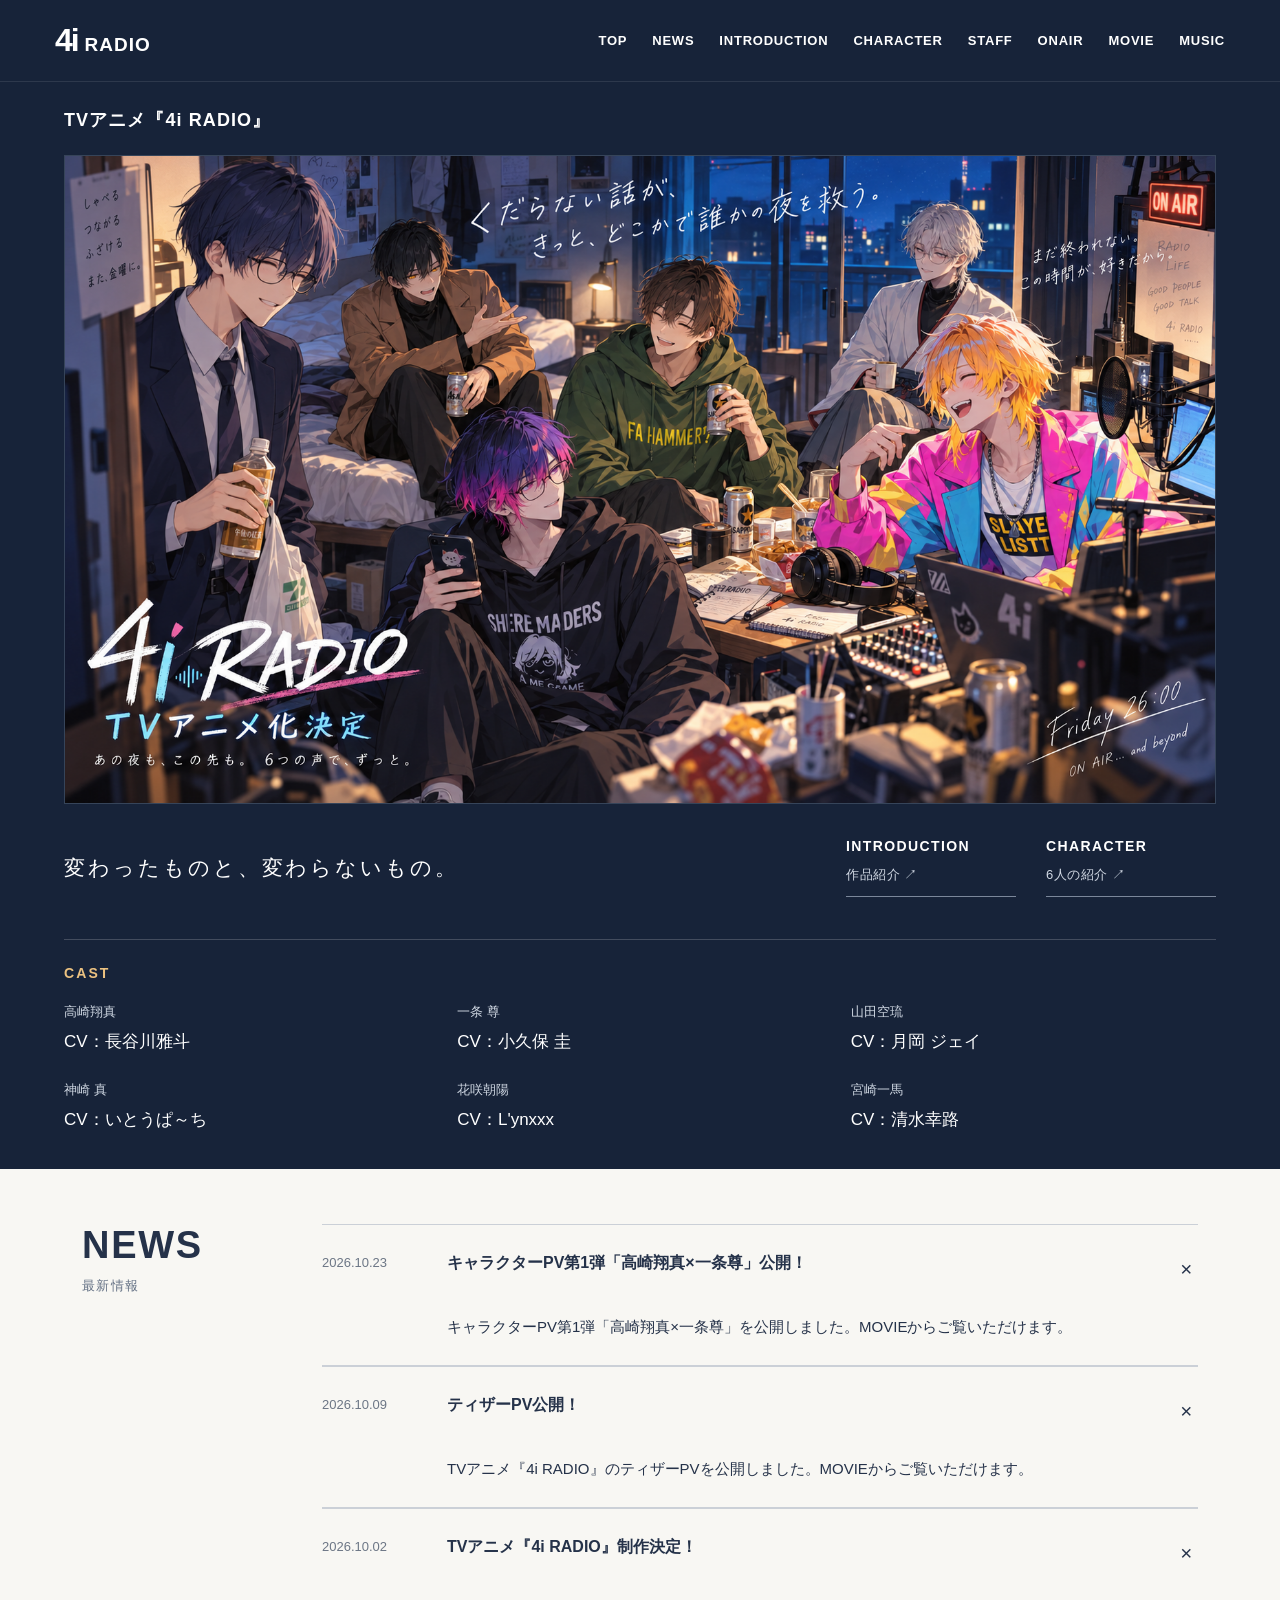
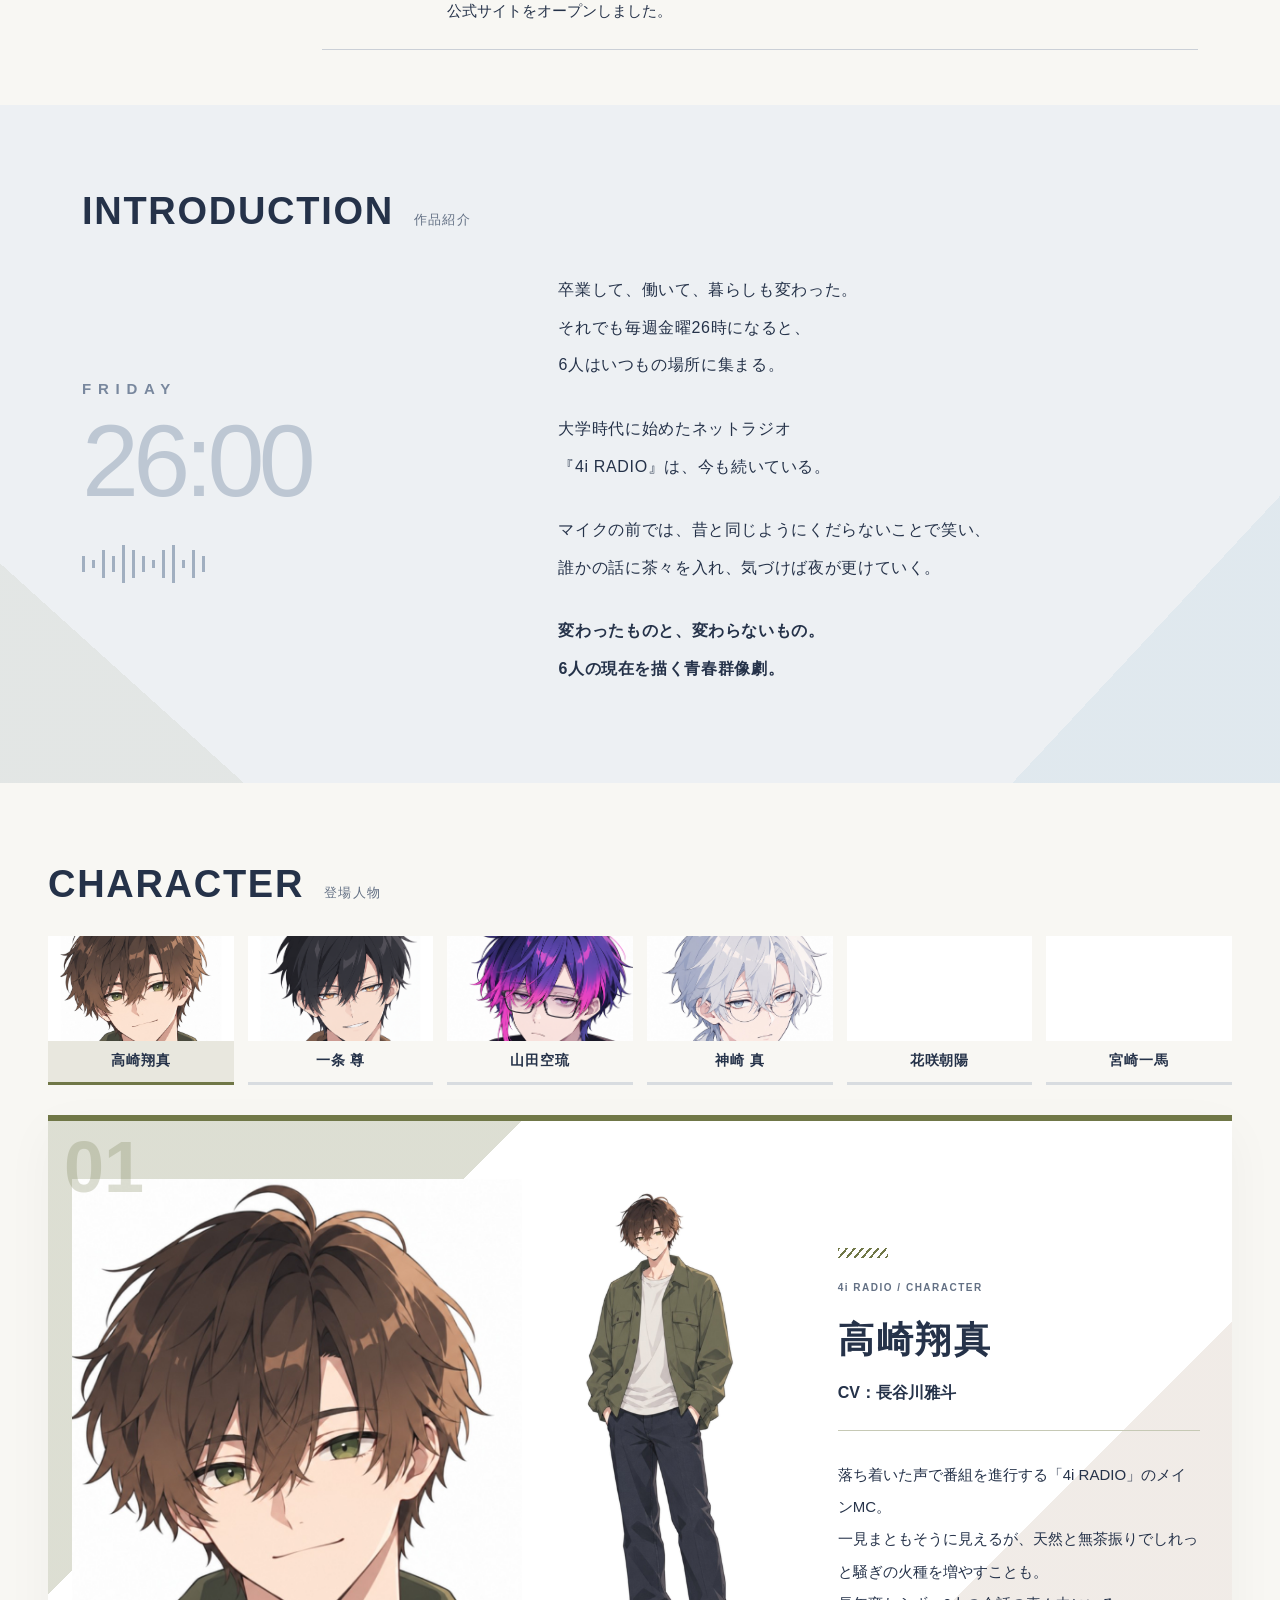
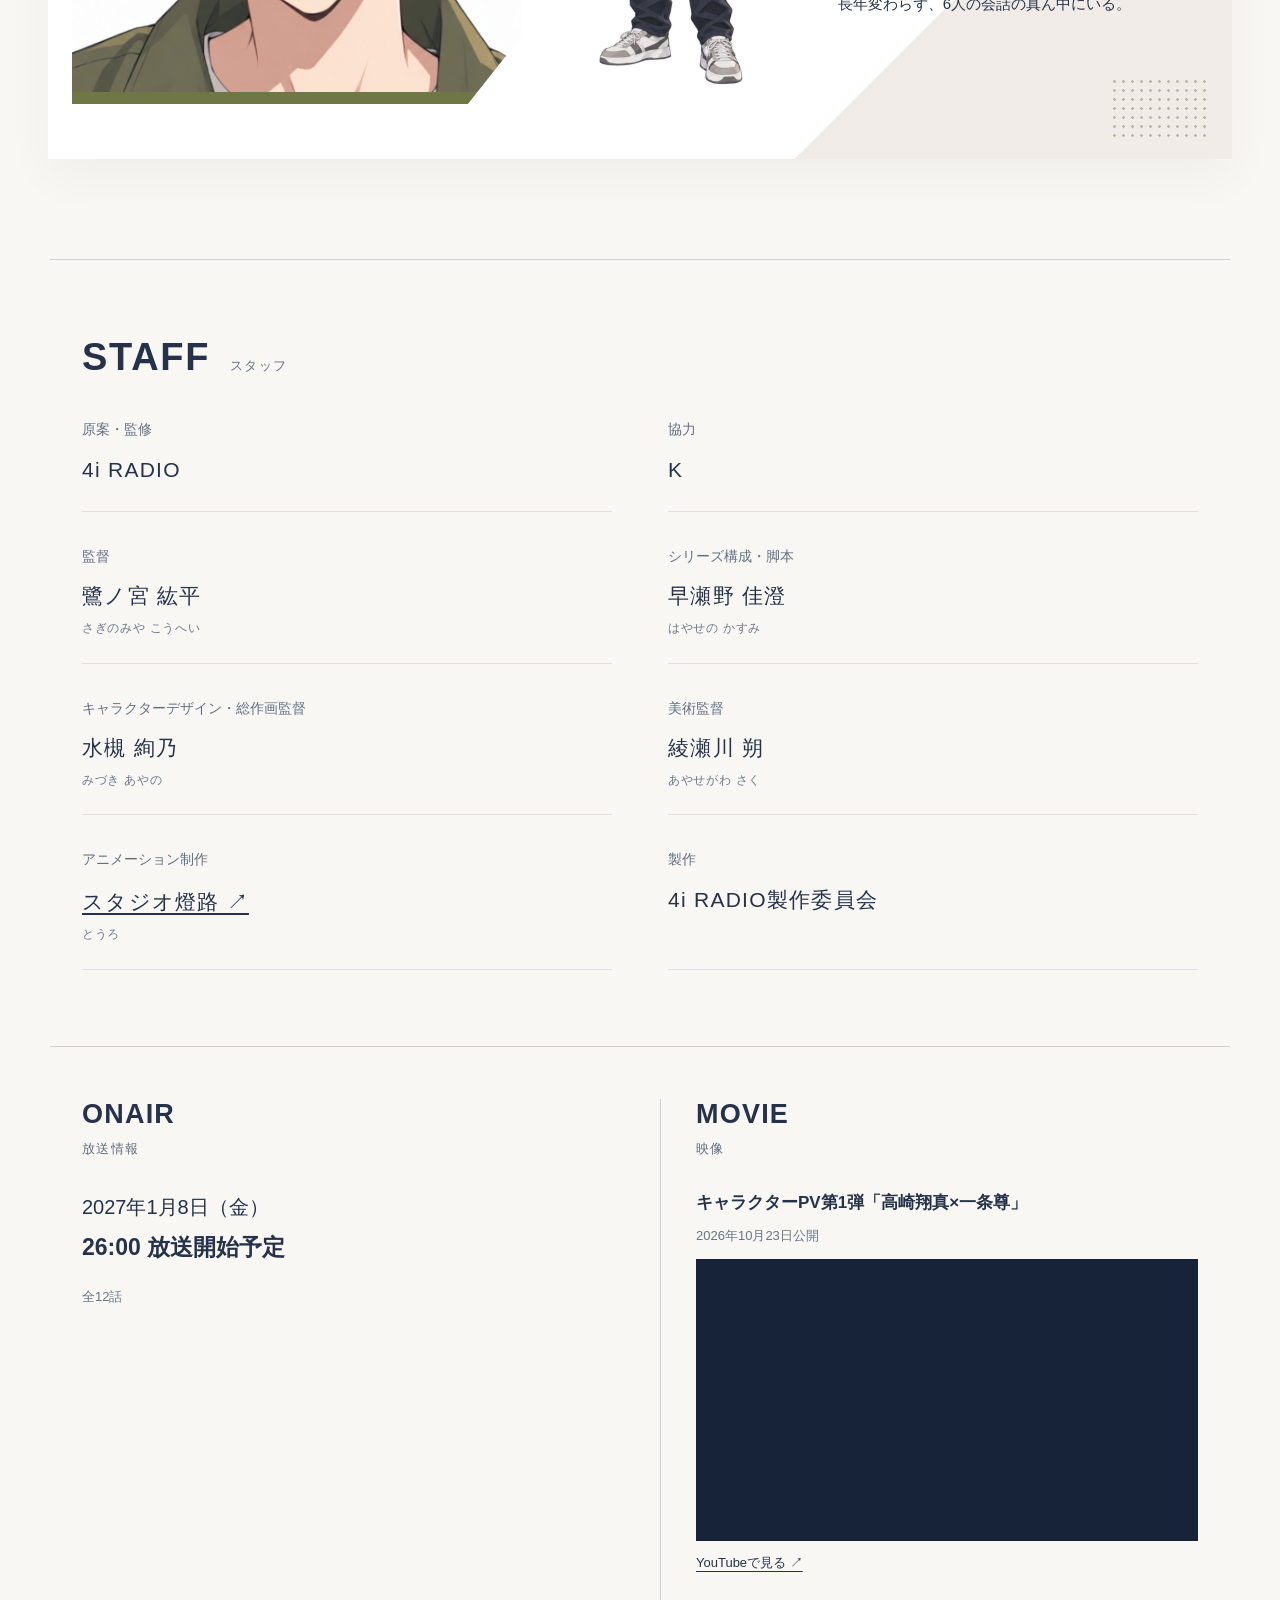
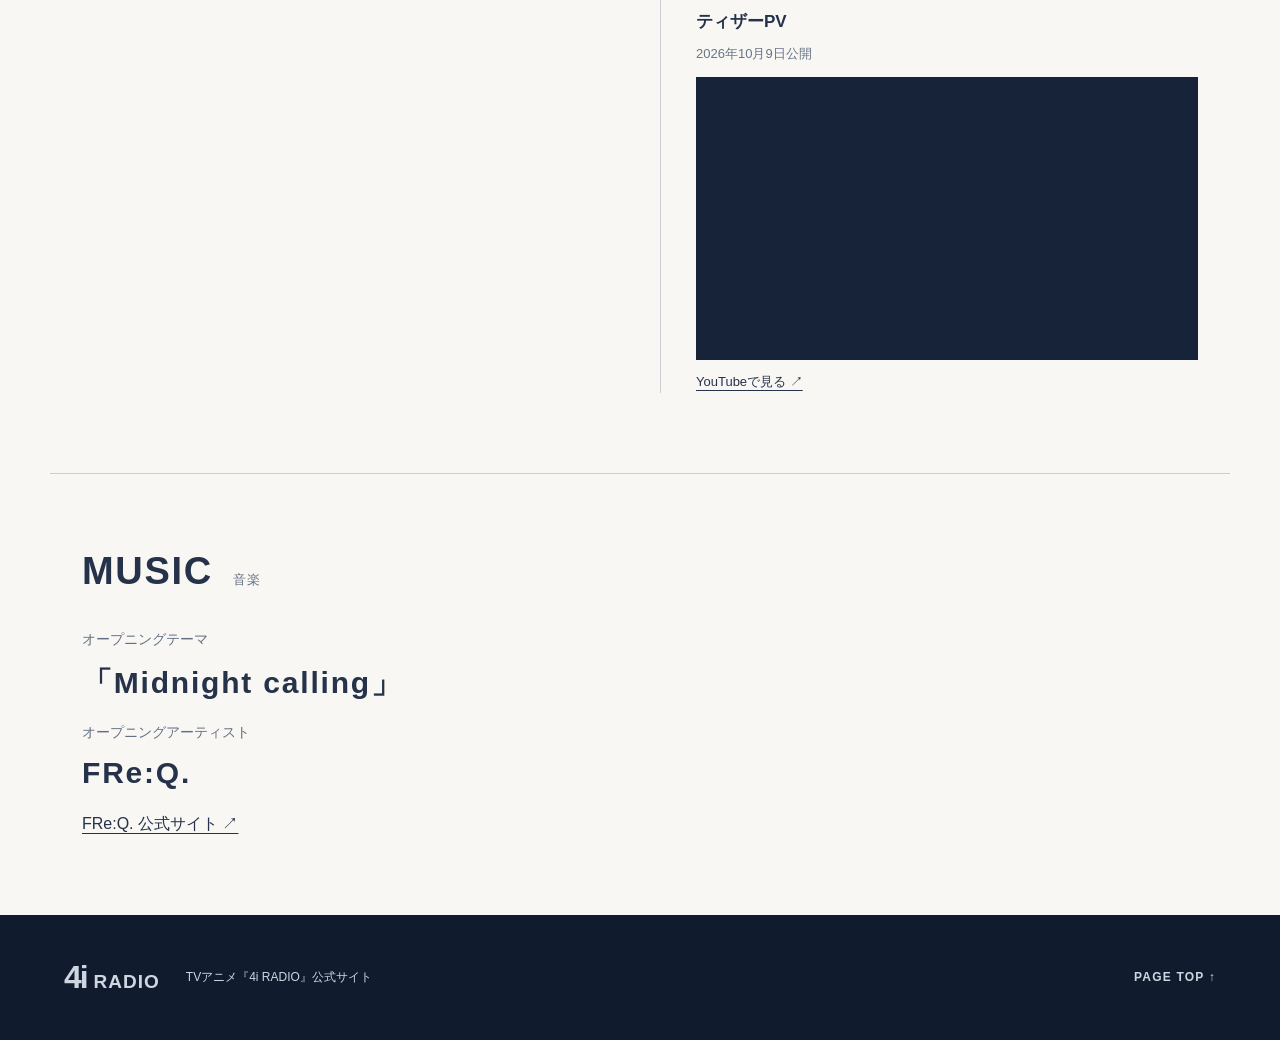
==== index.html @ e077251a "Add opening theme title Midnight calling to MUSIC" ====
<!doctype html>
<html lang="ja">
<head>
<meta charset="utf-8"><meta name="viewport" content="width=device-width,initial-scale=1">
<title>TVアニメ『4i RADIO』公式サイト</title>
<meta name="description" content="大学時代に始めたネットラジオ『4i RADIO』は、今も続いている。6人の現在を描く青春群像劇。TVアニメ化決定。">
<link rel="icon" type="image/svg+xml" href="data:image/svg+xml,%3Csvg xmlns='http://www.w3.org/2000/svg' viewBox='0 0 32 32'%3E%3Crect width='32' height='32' rx='6' fill='%23172339'/%3E%3Ctext x='4' y='24' font-family='Arial' font-size='24' font-weight='bold' fill='%23ecc281'%3E4i%3C/text%3E%3C/svg%3E">
<link rel="stylesheet" href="style.css?v=20261024"><script src="content.js?v=20261024" defer></script><script src="site.js" defer></script>
<link rel="stylesheet" href="characters.css"><script src="characters.js" defer></script>
</head>
<body>
<a class="skip" href="#introduction">本文へ</a>
<header class="header"><a class="brand" href="#top" aria-label="4i RADIO トップ">4i <span>RADIO</span></a><button class="menu-toggle" aria-expanded="false" aria-controls="navigation">MENU <span aria-hidden="true">＋</span></button><nav id="navigation" aria-label="メインナビゲーション"><a href="#top">TOP</a><a href="#news">NEWS</a><a href="#introduction">INTRODUCTION</a><a href="#character">CHARACTER</a><a href="#staff">STAFF</a><a href="#onair">ONAIR</a><a href="#movie">MOVIE</a><a href="#music">MUSIC</a></nav></header>
<main>
<section id="top" class="hero">
<div class="hero-heading hero-heading-compact"><h1>TVアニメ『4i RADIO』</h1></div>
<div class="kv" id="key-visual"><div class="kv-placeholder"><span class="placeholder-label">KEY VISUAL</span><p>ビジュアル準備中</p><div class="six-colors" aria-hidden="true"><i></i><i></i><i></i><i></i><i></i><i></i></div></div></div>
<div class="hero-bottom"><p>変わったものと、<br class="mobile-break">変わらないもの。</p><div class="hero-links"><a href="#introduction">INTRODUCTION <span>作品紹介 ↗</span></a><a href="#character">CHARACTER <span>6人の紹介 ↗</span></a></div></div>
<div class="hero-cast" aria-labelledby="hero-cast-title"><h2 id="hero-cast-title">CAST</h2><dl id="cast-list"></dl></div>
</section>
<section id="news" class="news section"><div class="section-label"><h2>NEWS</h2><span>最新情報</span></div><div id="news-list"></div></section>
<section id="introduction" class="introduction section"><div class="section-label"><h2>INTRODUCTION</h2><span>作品紹介</span></div><div class="intro-layout"><div class="time-art" aria-hidden="true"><span>FRIDAY</span><strong>26:00</strong><div class="signal"><i></i><i></i><i></i><i></i><i></i><i></i><i></i><i></i><i></i><i></i><i></i><i></i><i></i></div></div><div class="intro-copy"><p>卒業して、働いて、暮らしも変わった。<br>それでも毎週金曜26時になると、<br>6人はいつもの場所に集まる。</p><p>大学時代に始めたネットラジオ<br>『4i RADIO』は、今も続いている。</p><p>マイクの前では、昔と同じようにくだらないことで笑い、<br>誰かの話に茶々を入れ、気づけば夜が更けていく。</p><p class="intro-ending">変わったものと、変わらないもの。<br>6人の現在を描く青春群像劇。</p></div></div></section>
<section id="character" class="characters section"><div class="section-label"><h2>CHARACTER</h2><span>登場人物</span></div><div id="character-showcase"></div></section>
<section id="staff" class="section staff-section"><div class="section-label"><h2>STAFF</h2><span>スタッフ</span></div><dl class="staff-credits"><div class="staff-entry"><dt>原案・監修</dt><dd>4i RADIO</dd></div><div class="staff-entry"><dt>協力</dt><dd>K</dd></div><div class="staff-entry"><dt>監督</dt><dd>鷺ノ宮 紘平</dd><dd class="staff-reading">さぎのみや こうへい</dd></div><div class="staff-entry"><dt>シリーズ構成・脚本</dt><dd>早瀬野 佳澄</dd><dd class="staff-reading">はやせの かすみ</dd></div><div class="staff-entry"><dt>キャラクターデザイン・総作画監督</dt><dd>水槻 絢乃</dd><dd class="staff-reading">みづき あやの</dd></div><div class="staff-entry"><dt>美術監督</dt><dd>綾瀬川 朔</dd><dd class="staff-reading">あやせがわ さく</dd></div><div class="staff-entry"><dt>アニメーション制作</dt><dd><a class="official-link" href="https://studio-touro.github.io/" target="_blank" rel="noopener noreferrer">スタジオ燈路 ↗</a></dd><dd class="staff-reading">とうろ</dd></div><div class="staff-entry"><dt>製作</dt><dd>4i RADIO製作委員会</dd></div></dl></section><div class="coming-grid section"><section id="onair"><div class="section-label"><h2>ONAIR</h2><span>放送情報</span></div><p class="onair-date"><time datetime="2027-01-08">2027年1月8日（金）</time><br><strong>26:00 放送開始予定</strong></p><p class="coming-note">全12話</p></section><section id="movie"><div class="section-label"><h2>MOVIE</h2><span>映像</span></div><div class="movie-list">
<article class="movie-card"><h3>キャラクターPV第1弾「高崎翔真×一条尊」</h3><p class="coming-note"><time datetime="2026-10-23">2026年10月23日公開</time></p><iframe class="movie-player" src="https://www.youtube.com/embed/x97MBxKRWTA" title="TVアニメ『4i RADIO』キャラクターPV第1弾「高崎翔真×一条尊」" loading="lazy" referrerpolicy="strict-origin-when-cross-origin" allow="accelerometer; autoplay; clipboard-write; encrypted-media; gyroscope; picture-in-picture; web-share" allowfullscreen></iframe><a class="official-link" href="https://www.youtube.com/watch?v=x97MBxKRWTA" target="_blank" rel="noopener noreferrer">YouTubeで見る ↗</a></article>
<article class="movie-card"><h3>ティザーPV</h3><p class="coming-note"><time datetime="2026-10-09">2026年10月9日公開</time></p><iframe class="movie-player" src="https://www.youtube.com/embed/NEb-9V9kgBg" title="TVアニメ『4i RADIO』ティザーPV" loading="lazy" referrerpolicy="strict-origin-when-cross-origin" allow="accelerometer; autoplay; clipboard-write; encrypted-media; gyroscope; picture-in-picture; web-share" allowfullscreen></iframe><a class="official-link" href="https://www.youtube.com/watch?v=NEb-9V9kgBg" target="_blank" rel="noopener noreferrer">YouTubeで見る ↗</a></article>
</div></section></div>
<section id="music" class="section music-section"><div class="section-label"><h2>MUSIC</h2><span>音楽</span></div><p class="music-label">オープニングテーマ</p><h3>「Midnight calling」</h3><p class="music-label">オープニングアーティスト</p><h3>FRe:Q.</h3><a class="official-link" href="https://freq-official.github.io/" target="_blank" rel="noopener noreferrer">FRe:Q. 公式サイト ↗</a></section>
</main><footer><a class="brand" href="#top">4i <span>RADIO</span></a><p>TVアニメ『4i RADIO』公式サイト</p><a class="back-top" href="#top">PAGE TOP ↑</a></footer>
</body></html>
---- style.css ----
:root{--night:#172339;--deep:#101b2d;--paper:#f8f7f3;--warm:#ecc281;--ink:#253249;--muted:#a6b2c4}*{box-sizing:border-box}html{scroll-behavior:smooth;scroll-padding-top:100px}body{margin:0;background:var(--paper);color:var(--ink);font-family:'Noto Sans JP','Hiragino Kaku Gothic ProN','Yu Gothic',Meiryo,sans-serif;font-size:16px;-webkit-font-smoothing:antialiased}a{color:inherit;text-decoration:none}button{font:inherit}a:focus-visible,button:focus-visible,summary:focus-visible{outline:3px solid #cc8a34;outline-offset:6px}.skip{position:fixed;top:-80px;left:16px;background:white;padding:12px;z-index:20}.skip:focus{top:10px}.header{height:82px;display:flex;align-items:center;justify-content:space-between;padding:0 4.3%;background:var(--night);color:#fff;position:sticky;top:0;z-index:10;border-bottom:1px solid #ffffff18}.brand{font-family:Arial,sans-serif;font-weight:900;font-size:32px;letter-spacing:-2px;white-space:nowrap}.brand span{font-size:19px;letter-spacing:1px}.header nav{display:flex;gap:25px;align-items:center}.header nav a{font-family:Arial,sans-serif;font-weight:700;font-size:13px;letter-spacing:.06em;padding:12px 0}.header nav a:hover{color:var(--warm)}.menu-toggle{display:none}.hero{background:var(--night);color:white;padding:58px 5% 0}.hero-heading{text-align:center;margin:0 auto 40px}.eyebrow{font:600 13px Arial,sans-serif;letter-spacing:.35em;color:var(--warm);margin:0 0 6px}h1{font-family:Arial,sans-serif;font-weight:900;font-size:clamp(68px,10vw,140px);letter-spacing:-.065em;line-height:1;margin:0}.four-i{color:var(--warm)}.radio{letter-spacing:-.055em}.announcement{font-size:22px;font-weight:700;letter-spacing:.3em;margin:22px 0 0}.kv{max-width:1320px;margin:auto;background:#233249;border:1px solid #ffffff16}.kv img{display:block;width:100%;height:auto;object-fit:contain}.kv-placeholder{aspect-ratio:2.25;min-height:210px;display:flex;flex-direction:column;align-items:center;justify-content:center;background:linear-gradient(125deg,#293a54,#233148 60%,#443c3d)}.placeholder-label{font:500 13px Arial,sans-serif;letter-spacing:.3em;color:#bec8d6}.kv-placeholder p{font-size:15px;letter-spacing:.2em;color:#d2d9e4;margin-top:16px}.six-colors{display:flex;gap:7px;margin-top:20px}.six-colors i{height:3px;width:26px;background:#a68b61}.six-colors i:nth-child(2){background:#c28b46}.six-colors i:nth-child(3){background:#9a79b9}.six-colors i:nth-child(4){background:#9aadb7}.six-colors i:nth-child(5){background:#d4af4d}.six-colors i:nth-child(6){background:#618cb8}.hero-bottom{max-width:1320px;margin:auto;display:flex;align-items:center;justify-content:space-between;padding:34px 0 42px;gap:30px}.hero-bottom>p{font-size:21px;letter-spacing:.14em;line-height:1.9;margin:0}.mobile-break{display:none}.hero-links{display:flex;gap:30px}.hero-links a{font:600 14px Arial,sans-serif;letter-spacing:.1em;display:flex;flex-direction:column;gap:12px;border-bottom:1px solid #7b879a;padding:0 0 12px;min-width:170px}.hero-links span{font:13px 'Yu Gothic',sans-serif;letter-spacing:.04em;color:#d2d9e4}.hero-links a:hover{color:var(--warm)}.section{max-width:1180px;margin:0 auto;padding:76px 32px}.section-label{display:flex;align-items:baseline;gap:20px;margin-bottom:38px}.section-label h2{font-family:Arial,sans-serif;font-size:clamp(24px,3.3vw,38px);letter-spacing:.045em;margin:0;font-weight:800}.section-label>span{font-size:13px;letter-spacing:.1em;color:#637084}.news{display:grid;grid-template-columns:240px 1fr;align-items:start;padding-top:55px;padding-bottom:55px}.news .section-label{display:block;margin:0}.news .section-label span{display:block;margin-top:10px}.news details{border-top:1px solid #cbd0d7;border-bottom:1px solid #cbd0d7}.news summary{cursor:pointer;list-style:none;display:grid;grid-template-columns:105px 1fr 22px;gap:20px;padding:24px 0;line-height:1.8}.news summary::-webkit-details-marker{display:none}.news time{font:13px/2.2 Arial,sans-serif;color:#6c7685}.news summary strong{font-size:16px}.news .plus{font-size:22px;font-weight:400}.news details[open] .plus{transform:rotate(45deg)}.news details p{font-size:15px;margin:0;padding:0 20px 24px 125px;line-height:1.9}.introduction{max-width:none;background:#edf0f3;padding:85px max(32px,calc((100vw - 1116px)/2)) 95px}.intro-layout{display:grid;grid-template-columns:.8fr 1.2fr;gap:50px;align-items:center}.time-art{color:#bdc7d3;padding:35px 0}.time-art>span{display:block;font:600 15px Arial,sans-serif;letter-spacing:.45em;color:#79889e}.time-art strong{font:300 clamp(70px,8vw,112px)/1.25 Arial,sans-serif;letter-spacing:-.055em;white-space:nowrap}.signal{height:30px;display:flex;align-items:center;gap:7px;margin-top:24px}.signal i{width:3px;height:8px;background:#a1afc0}.signal i:nth-child(3n){height:28px}.signal i:nth-child(3n + 1){height:16px}.signal i:nth-child(5n){height:38px}.intro-copy p{font-size:16px;line-height:2.35;letter-spacing:.04em;margin:0 0 26px}.intro-copy p:last-child{margin-bottom:0}.intro-ending{font-weight:700}.characters{padding-top:90px;padding-bottom:85px}.character-grid{display:grid;grid-template-columns:repeat(3,minmax(0,1fr));gap:55px 32px}.character-image{aspect-ratio:4/4.2;background:linear-gradient(150deg,color-mix(in srgb,var(--accent) 16%,white),#edf0f3);border-bottom:3px solid var(--accent);display:flex;align-items:center;justify-content:center}.character-image img{height:100%;width:100%;object-fit:contain;display:block}.character-image>span{font:12px Arial,sans-serif;letter-spacing:.16em;color:#647084}.character-card h3{font-size:25px;letter-spacing:.12em;margin:24px 0 16px;font-weight:600}.character-card p{font-size:15px;line-height:2;margin:0;white-space:pre-line;overflow-wrap:anywhere}.coming-grid{display:grid;grid-template-columns:repeat(3,minmax(0,1fr));border-top:1px solid #cbd0d7;padding-top:52px;padding-bottom:80px;gap:40px}.coming-grid .section-label{display:block;margin-bottom:30px}.coming-grid h2{font-size:27px}.coming-grid .section-label span{display:block;margin-top:10px}.coming-grid>section+section{border-left:1px solid #cbd0d7;padding-left:35px}.coming{font:500 16px Arial,sans-serif;letter-spacing:.14em;color:#6d7b8e}.coming-note{font-size:13px;color:#687588;margin-top:18px}footer{background:var(--deep);color:#ced6e1;display:flex;align-items:center;gap:26px;padding:42px 5%;}footer p{font-size:12px}.back-top{font:600 12px Arial,sans-serif;margin-left:auto;letter-spacing:.1em}@media(min-width:1600px){.hero{padding-top:65px}}@media(max-width:1000px){.header nav{gap:14px}.header nav a{font-size:12px}.hero-links{gap:20px}.hero-links a{min-width:140px}.hero-bottom>p{font-size:18px}.news{grid-template-columns:200px 1fr}.intro-layout{gap:25px}}@media(max-width:760px){html{scroll-padding-top:84px}.header{height:68px;padding:0 22px}.menu-toggle{display:flex;align-items:center;gap:18px;background:none;border:1px solid #ffffff40;color:white;padding:9px 12px;font:12px Arial,sans-serif;letter-spacing:.1em}.menu-toggle span{font-size:20px}.header nav{display:none;position:absolute;top:68px;left:0;right:0;background:var(--night);padding:20px 24px 30px;grid-template-columns:1fr 1fr;gap:0 25px;border-bottom:1px solid #ffffff35}.header nav.open{display:grid}.header nav a{font-size:14px;padding:17px 0;border-bottom:1px solid #ffffff20}.hero{padding:38px 20px 0}.hero-heading{margin-bottom:30px}.eyebrow{font-size:12px;letter-spacing:.23em}h1{font-size:clamp(60px,15vw,110px)}.announcement{font-size:18px;letter-spacing:.23em;margin-top:18px}.kv-placeholder{aspect-ratio:1.6;min-height:190px}.hero-bottom{display:block;padding:28px 0 30px}.hero-bottom>p{font-size:18px;line-height:1.9;letter-spacing:.09em}.hero-links{margin-top:26px;gap:22px}.hero-links a{flex:1;min-width:0;font-size:12px;letter-spacing:.04em}.hero-links span{font-size:12px}.section{padding:48px 24px}.section-label{gap:14px;margin-bottom:28px}.section-label h2{font-size:26px}.section-label>span{font-size:12px}.news{display:block}.news .section-label{display:flex;align-items:baseline;margin-bottom:22px}.news .section-label span{margin:0}.news summary{grid-template-columns:1fr 20px;gap:8px;padding:20px 0}.news time{grid-column:1/-1}.news summary strong{font-size:15px}.news details p{padding:0 0 20px}.intro-layout{display:block}.time-art{padding:0 0 30px}.time-art>span{font-size:12px;letter-spacing:.3em}.time-art strong{font-size:70px}.signal{display:none}.intro-copy p{font-size:16px;line-height:2.25;letter-spacing:0}.intro-copy br{display:none}.intro-ending br{display:block}.character-grid{grid-template-columns:repeat(2,minmax(0,1fr));gap:38px 20px}.character-image{aspect-ratio:3/4}.character-card h3{font-size:21px;letter-spacing:.02em;margin:18px 0 12px}.character-card p{font-size:15px;line-height:1.95;white-space:normal}.character-image>span{font-size:12px;letter-spacing:.02em}.coming-grid{grid-template-columns:1fr;gap:30px}.coming-grid>section{padding-bottom:20px}.coming-grid>section+section{border-left:0;border-top:1px solid #cbd0d7;padding:28px 0 0}.coming-grid .section-label{display:flex;margin-bottom:24px}.coming-grid .section-label span{margin:0}.coming{font-size:15px}footer{padding:34px 24px;gap:16px;flex-wrap:wrap}footer p{flex-basis:100%;order:3;margin:0}.back-top{margin-left:auto}}@media(max-width:390px){.character-grid{grid-template-columns:1fr}.character-image{aspect-ratio:4/3}.character-card p{font-size:16px}.section-label{flex-wrap:wrap;gap:8px 14px}}@media(prefers-reduced-motion:reduce){html{scroll-behavior:auto}}

.character-selector{display:none}
.character-card[hidden]{display:none}
@media(max-width:760px){
 .character-selector:not([hidden]){display:grid;grid-template-columns:repeat(3,minmax(0,1fr));gap:10px 8px;margin:0 0 30px}
 .character-selector button{min-height:52px;min-width:0;padding:12px 4px;border:0;border-bottom:2px solid #d7dce2;background:transparent;color:#536075;font-size:14px;font-weight:600;line-height:1.5;cursor:pointer;white-space:nowrap}
 .character-selector button[aria-selected=true]{color:var(--ink);border-color:var(--accent);background:color-mix(in srgb,var(--accent) 15%,transparent)}
 .character-selector button:hover{background:color-mix(in srgb,var(--accent) 10%,transparent)}
 .character-selector button:focus-visible{outline:2px solid var(--ink);outline-offset:2px}
 .character-grid{display:block}
 .character-card{background:linear-gradient(180deg,color-mix(in srgb,var(--accent) 12%,var(--paper)),var(--paper) 78%);padding:0 12px 12px}
 .character-card .character-image{aspect-ratio:5/4;max-height:380px;background:none;border:0;margin:0 -12px}
 .character-card .character-image>span{font-size:12px;letter-spacing:.16em;color:#6c7789}
 .character-card h3{font-size:29px;font-weight:600;letter-spacing:.12em;margin:20px 0 22px;padding-left:16px;border-left:3px solid var(--accent);line-height:1.4}
 .character-card p{font-size:16px;line-height:2.15;white-space:normal;letter-spacing:.025em}
 .character-card:focus-visible{outline:2px solid var(--accent);outline-offset:6px}
}

.hero{padding-top:24px}
.hero-heading-compact{display:flex;justify-content:space-between;align-items:center;gap:18px;max-width:1320px;margin:0 auto 20px;text-align:left}
.hero-heading-compact h1{font-family:inherit;font-size:18px;letter-spacing:.06em;line-height:1.6}
.hero-heading-compact .announcement{font-size:15px;letter-spacing:.13em;margin:0;white-space:nowrap;color:var(--warm)}
.character-image{aspect-ratio:3/4.8;padding:18px 8px}
.character-image img{min-height:0;object-fit:contain}
.staff-credits{margin:0;display:grid;grid-template-columns:1fr;gap:10px}
.staff-credits dt{font-size:13px;color:#637084}
.staff-credits dd{font-size:19px;margin:0 0 12px;letter-spacing:.06em}
@media(max-width:760px){
 .hero{padding:20px 12px 0}
 .hero-heading-compact{display:block;margin:0 8px 17px}
 .hero-heading-compact h1{font-size:15px;letter-spacing:.03em}
 .hero-heading-compact .announcement{font-size:13px;margin-top:6px}
 .hero-bottom{padding-left:8px;padding-right:8px}
 .character-selector:not([hidden]){gap:14px 8px;margin-bottom:28px}
 .character-selector button{display:flex;flex-direction:column;align-items:center;padding:0 0 10px;gap:8px;white-space:normal;font-size:14px}
 .character-face{display:block;width:100%;aspect-ratio:1.25;overflow:hidden;background:color-mix(in srgb,var(--accent) 9%,transparent)}
 .character-face img{display:block;width:100%;height:auto;transform:scale(1.8);transform-origin:50% 0}
 .character-card .character-image{aspect-ratio:auto;height:440px;max-height:none;padding:16px 8px 0}
 .character-card .character-image img{width:100%;height:100%;object-fit:contain}
 .character-card h3{margin-top:18px}
 .staff-credits{grid-template-columns:100px 1fr;align-items:baseline;gap:16px}
 .staff-credits dd{margin:0}
}

/* Six restrained colors, with clear space behind the copy. */
.characters{position:relative;background:radial-gradient(circle at 98% 2%,#8964ae 1px,transparent 1.7px) right top/12px 12px no-repeat}
.introduction{background-image:linear-gradient(133deg,transparent 86%,#8bb8cf22 86%),linear-gradient(42deg,#70774715 12%,transparent 12%)}
.character-image{position:relative;overflow:hidden;padding:0;display:block;isolation:isolate;background:linear-gradient(145deg,color-mix(in srgb,var(--accent) 13%,var(--paper)) 0 60%,var(--paper) 60%);border-bottom:2px solid var(--accent)}
.character-image::before{content:'';position:absolute;inset:9% 6% auto auto;width:26%;height:31%;background:repeating-linear-gradient(135deg,transparent 0 9px,color-mix(in srgb,var(--secondary) 35%,transparent) 9px 10px);z-index:-1}
.character-image::after{content:'';position:absolute;left:6%;bottom:8%;width:27%;height:23%;background:radial-gradient(circle,color-mix(in srgb,var(--accent) 40%,transparent) 1.3px,transparent 1.6px) 0 0/12px 12px;z-index:-1}
.character-image img{position:absolute;left:50%;bottom:var(--art-bottom);height:var(--art-height);width:auto;max-width:none;object-fit:contain;transform:translateX(-50%)}
@media(max-width:760px){
 .character-face{position:relative}
 .character-face img{position:absolute;width:var(--face-width);max-width:none;height:auto;left:var(--face-left);top:var(--face-top);transform:none}
 .character-card{background:none;padding-bottom:12px}
 .character-card .character-image{padding:0;background:linear-gradient(145deg,color-mix(in srgb,var(--accent) 15%,var(--paper)) 0 60%,var(--paper) 60%);border-bottom:0}
 .character-card .character-image img{width:auto;height:var(--art-height);bottom:var(--art-bottom);max-width:none;object-fit:contain}
 .character-card p{background:var(--paper)}
 .characters{background-image:none}
}

.staff-section{border-top:1px solid #cbd0d7}
.staff-section .staff-credits{display:grid;grid-template-columns:repeat(2,minmax(0,1fr));gap:32px 56px}
.staff-entry{min-width:0;border-bottom:1px solid #dce0e5;padding-bottom:24px}
.staff-section .staff-entry dt{font-size:14px;line-height:1.8;margin-bottom:10px;overflow-wrap:anywhere}
.staff-section .staff-entry dd{font-size:21px;line-height:1.65;margin:0;overflow-wrap:anywhere}
.staff-section .staff-entry .staff-reading{font-size:12px;letter-spacing:.06em;color:#6b788b;margin-top:5px}
.coming-grid{grid-template-columns:repeat(2,minmax(0,1fr))}
@media(max-width:760px){.staff-section .staff-credits{grid-template-columns:1fr;gap:24px}.staff-section .staff-entry dd{font-size:21px}.coming-grid{grid-template-columns:1fr}}

.hero-cast{max-width:1320px;margin:0 auto;padding:25px 0 34px;border-top:1px solid #ffffff30}
.hero-cast h2{margin:0 0 20px;font:700 14px Arial,sans-serif;letter-spacing:.15em;color:var(--warm)}
.hero-cast dl{display:grid;grid-template-columns:repeat(3,minmax(0,1fr));gap:22px 28px;margin:0}
.cast-entry{min-width:0}
.cast-entry dt{font-size:13px;color:#ced6e1;line-height:1.7}
.cast-entry dd{margin:5px 0 0;font-size:17px;line-height:1.7;overflow-wrap:anywhere}
.character-card p.character-cv{font-size:16px;line-height:1.7;letter-spacing:.03em;margin:-6px 0 20px;font-weight:600;white-space:normal}
@media(max-width:760px){.hero-cast{margin:0 8px;padding:24px 0 30px}.hero-cast dl{grid-template-columns:repeat(2,minmax(0,1fr));gap:20px 12px}.cast-entry dd{font-size:15px}.character-card p.character-cv{margin:-10px 0 24px;padding-left:19px}}

/* Published information: scoped additions preserve the existing character layout. */
.official-link{text-decoration:underline;text-underline-offset:4px;line-height:1.8}.official-link:hover{color:#92612c}
.onair-date{font-size:20px;line-height:1.9;margin:0}.onair-date strong{font-size:23px}
.movie-list{display:grid;gap:32px}.movie-card{min-width:0}.movie-card h3{font-size:17px;line-height:1.8;margin:0}.movie-card .coming-note{margin:8px 0 14px}.movie-player{display:block;width:100%;aspect-ratio:16/9;border:0;background:var(--night);margin-bottom:10px}.movie-card>.official-link{font-size:13px}
.music-section{border-top:1px solid #cbd0d7}.music-label{font-size:14px;color:#637084}.music-section h3{font-size:30px;letter-spacing:.06em;margin:14px 0 20px}
---- characters.css ----
/* CHARACTER: dedicated layout; existing site content and palette are retained. */
#character{max-width:1440px;padding:80px 48px 100px;background-image:none}
#character .section-label{margin-bottom:30px}
.cast-tabs{display:grid;grid-template-columns:repeat(6,minmax(0,1fr));gap:14px;margin:0 0 30px}
.cast-tab{min-width:0;border:0;padding:0 0 12px;background:transparent;color:var(--ink);cursor:pointer;border-bottom:3px solid #d8dce0;transition:background .2s,border-color .2s}
.cast-thumb{display:block;height:105px;overflow:hidden;background:#fff;position:relative;margin-bottom:10px}
.cast-thumb img{width:100%;height:100%;object-fit:cover;object-position:50% 45%;display:block;transform-origin:50% 50%;transition:transform .25s}
.cast-tab-name{font-size:14px;font-weight:700;letter-spacing:.06em}
.cast-tab[aria-selected=true]{border-color:var(--accent);background:color-mix(in srgb,var(--accent) 12%,transparent)}
.cast-tab:hover .cast-thumb img{transform:scale(1.045)}
.cast-panel{position:relative;isolation:isolate;display:grid;grid-template-columns:40% 24% 36%;min-height:540px;background:#fff;border-top:6px solid var(--accent);box-shadow:0 16px 48px #1723390a;overflow:hidden}
.cast-panel[hidden]{display:none}
.cast-panel::before{content:'';position:absolute;inset:0;z-index:-1;background:linear-gradient(135deg,color-mix(in srgb,var(--accent) 24%,white) 0 26%,transparent 26% 76%,color-mix(in srgb,var(--secondary) 14%,white) 76%)}
.cast-panel::after{content:'';position:absolute;right:22px;bottom:20px;width:100px;height:62px;background:radial-gradient(var(--accent) 1.2px,transparent 1.5px) 0 0/9px 9px;opacity:.45;z-index:-1}
.cast-number{position:absolute;left:16px;top:10px;font:700 72px/1 Arial,sans-serif;color:var(--accent);opacity:.24;z-index:2;pointer-events:none}
.cast-portrait{align-self:center;margin:58px 0 55px 24px;position:relative;border-bottom:12px solid var(--accent);clip-path:polygon(0 0,100% 0,100% 87%,88% 100%,0 100%)}
.cast-portrait img{display:block;width:100%;height:auto}
.cast-body{align-self:stretch;display:flex;align-items:center;justify-content:center;background:white;margin:20px 0;position:relative;z-index:1}
.cast-body img{display:block;width:100%;height:500px;object-fit:contain}
.cast-info{align-self:center;padding:48px 32px 60px;min-width:0}
.cast-kicker{font:600 10px Arial,sans-serif;letter-spacing:.15em;margin:0 0 22px;color:#637084}
.cast-name{font-size:clamp(28px,2.8vw,40px);font-weight:600;letter-spacing:.08em;line-height:1.4;margin:0 0 14px}
.cast-voice{font-size:16px;font-weight:600;margin:0 0 28px;line-height:1.8;padding-bottom:22px;border-bottom:1px solid color-mix(in srgb,var(--accent) 40%,white)}
.cast-description{font-size:15px;line-height:2.15;margin:0;white-space:pre-line;overflow-wrap:anywhere}
.cast-info::before{content:'';display:block;width:50px;height:10px;margin-bottom:24px;background:repeating-linear-gradient(130deg,var(--accent) 0 2px,transparent 2px 6px)}
.cast-panel:not([hidden]) .cast-info{animation:cast-enter .25s ease-out}
@keyframes cast-enter{from{opacity:0;transform:translateY(6px)}to{opacity:1;transform:none}}
@media(max-width:1050px) and (min-width:761px){#character{padding-left:28px;padding-right:28px}.cast-panel{grid-template-columns:37% 25% 38%}.cast-info{padding:30px 22px}.cast-body img{height:460px}.cast-description{font-size:14px}.cast-name{font-size:28px}}
@media(max-width:760px){#character{padding:48px 20px 60px}.cast-tabs{grid-template-columns:repeat(3,minmax(0,1fr));gap:12px 10px;margin-bottom:24px}.cast-thumb{height:76px;margin-bottom:7px}.cast-tab{padding-bottom:8px}.cast-tab-name{font-size:13px}.cast-panel{grid-template-columns:59% 41%;min-height:0;border-top-width:4px}.cast-number{font-size:54px;top:12px;left:12px}.cast-portrait{margin:44px 0 26px 12px;border-bottom-width:8px}.cast-body{margin:14px 4px 12px 0}.cast-body img{height:330px;width:100%;object-fit:contain}.cast-info{grid-column:1/-1;padding:25px 24px 40px;background:#ffffffed;border-top:1px solid color-mix(in srgb,var(--accent) 25%,white)}.cast-kicker{font-size:10px;margin-bottom:12px}.cast-info::before{margin-bottom:18px}.cast-name{font-size:30px;margin-bottom:9px}.cast-voice{margin-bottom:20px;padding-bottom:16px;font-size:15px}.cast-description{font-size:15px;line-height:2.05;white-space:normal}.cast-panel::after{z-index:2;pointer-events:none;width:60px;height:24px;right:14px;bottom:8px;opacity:.25}}
@media(max-width:360px){#character{padding-left:14px;padding-right:14px}.cast-body img{height:290px}.cast-info{padding-left:19px;padding-right:19px}.cast-tab-name{font-size:12px}}
@media(prefers-reduced-motion:reduce){.cast-panel:not([hidden]) .cast-info{animation:none}.cast-tab,.cast-thumb img{transition:none}}
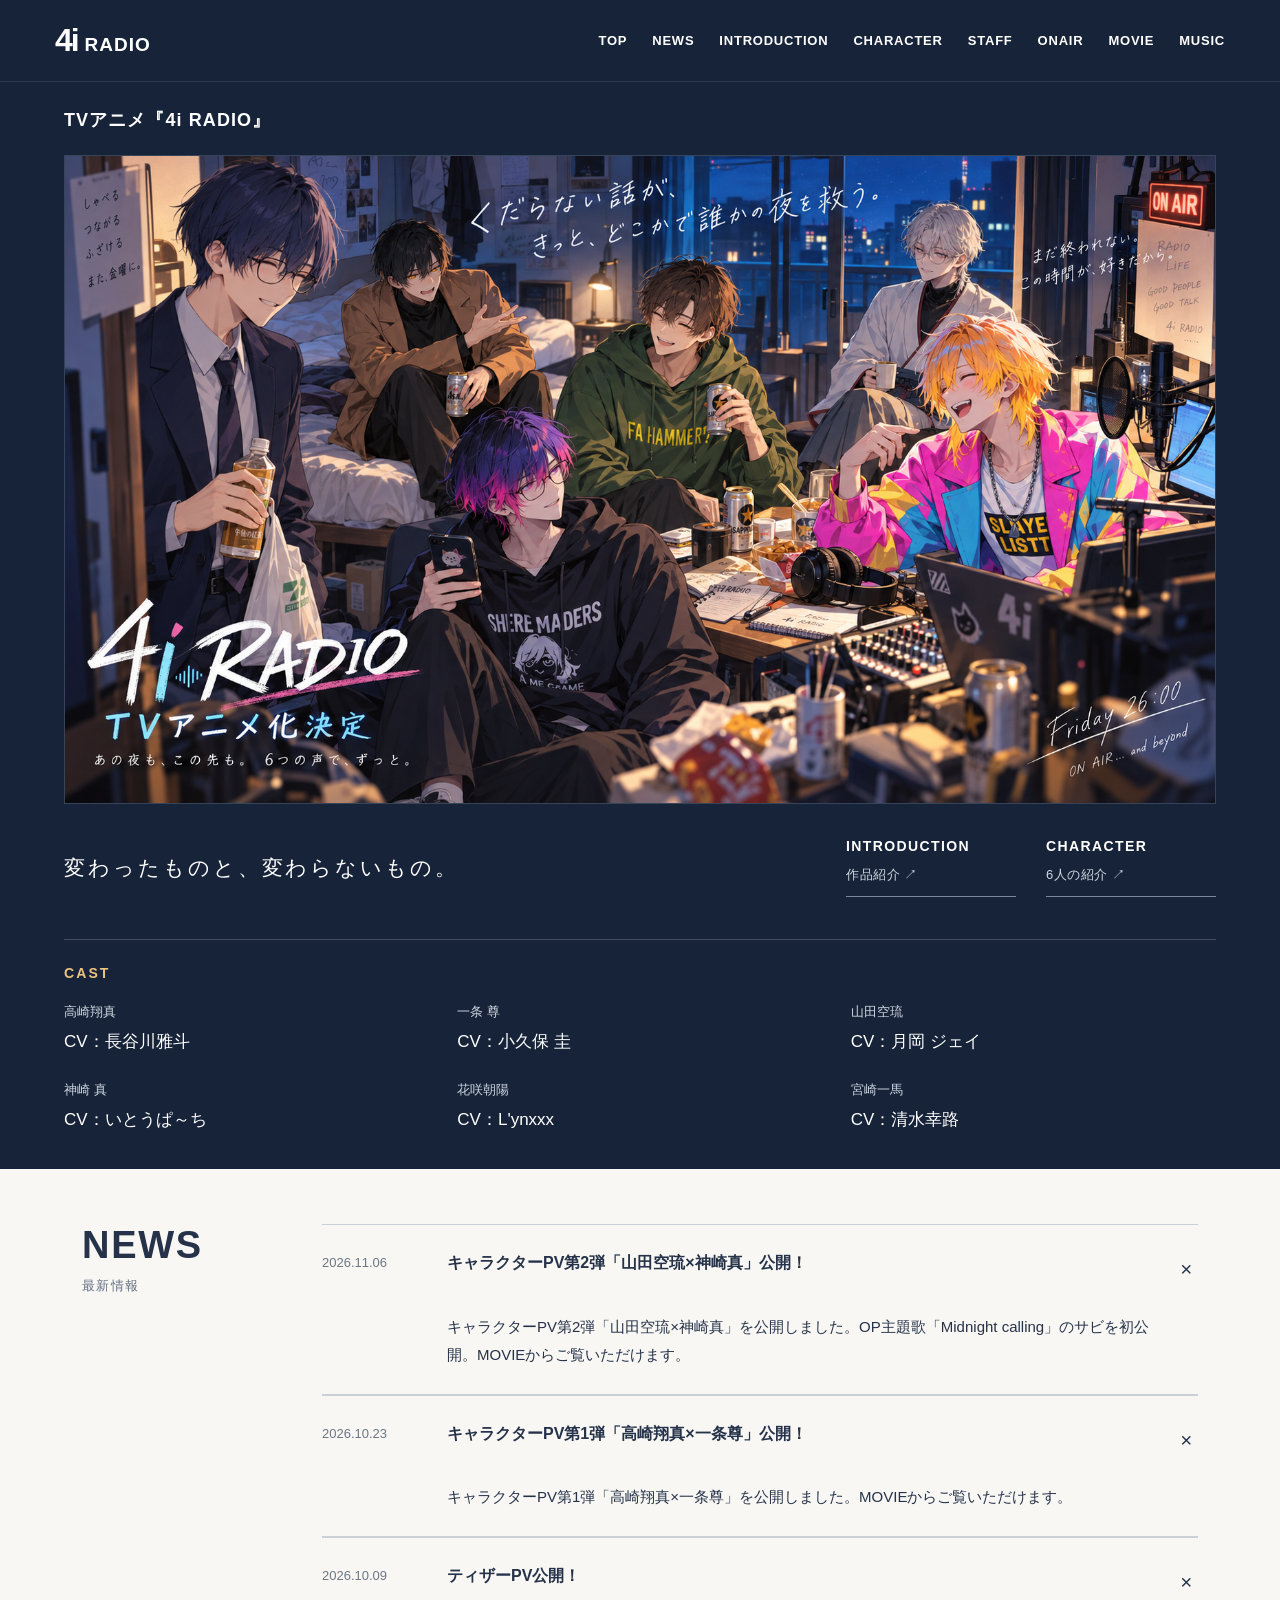
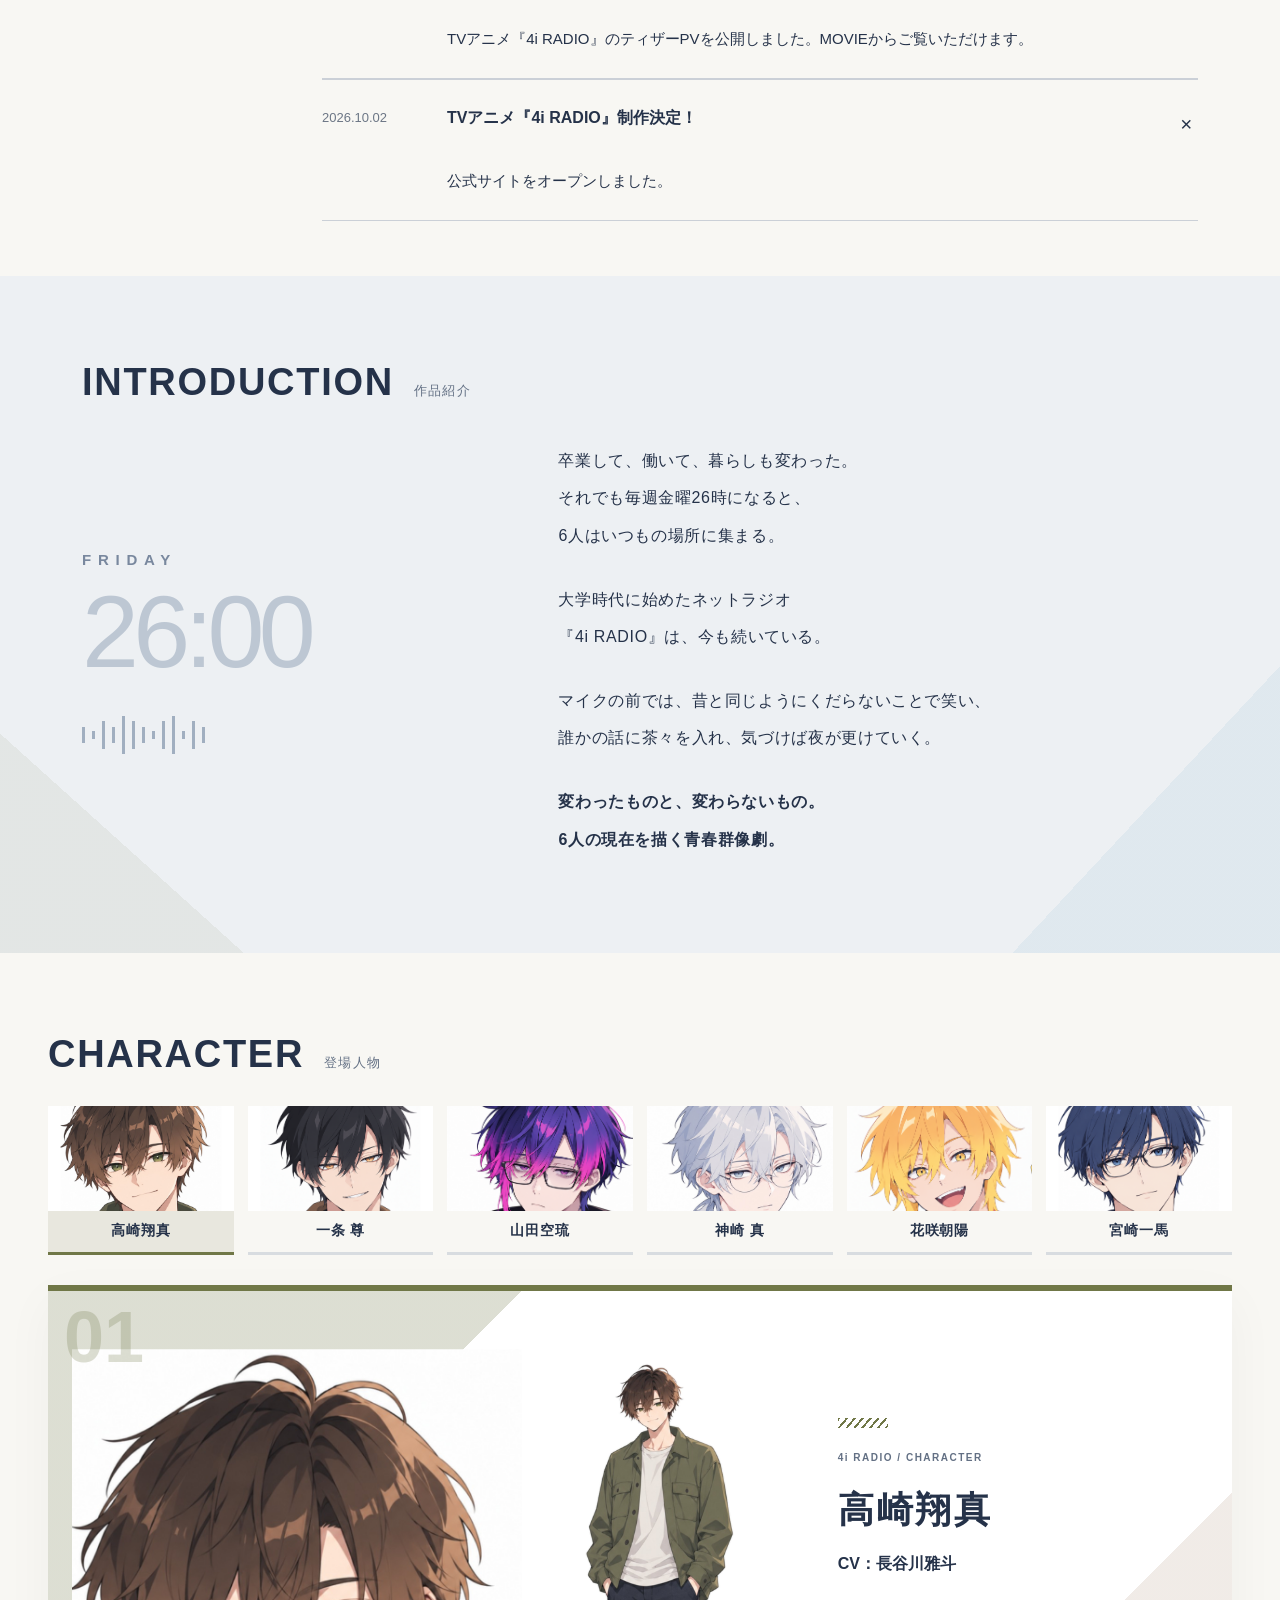
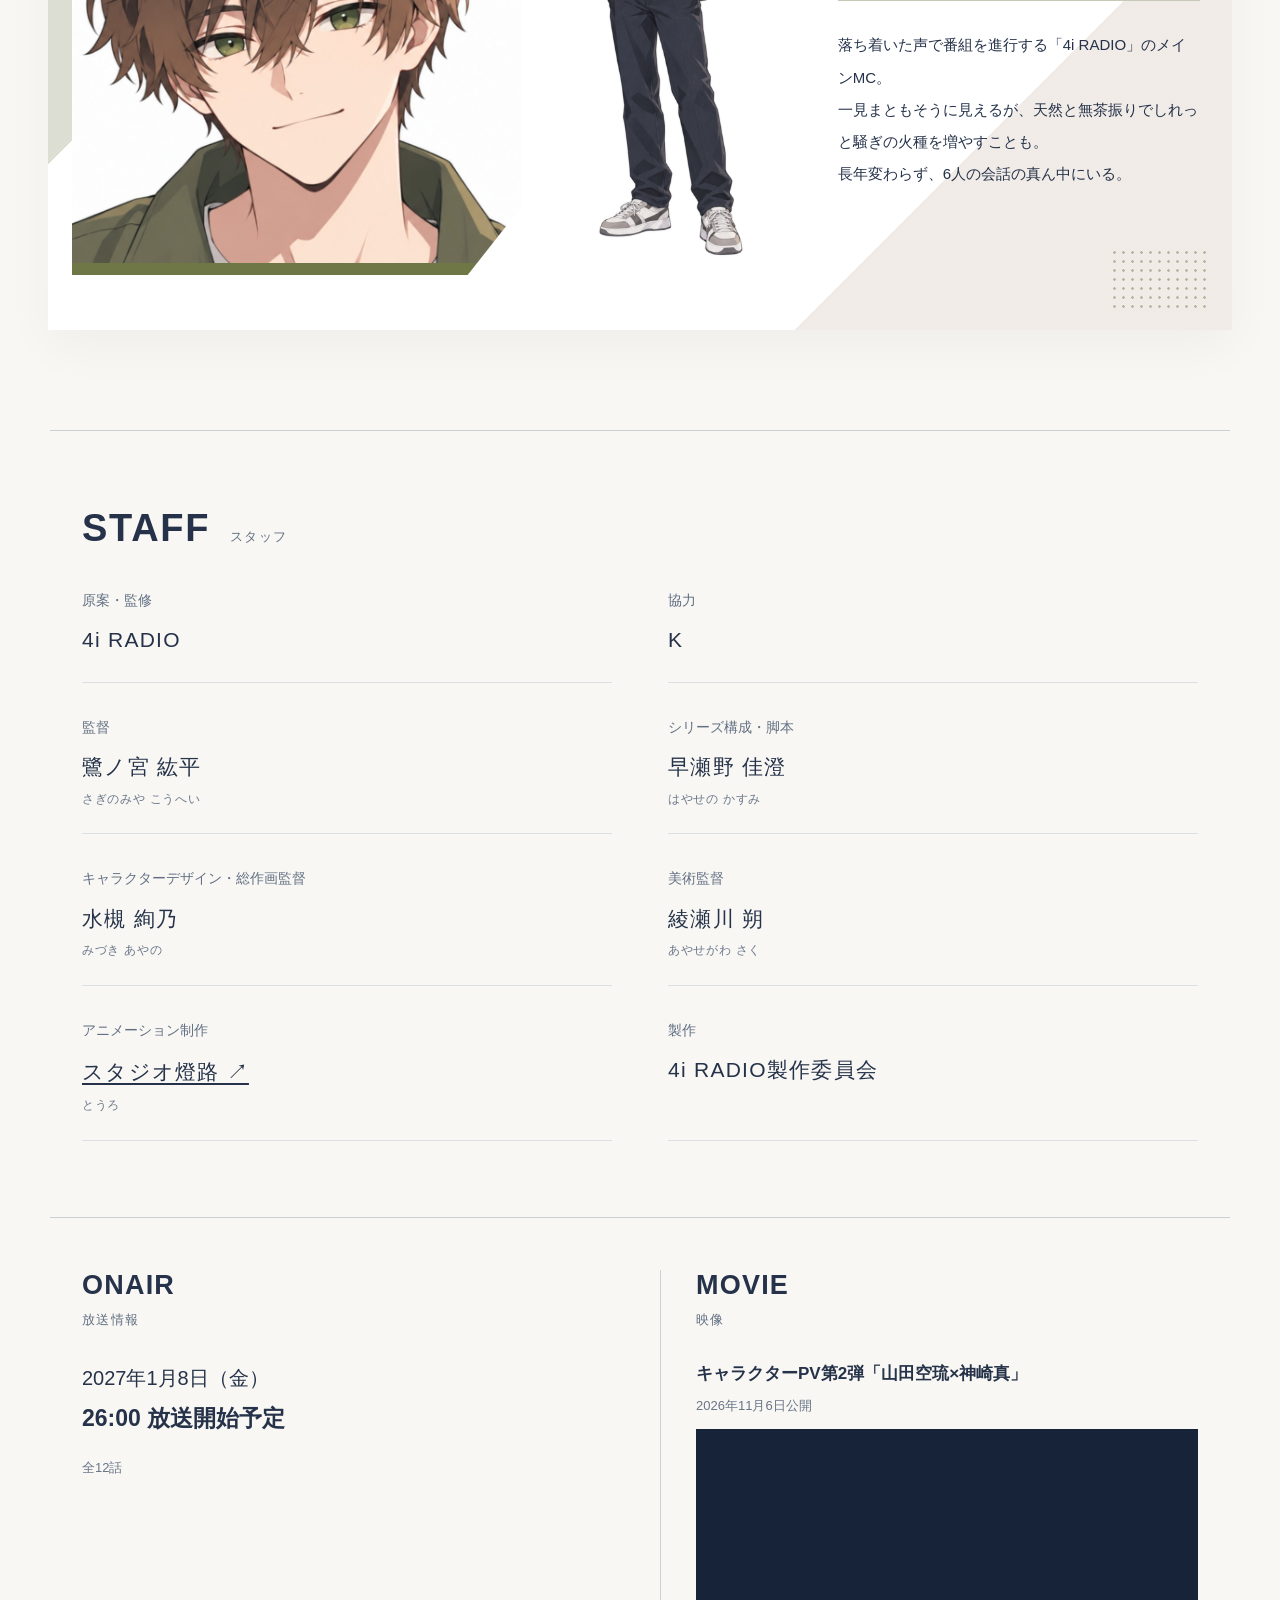
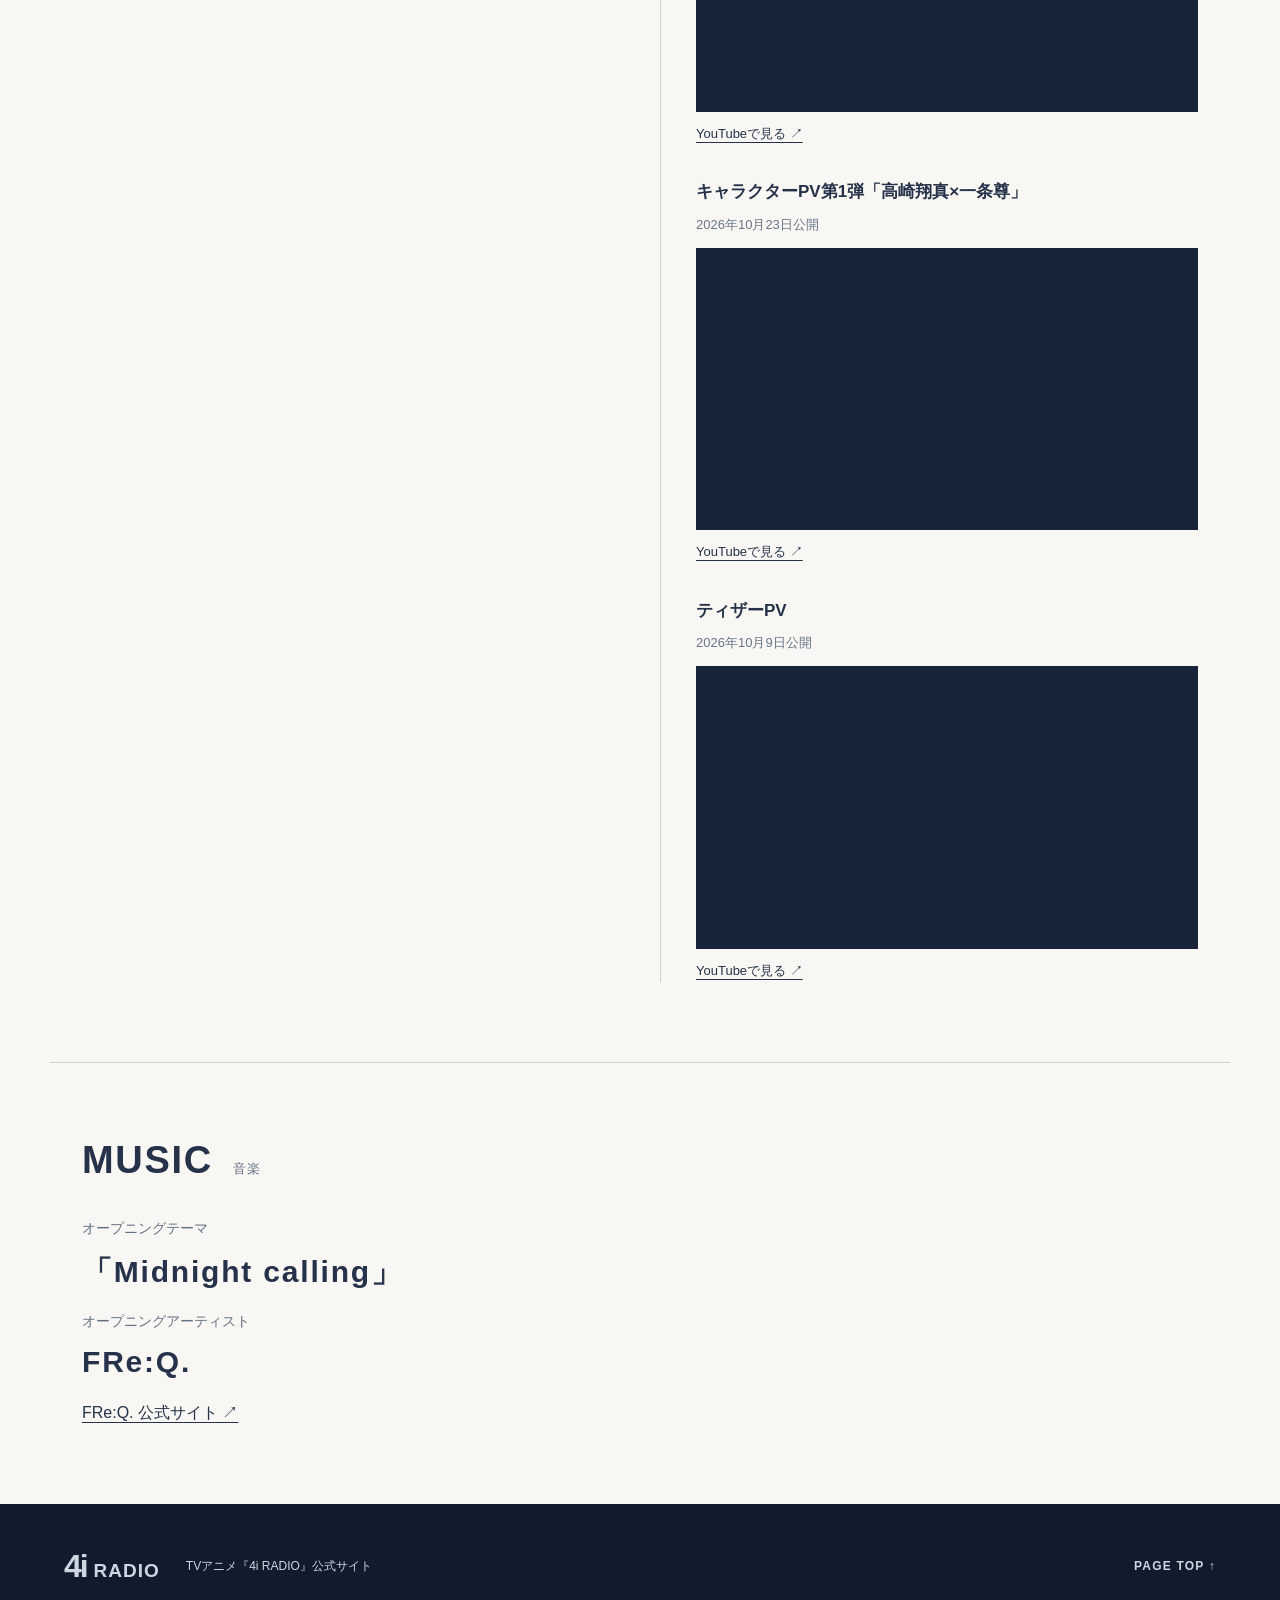
==== commit b5c47b94: "Add character PV 2 for Yamada and Kanzaki with release news" ====
--- a/index.html
+++ b/index.html
@@ -5,7 +5,7 @@
 <title>TVアニメ『4i RADIO』公式サイト</title>
 <meta name="description" content="大学時代に始めたネットラジオ『4i RADIO』は、今も続いている。6人の現在を描く青春群像劇。TVアニメ化決定。">
 <link rel="icon" type="image/svg+xml" href="data:image/svg+xml,%3Csvg xmlns='http://www.w3.org/2000/svg' viewBox='0 0 32 32'%3E%3Crect width='32' height='32' rx='6' fill='%23172339'/%3E%3Ctext x='4' y='24' font-family='Arial' font-size='24' font-weight='bold' fill='%23ecc281'%3E4i%3C/text%3E%3C/svg%3E">
-<link rel="stylesheet" href="style.css?v=20261024"><script src="content.js?v=20261024" defer></script><script src="site.js" defer></script>
+<link rel="stylesheet" href="style.css?v=20261024"><script src="content.js?v=20261107" defer></script><script src="site.js" defer></script>
 <link rel="stylesheet" href="characters.css"><script src="characters.js" defer></script>
 </head>
 <body>
@@ -22,6 +22,7 @@
 <section id="introduction" class="introduction section"><div class="section-label"><h2>INTRODUCTION</h2><span>作品紹介</span></div><div class="intro-layout"><div class="time-art" aria-hidden="true"><span>FRIDAY</span><strong>26:00</strong><div class="signal"><i></i><i></i><i></i><i></i><i></i><i></i><i></i><i></i><i></i><i></i><i></i><i></i><i></i></div></div><div class="intro-copy"><p>卒業して、働いて、暮らしも変わった。<br>それでも毎週金曜26時になると、<br>6人はいつもの場所に集まる。</p><p>大学時代に始めたネットラジオ<br>『4i RADIO』は、今も続いている。</p><p>マイクの前では、昔と同じようにくだらないことで笑い、<br>誰かの話に茶々を入れ、気づけば夜が更けていく。</p><p class="intro-ending">変わったものと、変わらないもの。<br>6人の現在を描く青春群像劇。</p></div></div></section>
 <section id="character" class="characters section"><div class="section-label"><h2>CHARACTER</h2><span>登場人物</span></div><div id="character-showcase"></div></section>
 <section id="staff" class="section staff-section"><div class="section-label"><h2>STAFF</h2><span>スタッフ</span></div><dl class="staff-credits"><div class="staff-entry"><dt>原案・監修</dt><dd>4i RADIO</dd></div><div class="staff-entry"><dt>協力</dt><dd>K</dd></div><div class="staff-entry"><dt>監督</dt><dd>鷺ノ宮 紘平</dd><dd class="staff-reading">さぎのみや こうへい</dd></div><div class="staff-entry"><dt>シリーズ構成・脚本</dt><dd>早瀬野 佳澄</dd><dd class="staff-reading">はやせの かすみ</dd></div><div class="staff-entry"><dt>キャラクターデザイン・総作画監督</dt><dd>水槻 絢乃</dd><dd class="staff-reading">みづき あやの</dd></div><div class="staff-entry"><dt>美術監督</dt><dd>綾瀬川 朔</dd><dd class="staff-reading">あやせがわ さく</dd></div><div class="staff-entry"><dt>アニメーション制作</dt><dd><a class="official-link" href="https://studio-touro.github.io/" target="_blank" rel="noopener noreferrer">スタジオ燈路 ↗</a></dd><dd class="staff-reading">とうろ</dd></div><div class="staff-entry"><dt>製作</dt><dd>4i RADIO製作委員会</dd></div></dl></section><div class="coming-grid section"><section id="onair"><div class="section-label"><h2>ONAIR</h2><span>放送情報</span></div><p class="onair-date"><time datetime="2027-01-08">2027年1月8日（金）</time><br><strong>26:00 放送開始予定</strong></p><p class="coming-note">全12話</p></section><section id="movie"><div class="section-label"><h2>MOVIE</h2><span>映像</span></div><div class="movie-list">
+<article class="movie-card"><h3>キャラクターPV第2弾「山田空琉×神崎真」</h3><p class="coming-note"><time datetime="2026-11-06">2026年11月6日公開</time></p><iframe class="movie-player" src="https://www.youtube.com/embed/1_f5daOCJ1g" title="TVアニメ『4i RADIO』キャラクターPV第2弾「山田空琉×神崎真」" loading="lazy" referrerpolicy="strict-origin-when-cross-origin" allow="accelerometer; autoplay; clipboard-write; encrypted-media; gyroscope; picture-in-picture; web-share" allowfullscreen></iframe><a class="official-link" href="https://www.youtube.com/watch?v=1_f5daOCJ1g" target="_blank" rel="noopener noreferrer">YouTubeで見る ↗</a></article>
 <article class="movie-card"><h3>キャラクターPV第1弾「高崎翔真×一条尊」</h3><p class="coming-note"><time datetime="2026-10-23">2026年10月23日公開</time></p><iframe class="movie-player" src="https://www.youtube.com/embed/x97MBxKRWTA" title="TVアニメ『4i RADIO』キャラクターPV第1弾「高崎翔真×一条尊」" loading="lazy" referrerpolicy="strict-origin-when-cross-origin" allow="accelerometer; autoplay; clipboard-write; encrypted-media; gyroscope; picture-in-picture; web-share" allowfullscreen></iframe><a class="official-link" href="https://www.youtube.com/watch?v=x97MBxKRWTA" target="_blank" rel="noopener noreferrer">YouTubeで見る ↗</a></article>
 <article class="movie-card"><h3>ティザーPV</h3><p class="coming-note"><time datetime="2026-10-09">2026年10月9日公開</time></p><iframe class="movie-player" src="https://www.youtube.com/embed/NEb-9V9kgBg" title="TVアニメ『4i RADIO』ティザーPV" loading="lazy" referrerpolicy="strict-origin-when-cross-origin" allow="accelerometer; autoplay; clipboard-write; encrypted-media; gyroscope; picture-in-picture; web-share" allowfullscreen></iframe><a class="official-link" href="https://www.youtube.com/watch?v=NEb-9V9kgBg" target="_blank" rel="noopener noreferrer">YouTubeで見る ↗</a></article>
 </div></section></div>
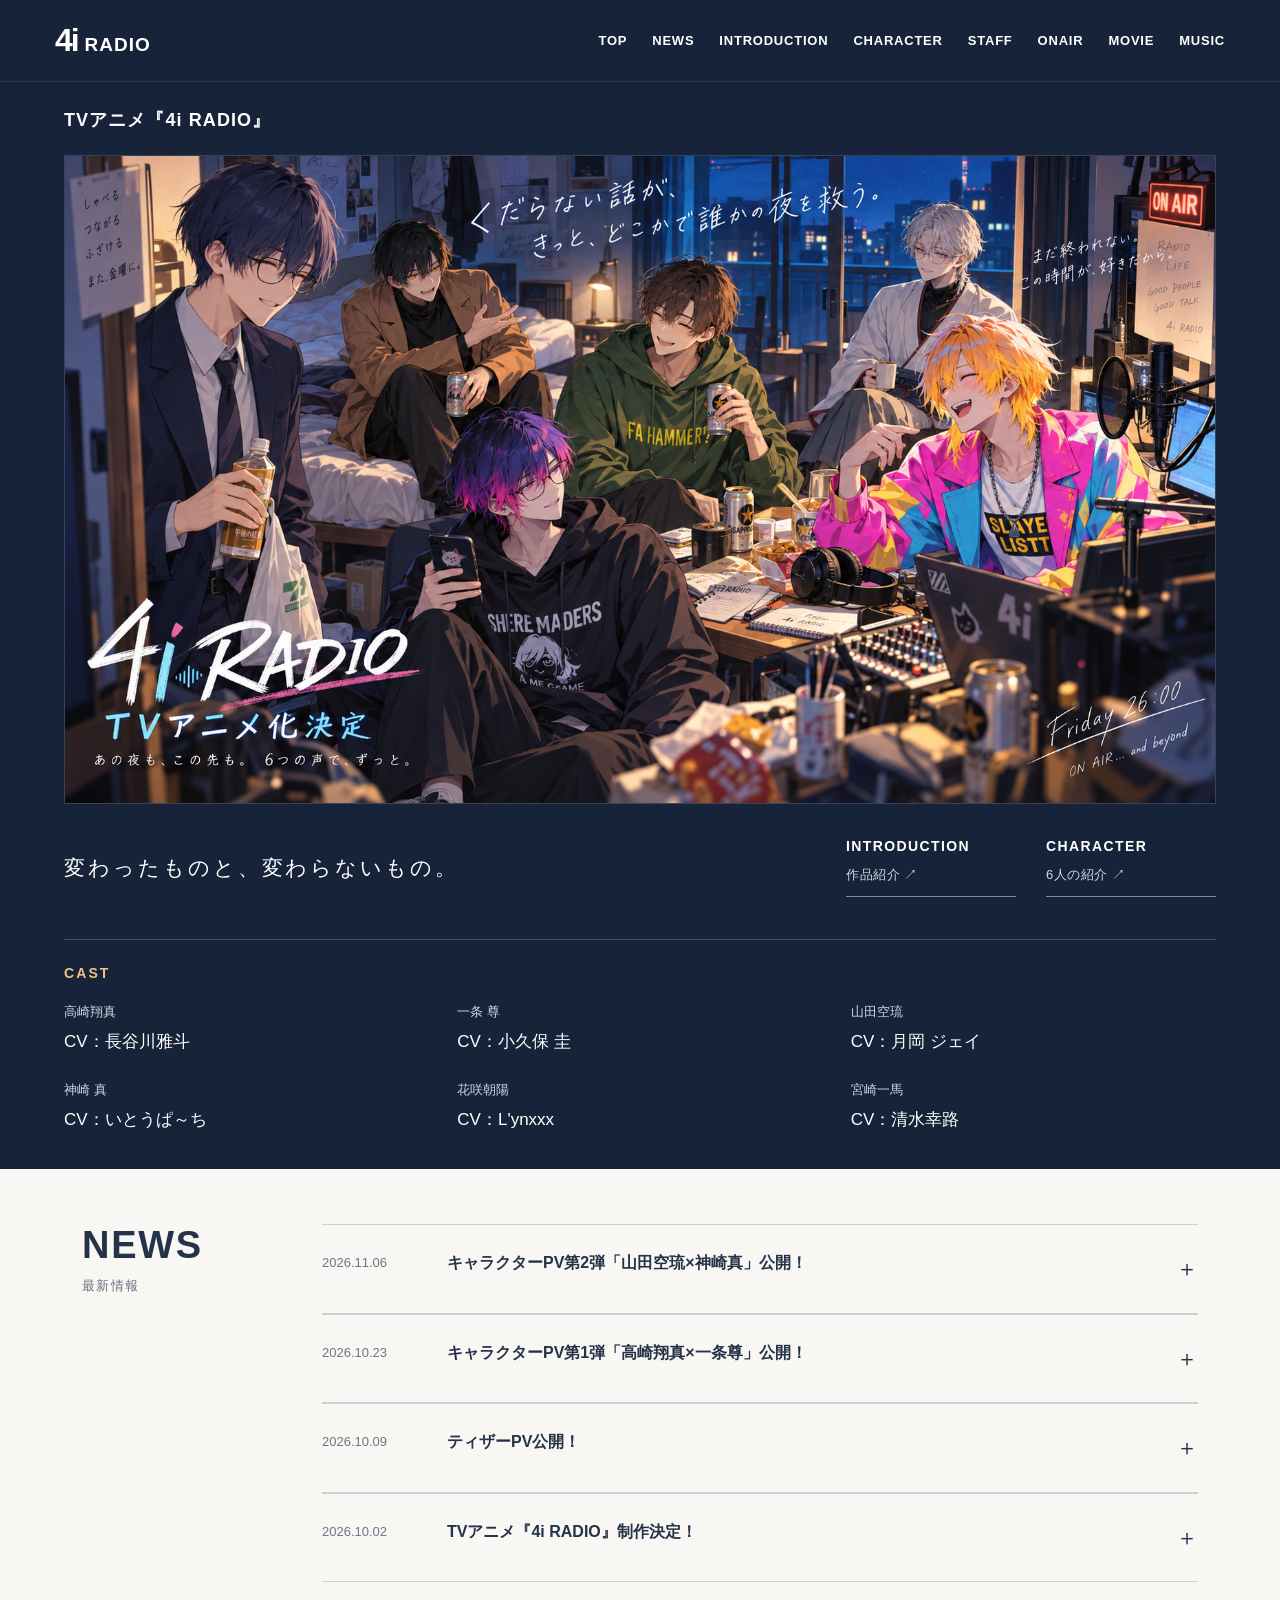
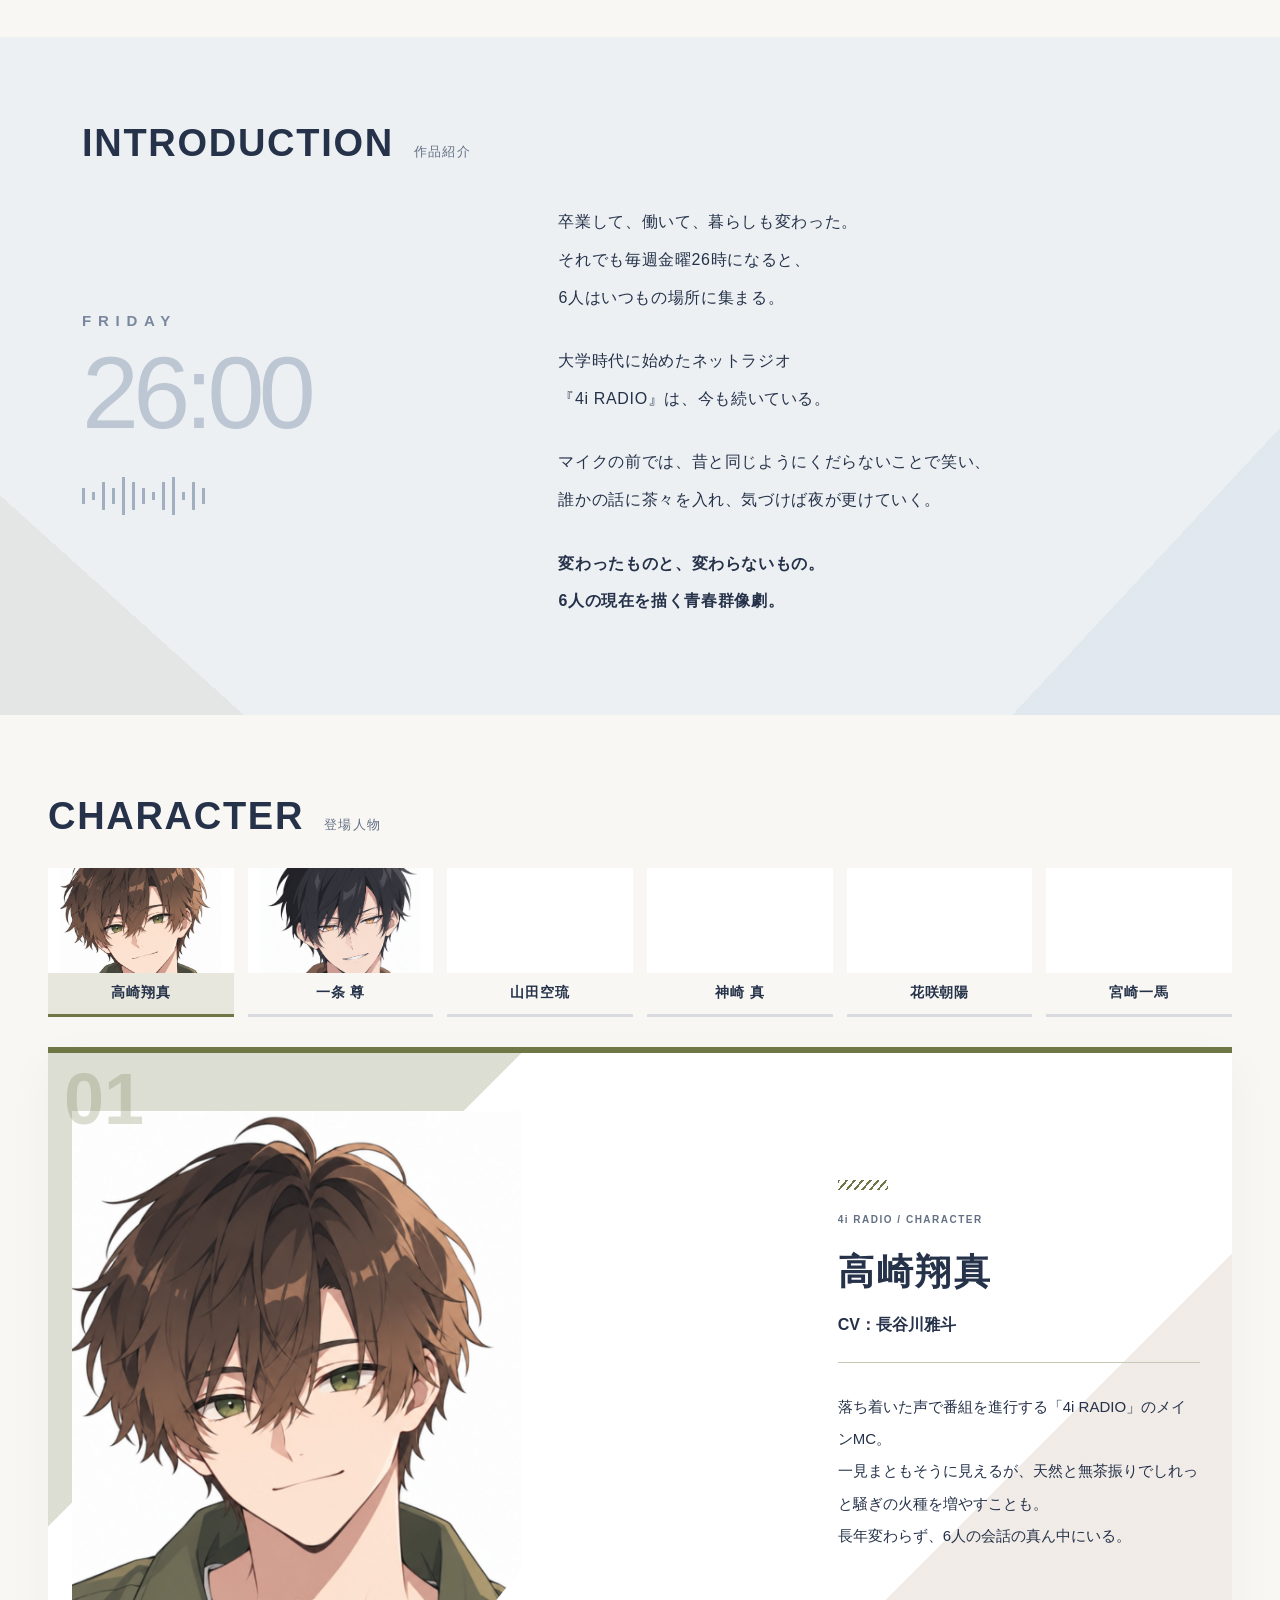
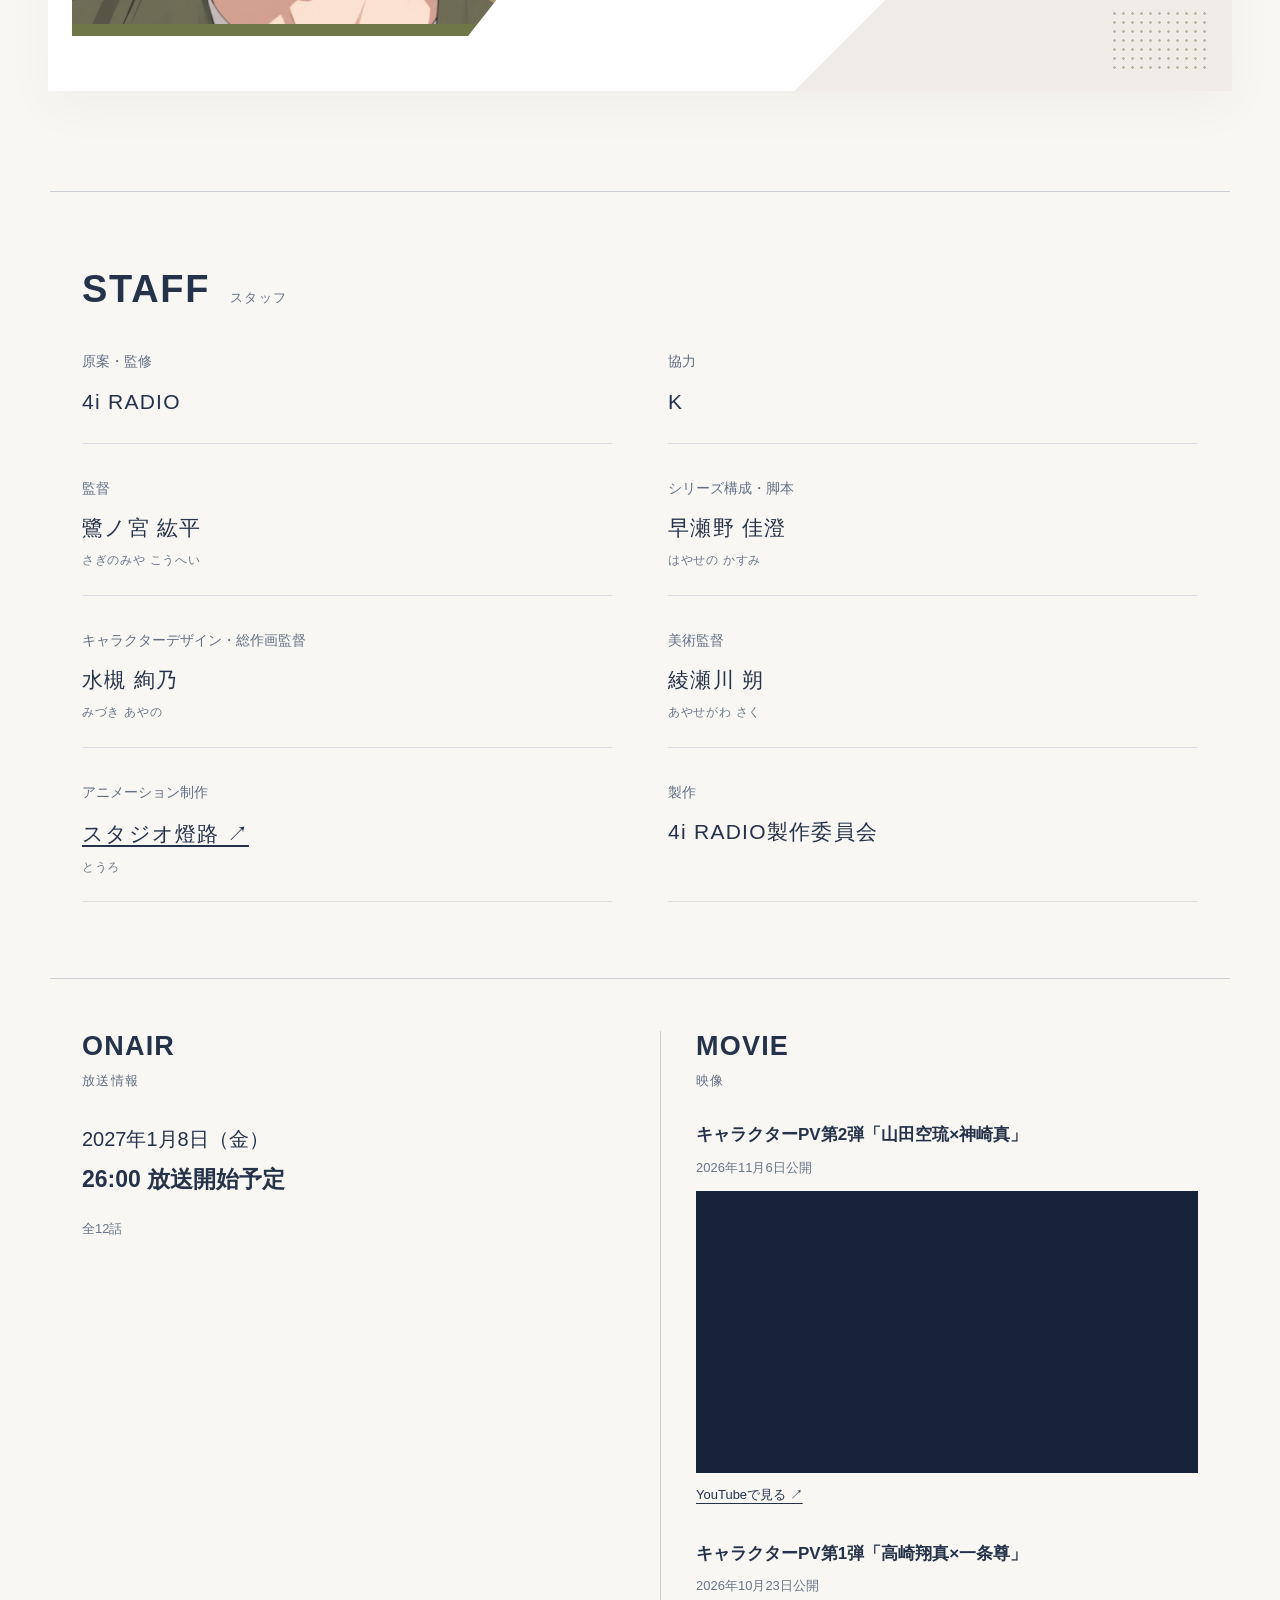
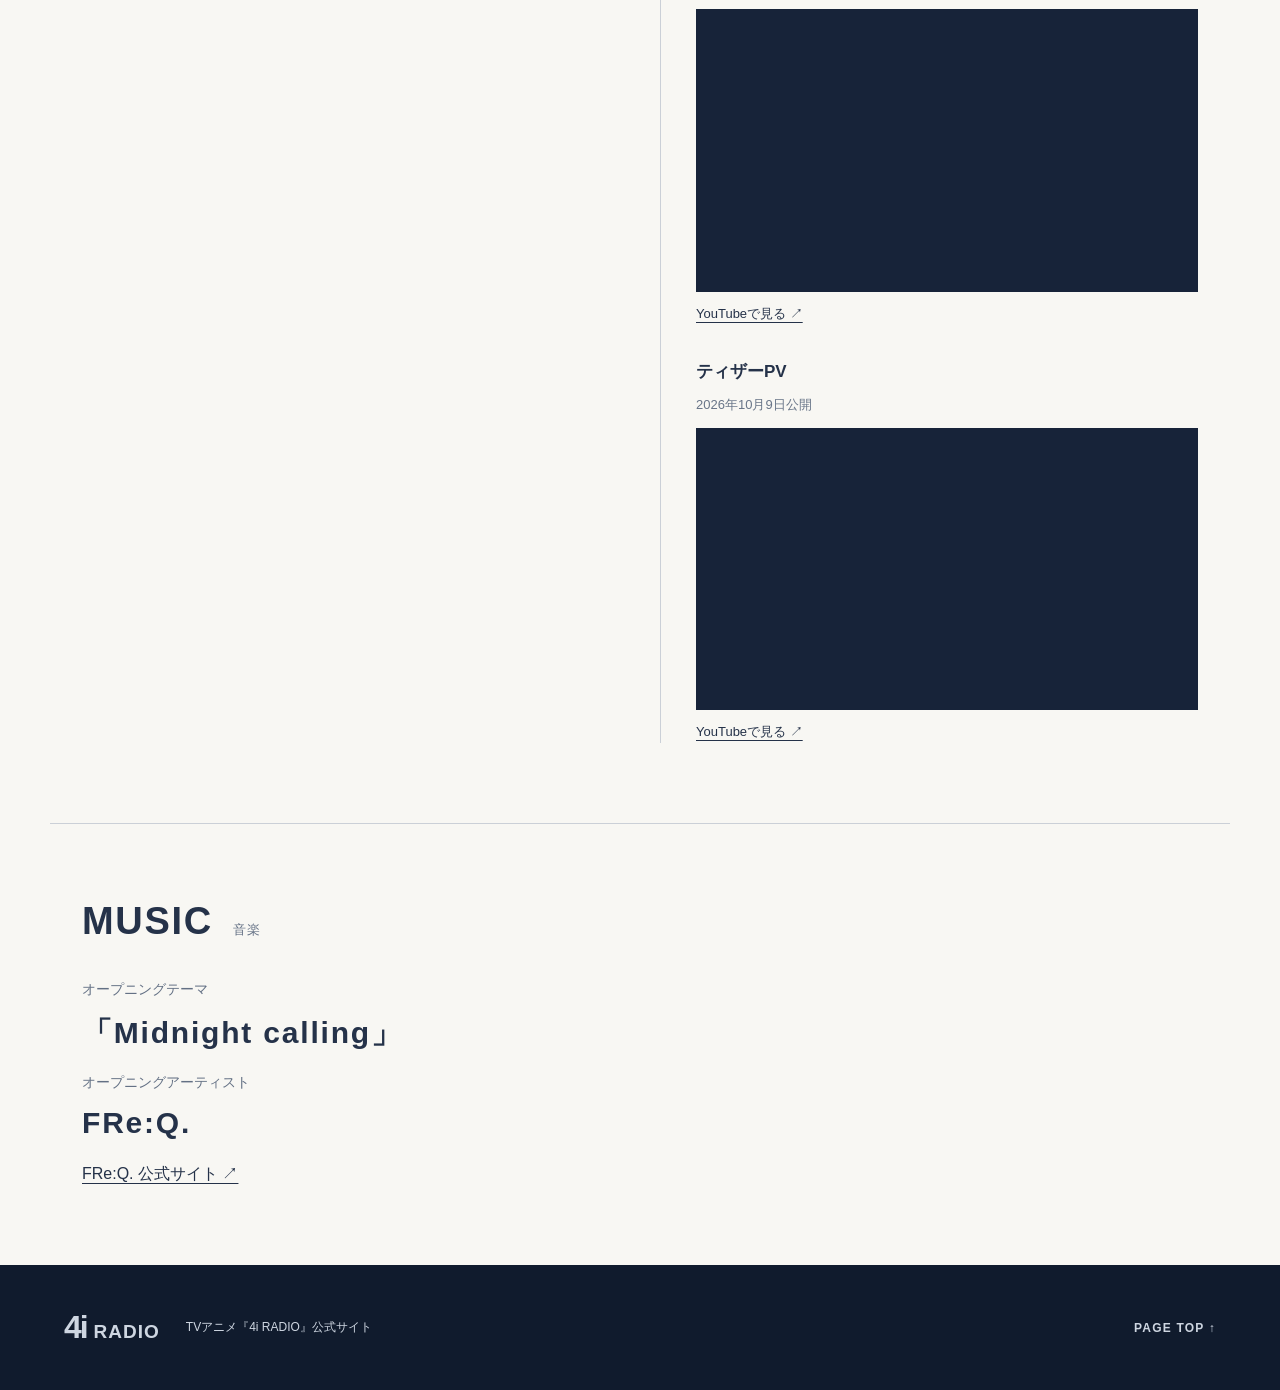
==== commit 95b1a6e9: "Refresh script cache for compact news display" ====
--- a/index.html
+++ b/index.html
@@ -5,7 +5,7 @@
 <title>TVアニメ『4i RADIO』公式サイト</title>
 <meta name="description" content="大学時代に始めたネットラジオ『4i RADIO』は、今も続いている。6人の現在を描く青春群像劇。TVアニメ化決定。">
 <link rel="icon" type="image/svg+xml" href="data:image/svg+xml,%3Csvg xmlns='http://www.w3.org/2000/svg' viewBox='0 0 32 32'%3E%3Crect width='32' height='32' rx='6' fill='%23172339'/%3E%3Ctext x='4' y='24' font-family='Arial' font-size='24' font-weight='bold' fill='%23ecc281'%3E4i%3C/text%3E%3C/svg%3E">
-<link rel="stylesheet" href="style.css?v=20261024"><script src="content.js?v=20261107" defer></script><script src="site.js" defer></script>
+<link rel="stylesheet" href="style.css?v=20261024"><script src="content.js?v=20261107" defer></script><script src="site.js?v=20261107-news" defer></script>
 <link rel="stylesheet" href="characters.css"><script src="characters.js" defer></script>
 </head>
 <body>
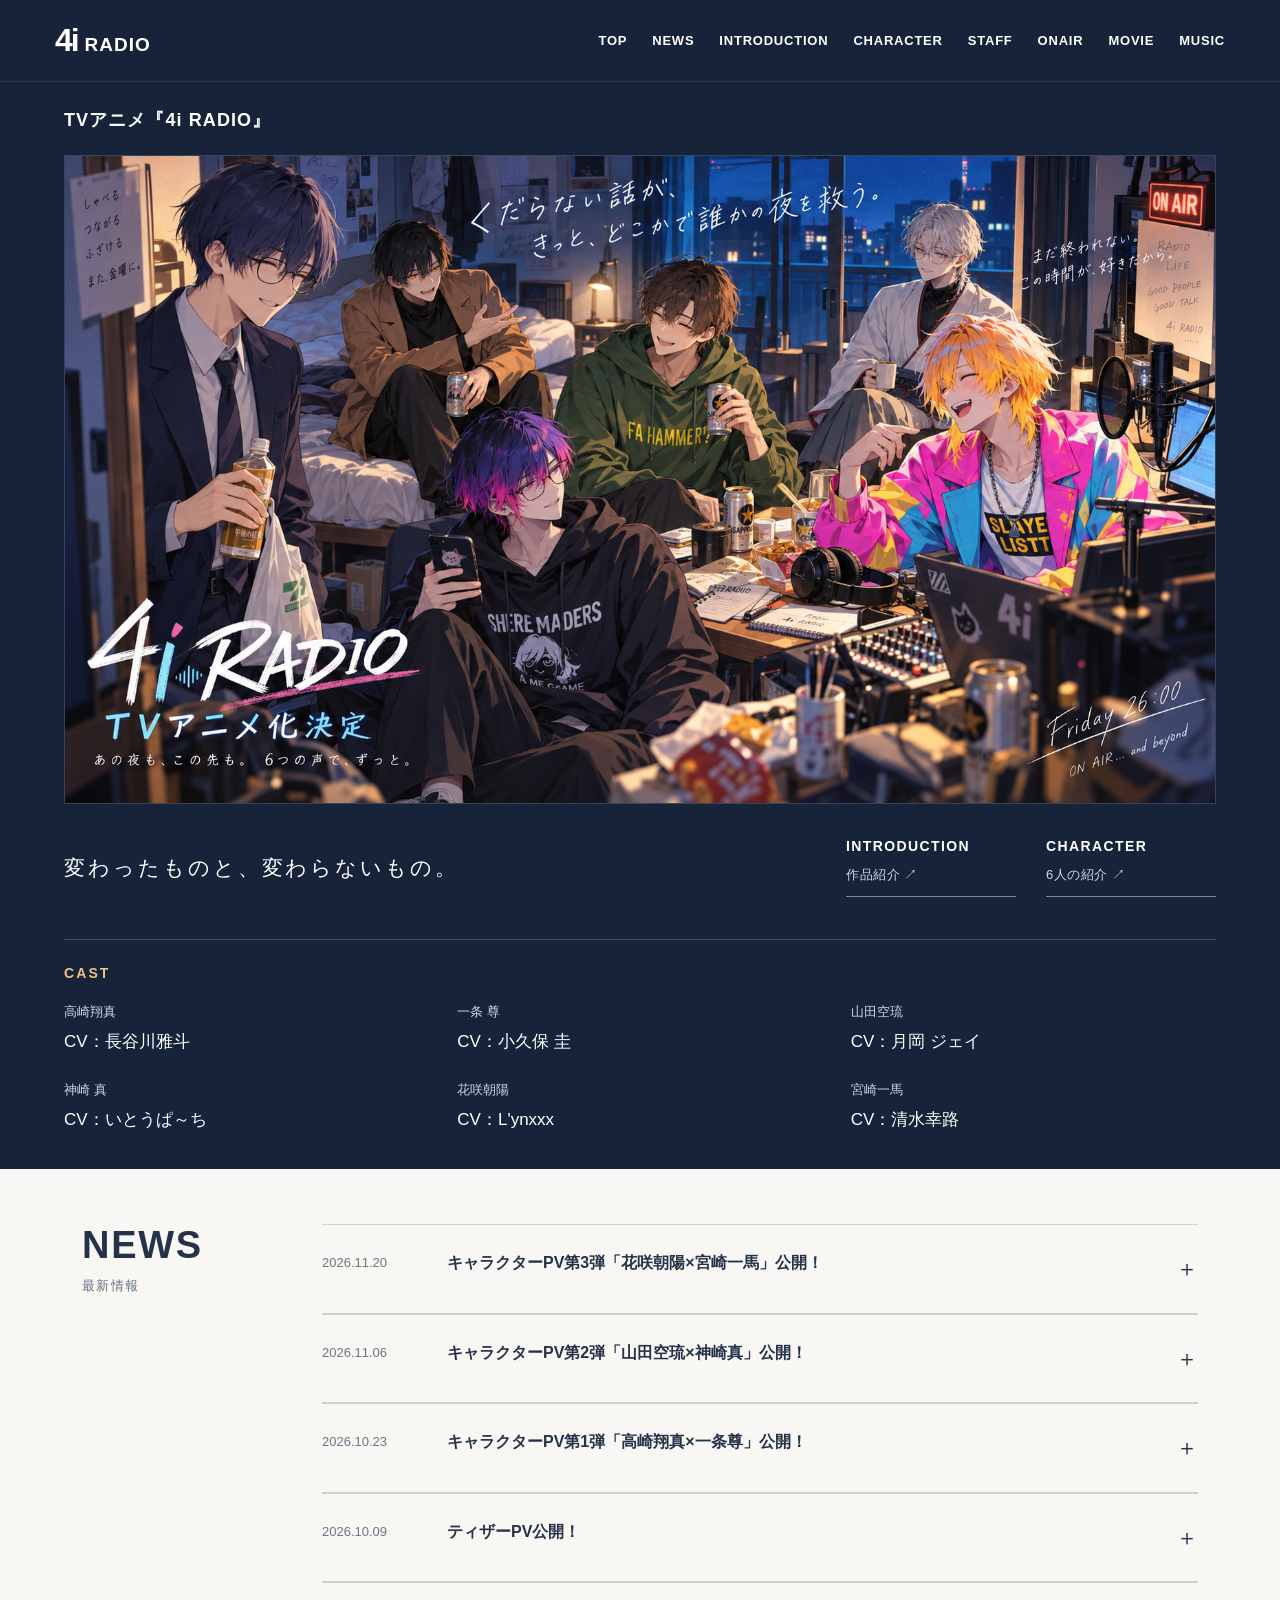
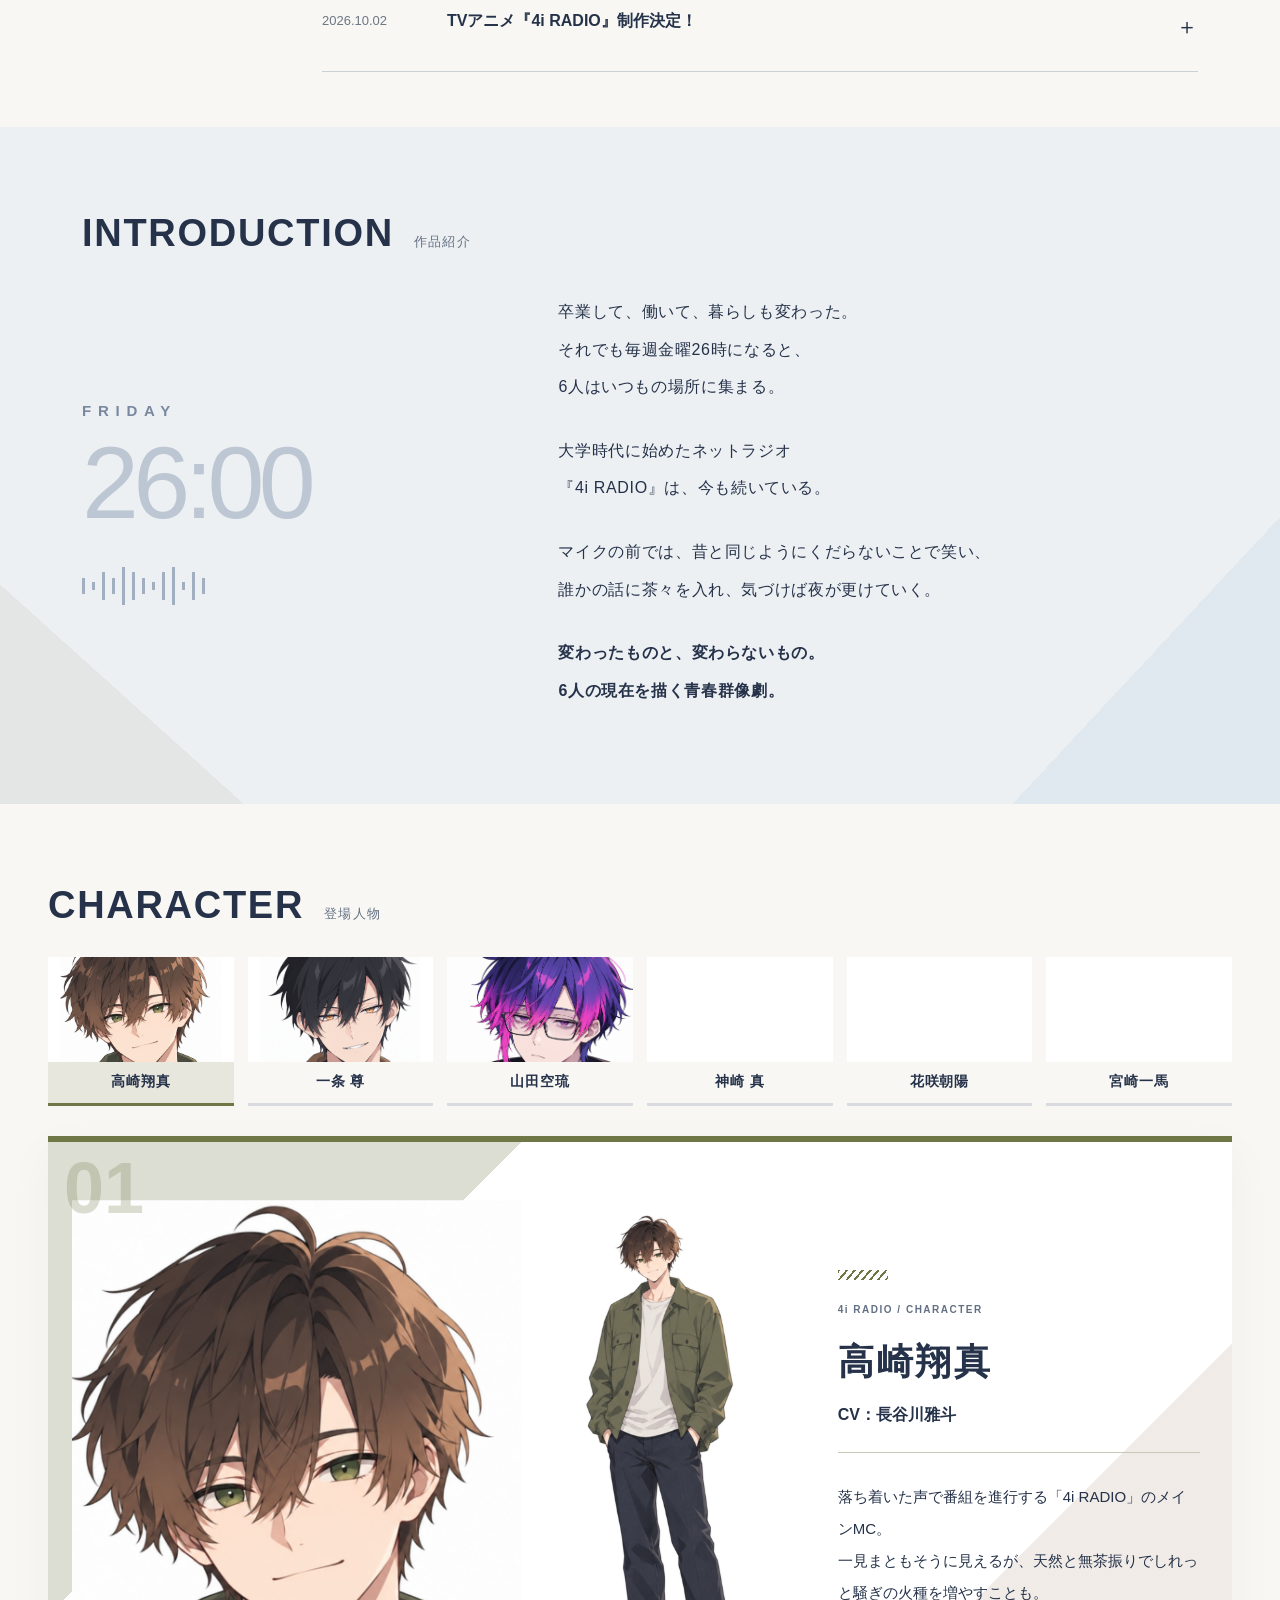
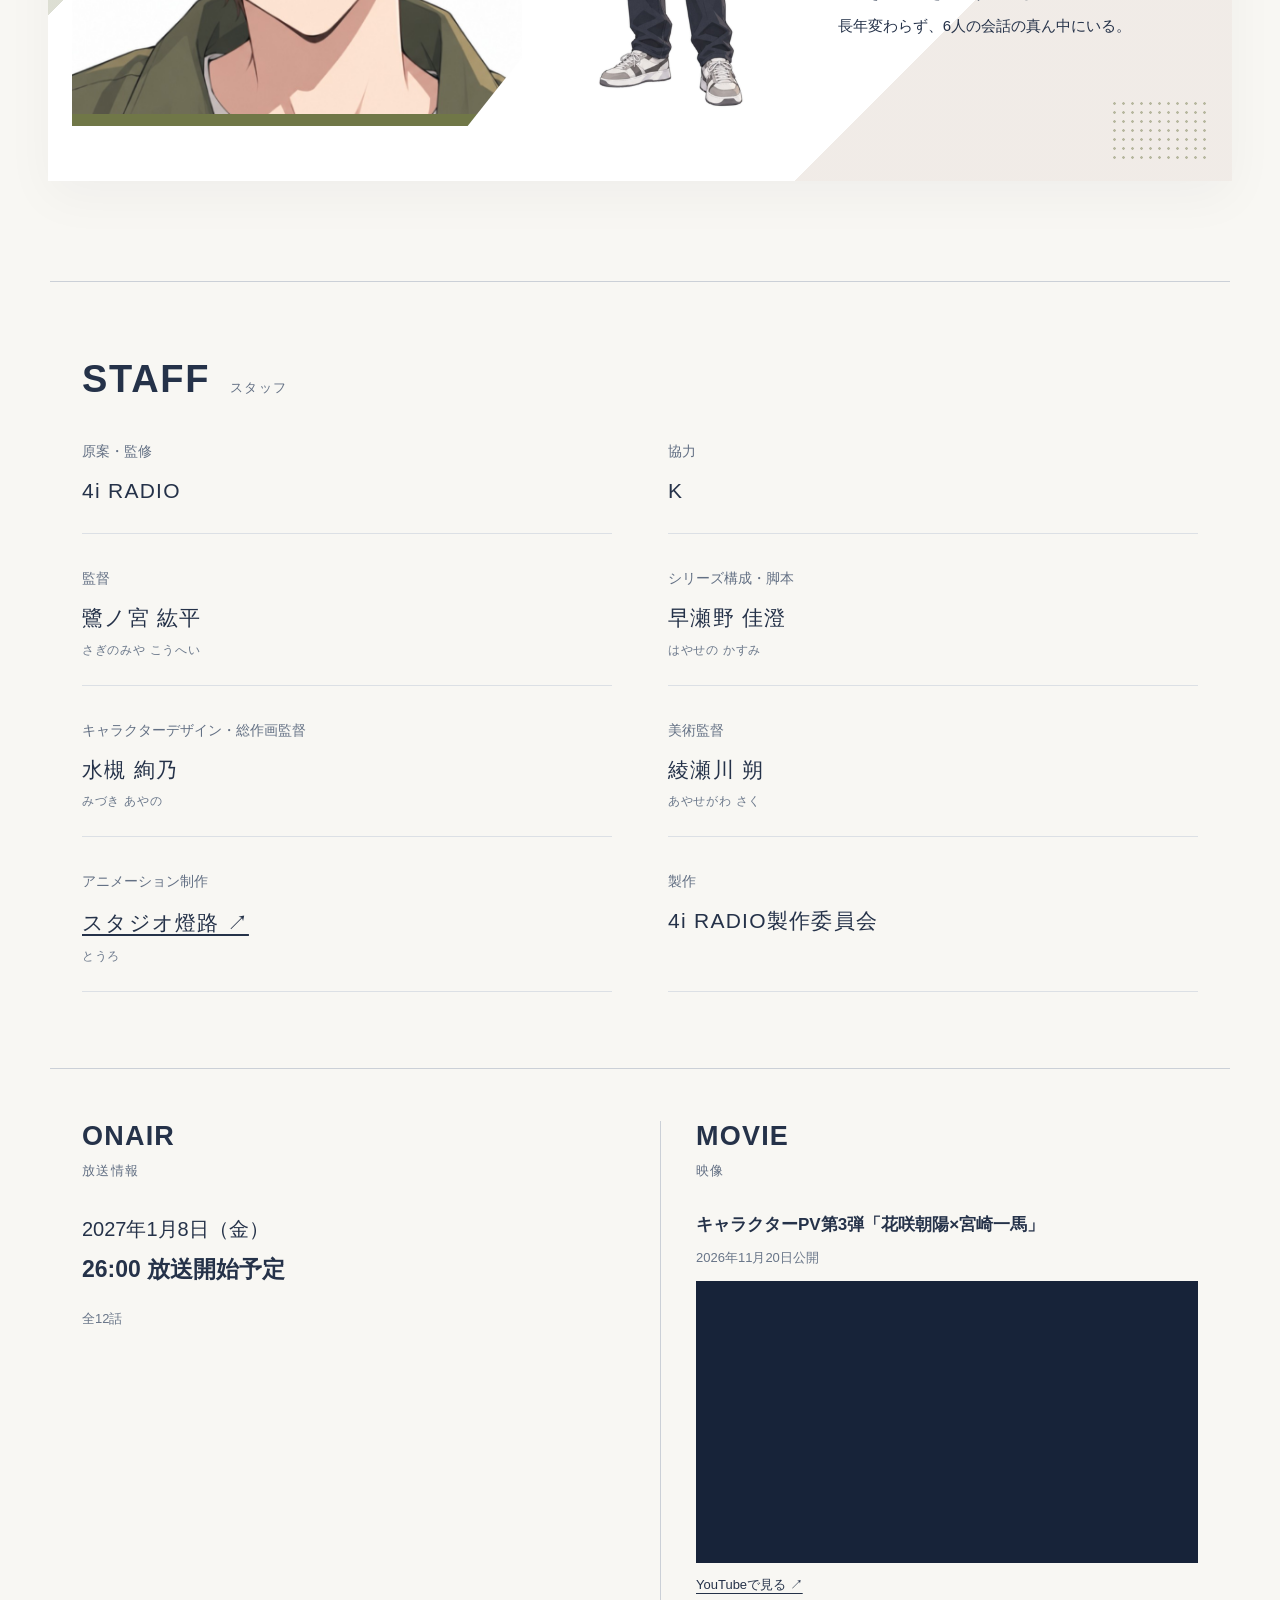
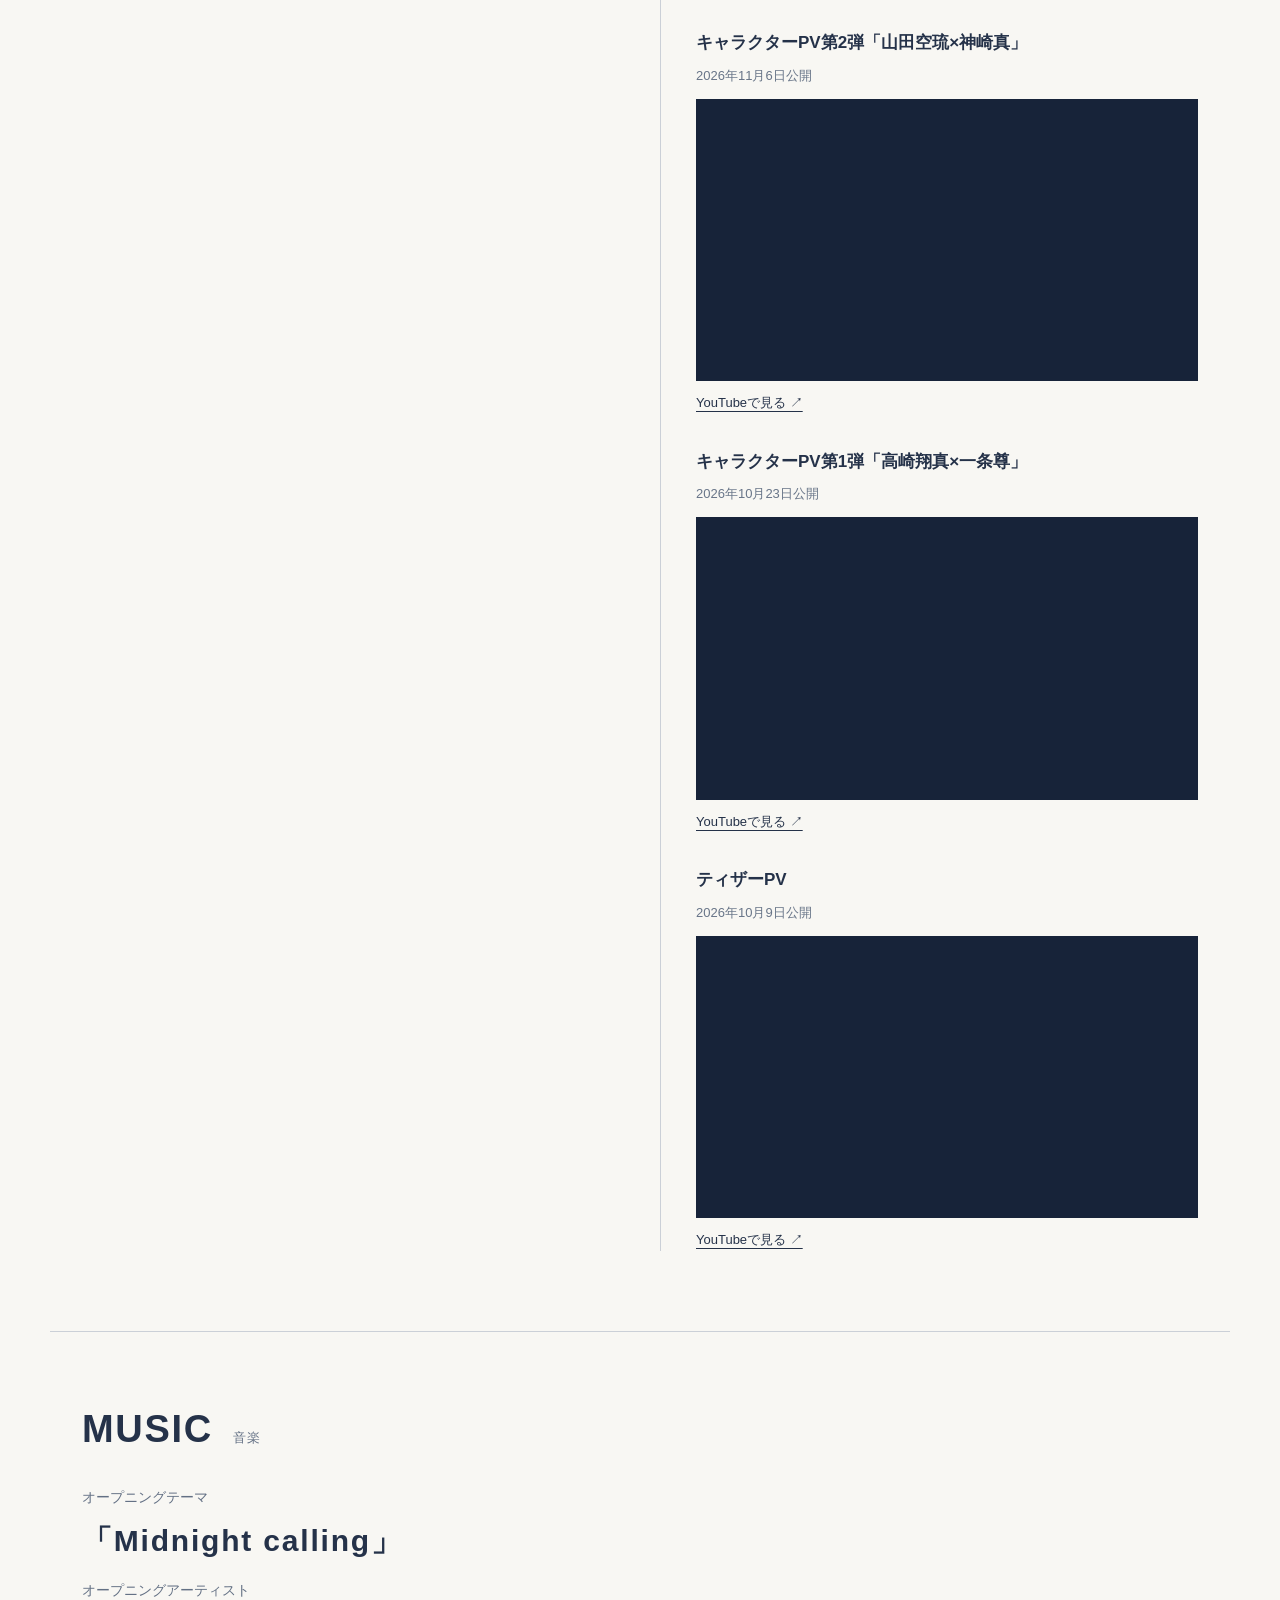
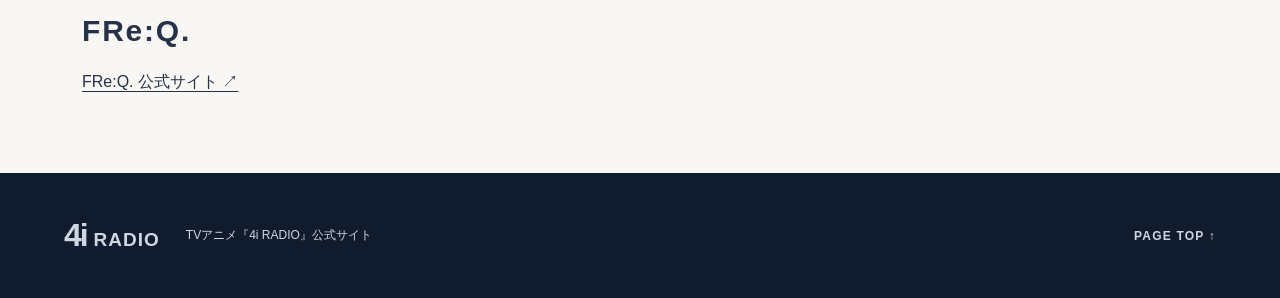
==== commit c498d380: "Publish character PV 3 (Hanasaki x Miyazaki) in MOVIE and NEWS" ====
--- a/index.html
+++ b/index.html
@@ -5,7 +5,7 @@
 <title>TVアニメ『4i RADIO』公式サイト</title>
 <meta name="description" content="大学時代に始めたネットラジオ『4i RADIO』は、今も続いている。6人の現在を描く青春群像劇。TVアニメ化決定。">
 <link rel="icon" type="image/svg+xml" href="data:image/svg+xml,%3Csvg xmlns='http://www.w3.org/2000/svg' viewBox='0 0 32 32'%3E%3Crect width='32' height='32' rx='6' fill='%23172339'/%3E%3Ctext x='4' y='24' font-family='Arial' font-size='24' font-weight='bold' fill='%23ecc281'%3E4i%3C/text%3E%3C/svg%3E">
-<link rel="stylesheet" href="style.css?v=20261024"><script src="content.js?v=20261107" defer></script><script src="site.js?v=20261107-news" defer></script>
+<link rel="stylesheet" href="style.css?v=20261024"><script src="content.js?v=20261121" defer></script><script src="site.js?v=20261107-news" defer></script>
 <link rel="stylesheet" href="characters.css"><script src="characters.js" defer></script>
 </head>
 <body>
@@ -22,6 +22,7 @@
 <section id="introduction" class="introduction section"><div class="section-label"><h2>INTRODUCTION</h2><span>作品紹介</span></div><div class="intro-layout"><div class="time-art" aria-hidden="true"><span>FRIDAY</span><strong>26:00</strong><div class="signal"><i></i><i></i><i></i><i></i><i></i><i></i><i></i><i></i><i></i><i></i><i></i><i></i><i></i></div></div><div class="intro-copy"><p>卒業して、働いて、暮らしも変わった。<br>それでも毎週金曜26時になると、<br>6人はいつもの場所に集まる。</p><p>大学時代に始めたネットラジオ<br>『4i RADIO』は、今も続いている。</p><p>マイクの前では、昔と同じようにくだらないことで笑い、<br>誰かの話に茶々を入れ、気づけば夜が更けていく。</p><p class="intro-ending">変わったものと、変わらないもの。<br>6人の現在を描く青春群像劇。</p></div></div></section>
 <section id="character" class="characters section"><div class="section-label"><h2>CHARACTER</h2><span>登場人物</span></div><div id="character-showcase"></div></section>
 <section id="staff" class="section staff-section"><div class="section-label"><h2>STAFF</h2><span>スタッフ</span></div><dl class="staff-credits"><div class="staff-entry"><dt>原案・監修</dt><dd>4i RADIO</dd></div><div class="staff-entry"><dt>協力</dt><dd>K</dd></div><div class="staff-entry"><dt>監督</dt><dd>鷺ノ宮 紘平</dd><dd class="staff-reading">さぎのみや こうへい</dd></div><div class="staff-entry"><dt>シリーズ構成・脚本</dt><dd>早瀬野 佳澄</dd><dd class="staff-reading">はやせの かすみ</dd></div><div class="staff-entry"><dt>キャラクターデザイン・総作画監督</dt><dd>水槻 絢乃</dd><dd class="staff-reading">みづき あやの</dd></div><div class="staff-entry"><dt>美術監督</dt><dd>綾瀬川 朔</dd><dd class="staff-reading">あやせがわ さく</dd></div><div class="staff-entry"><dt>アニメーション制作</dt><dd><a class="official-link" href="https://studio-touro.github.io/" target="_blank" rel="noopener noreferrer">スタジオ燈路 ↗</a></dd><dd class="staff-reading">とうろ</dd></div><div class="staff-entry"><dt>製作</dt><dd>4i RADIO製作委員会</dd></div></dl></section><div class="coming-grid section"><section id="onair"><div class="section-label"><h2>ONAIR</h2><span>放送情報</span></div><p class="onair-date"><time datetime="2027-01-08">2027年1月8日（金）</time><br><strong>26:00 放送開始予定</strong></p><p class="coming-note">全12話</p></section><section id="movie"><div class="section-label"><h2>MOVIE</h2><span>映像</span></div><div class="movie-list">
+<article class="movie-card"><h3>キャラクターPV第3弾「花咲朝陽×宮崎一馬」</h3><p class="coming-note"><time datetime="2026-11-20">2026年11月20日公開</time></p><iframe class="movie-player" src="https://www.youtube.com/embed/wRiQX4XhkNw" title="TVアニメ『4i RADIO』キャラクターPV第3弾「花咲朝陽×宮崎一馬」" loading="lazy" referrerpolicy="strict-origin-when-cross-origin" allow="accelerometer; autoplay; clipboard-write; encrypted-media; gyroscope; picture-in-picture; web-share" allowfullscreen></iframe><a class="official-link" href="https://www.youtube.com/watch?v=wRiQX4XhkNw" target="_blank" rel="noopener noreferrer">YouTubeで見る ↗</a></article>
 <article class="movie-card"><h3>キャラクターPV第2弾「山田空琉×神崎真」</h3><p class="coming-note"><time datetime="2026-11-06">2026年11月6日公開</time></p><iframe class="movie-player" src="https://www.youtube.com/embed/1_f5daOCJ1g" title="TVアニメ『4i RADIO』キャラクターPV第2弾「山田空琉×神崎真」" loading="lazy" referrerpolicy="strict-origin-when-cross-origin" allow="accelerometer; autoplay; clipboard-write; encrypted-media; gyroscope; picture-in-picture; web-share" allowfullscreen></iframe><a class="official-link" href="https://www.youtube.com/watch?v=1_f5daOCJ1g" target="_blank" rel="noopener noreferrer">YouTubeで見る ↗</a></article>
 <article class="movie-card"><h3>キャラクターPV第1弾「高崎翔真×一条尊」</h3><p class="coming-note"><time datetime="2026-10-23">2026年10月23日公開</time></p><iframe class="movie-player" src="https://www.youtube.com/embed/x97MBxKRWTA" title="TVアニメ『4i RADIO』キャラクターPV第1弾「高崎翔真×一条尊」" loading="lazy" referrerpolicy="strict-origin-when-cross-origin" allow="accelerometer; autoplay; clipboard-write; encrypted-media; gyroscope; picture-in-picture; web-share" allowfullscreen></iframe><a class="official-link" href="https://www.youtube.com/watch?v=x97MBxKRWTA" target="_blank" rel="noopener noreferrer">YouTubeで見る ↗</a></article>
 <article class="movie-card"><h3>ティザーPV</h3><p class="coming-note"><time datetime="2026-10-09">2026年10月9日公開</time></p><iframe class="movie-player" src="https://www.youtube.com/embed/NEb-9V9kgBg" title="TVアニメ『4i RADIO』ティザーPV" loading="lazy" referrerpolicy="strict-origin-when-cross-origin" allow="accelerometer; autoplay; clipboard-write; encrypted-media; gyroscope; picture-in-picture; web-share" allowfullscreen></iframe><a class="official-link" href="https://www.youtube.com/watch?v=NEb-9V9kgBg" target="_blank" rel="noopener noreferrer">YouTubeで見る ↗</a></article>
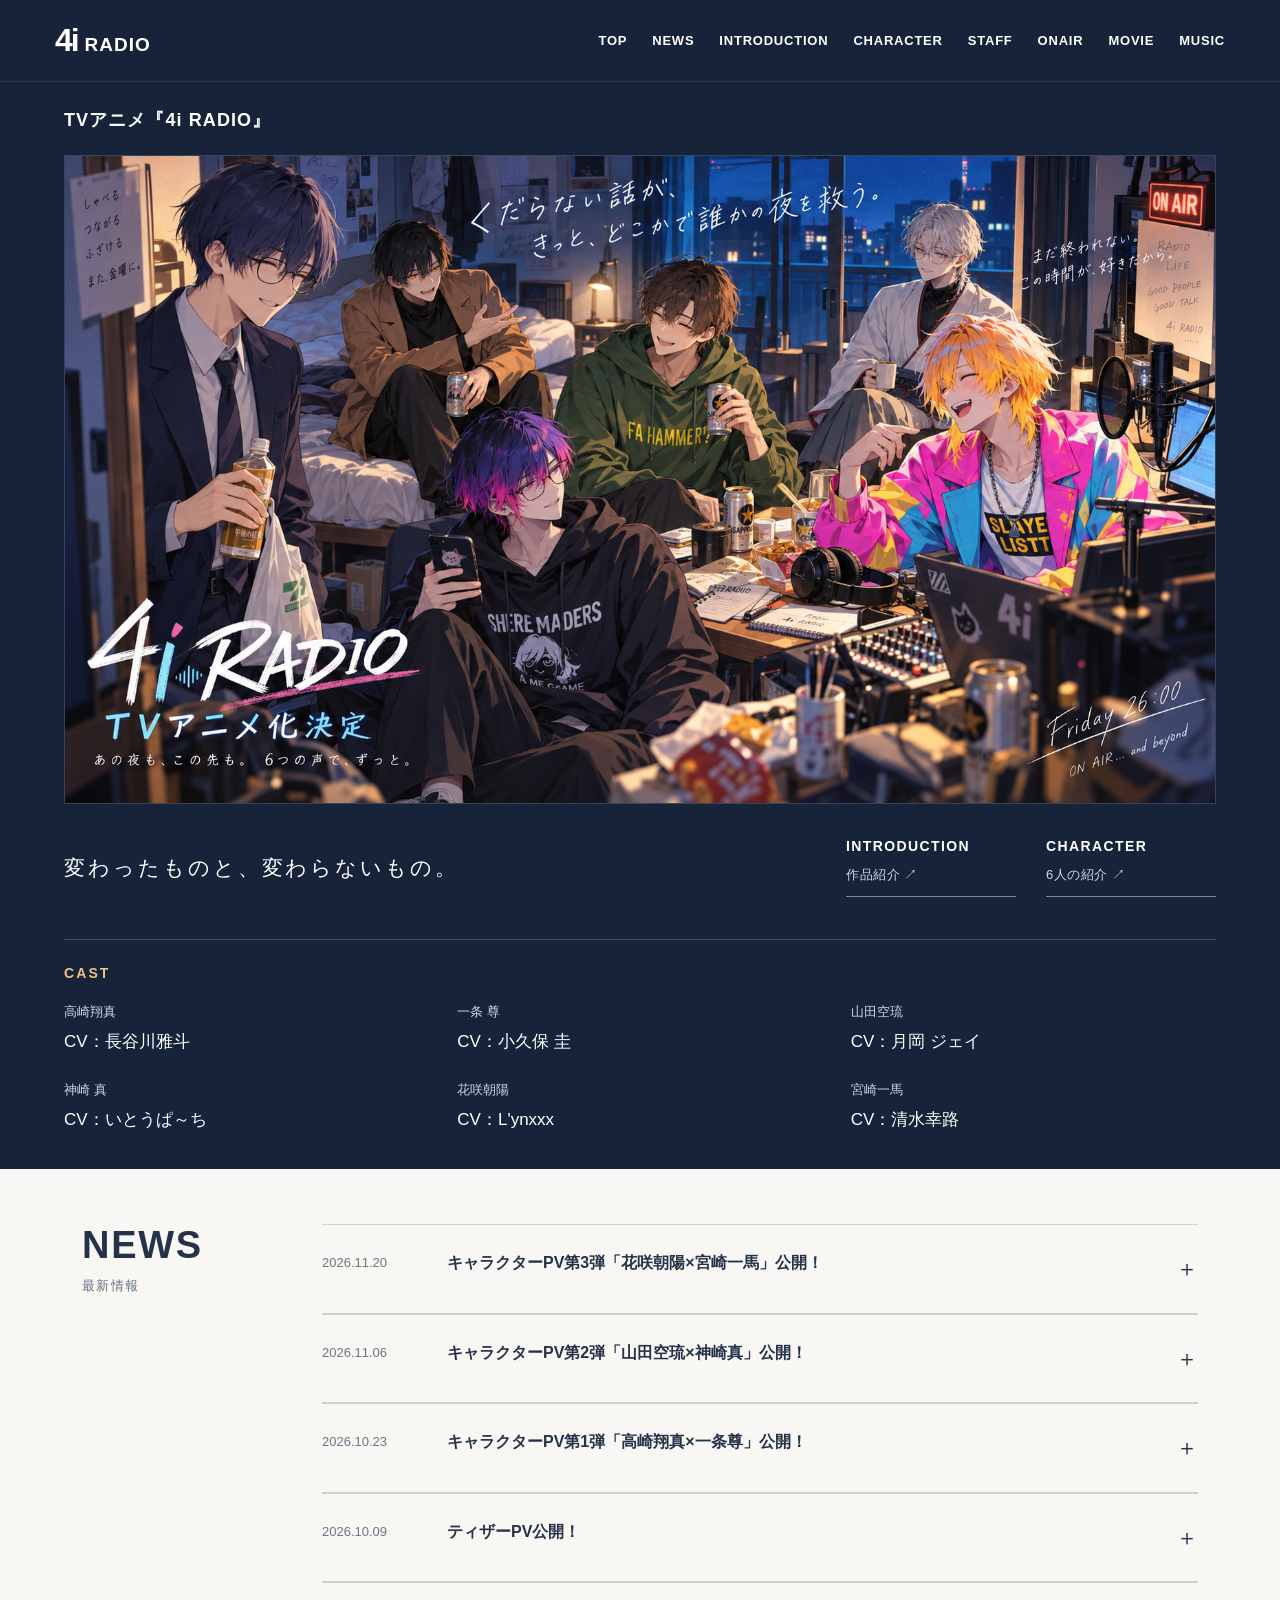
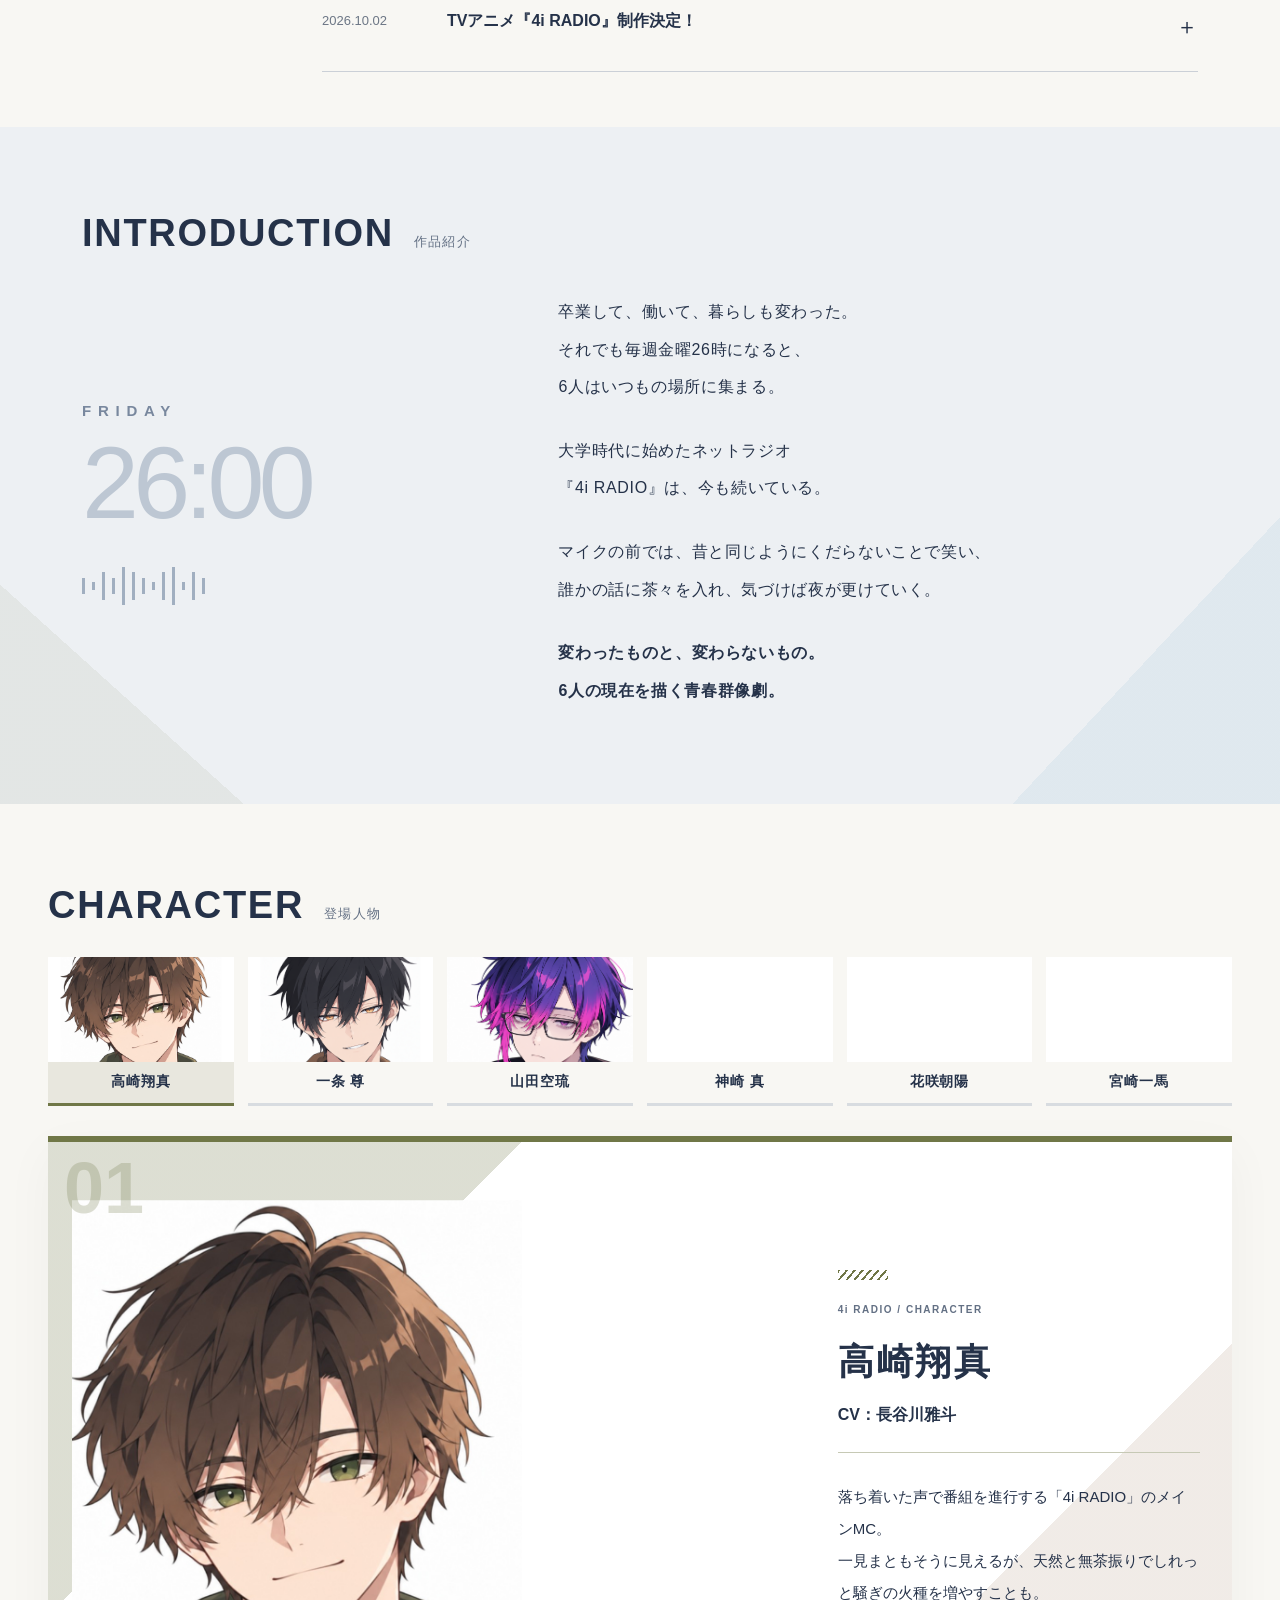
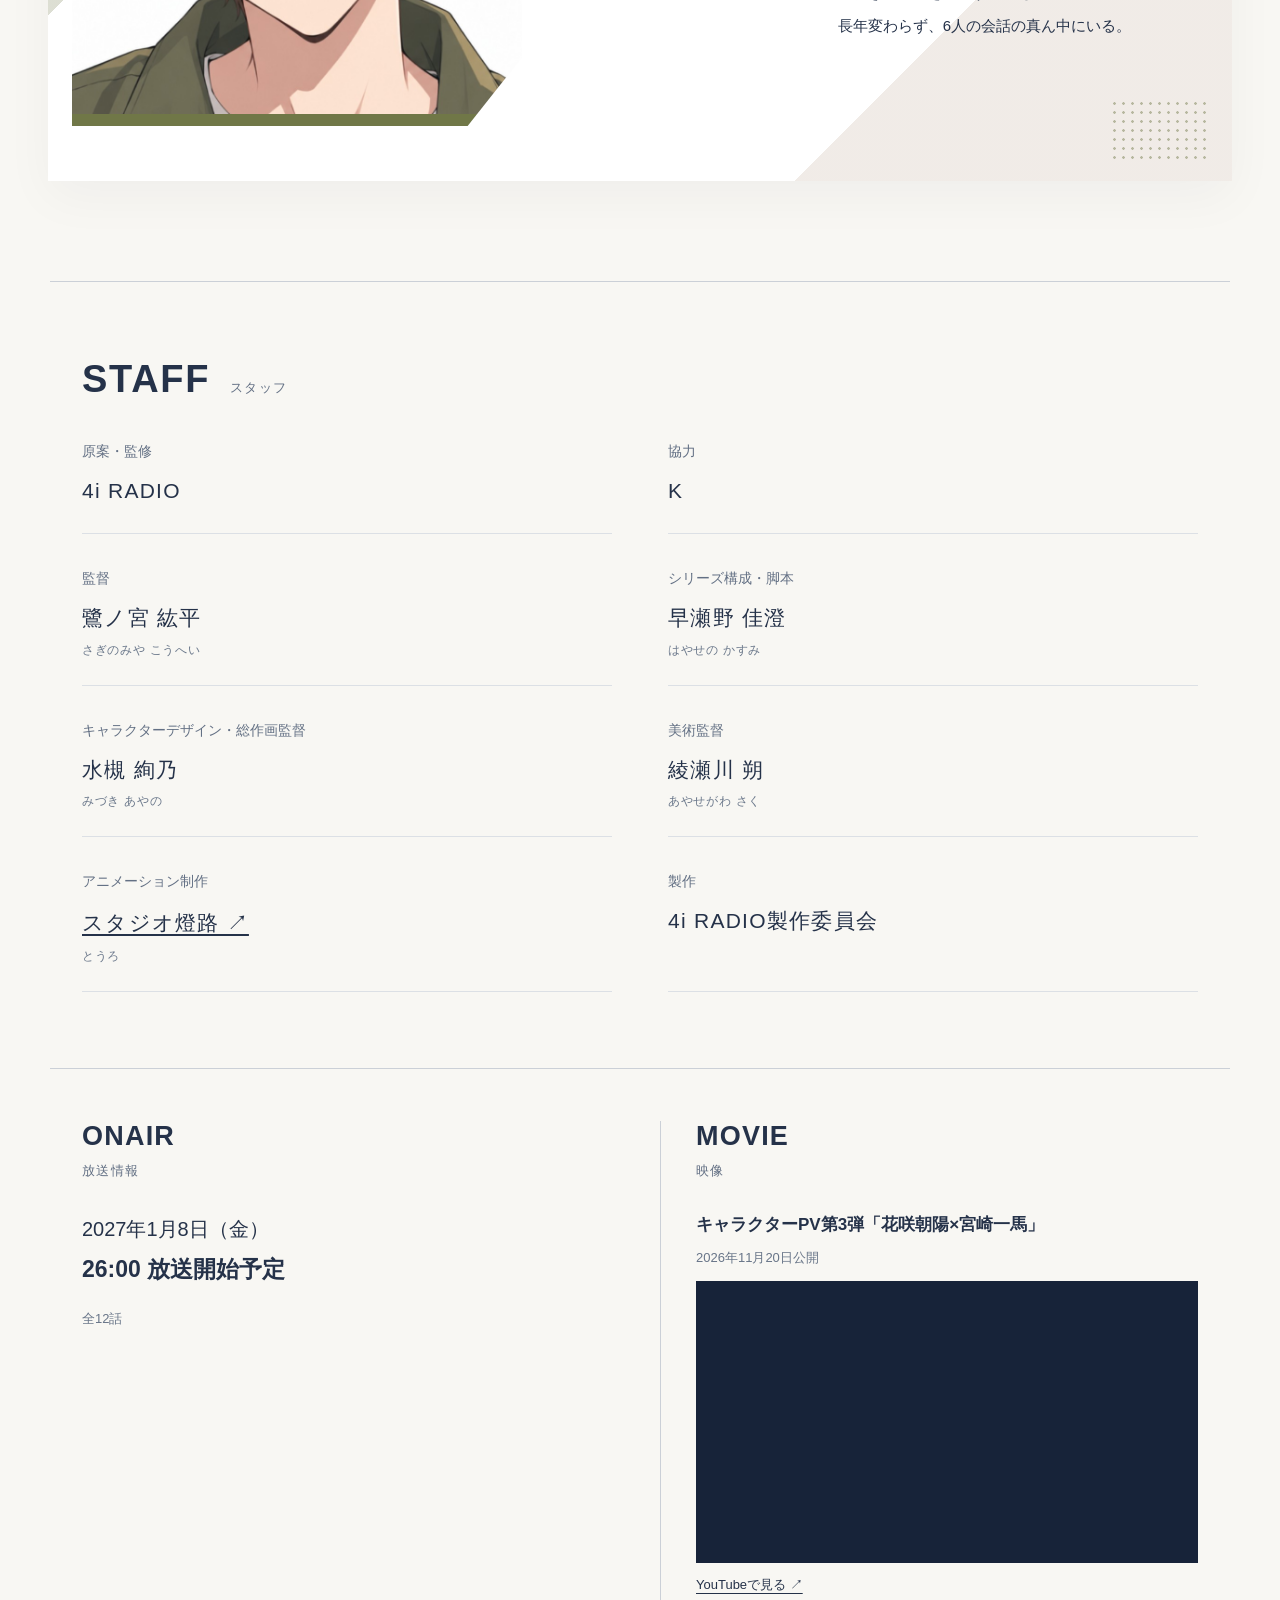
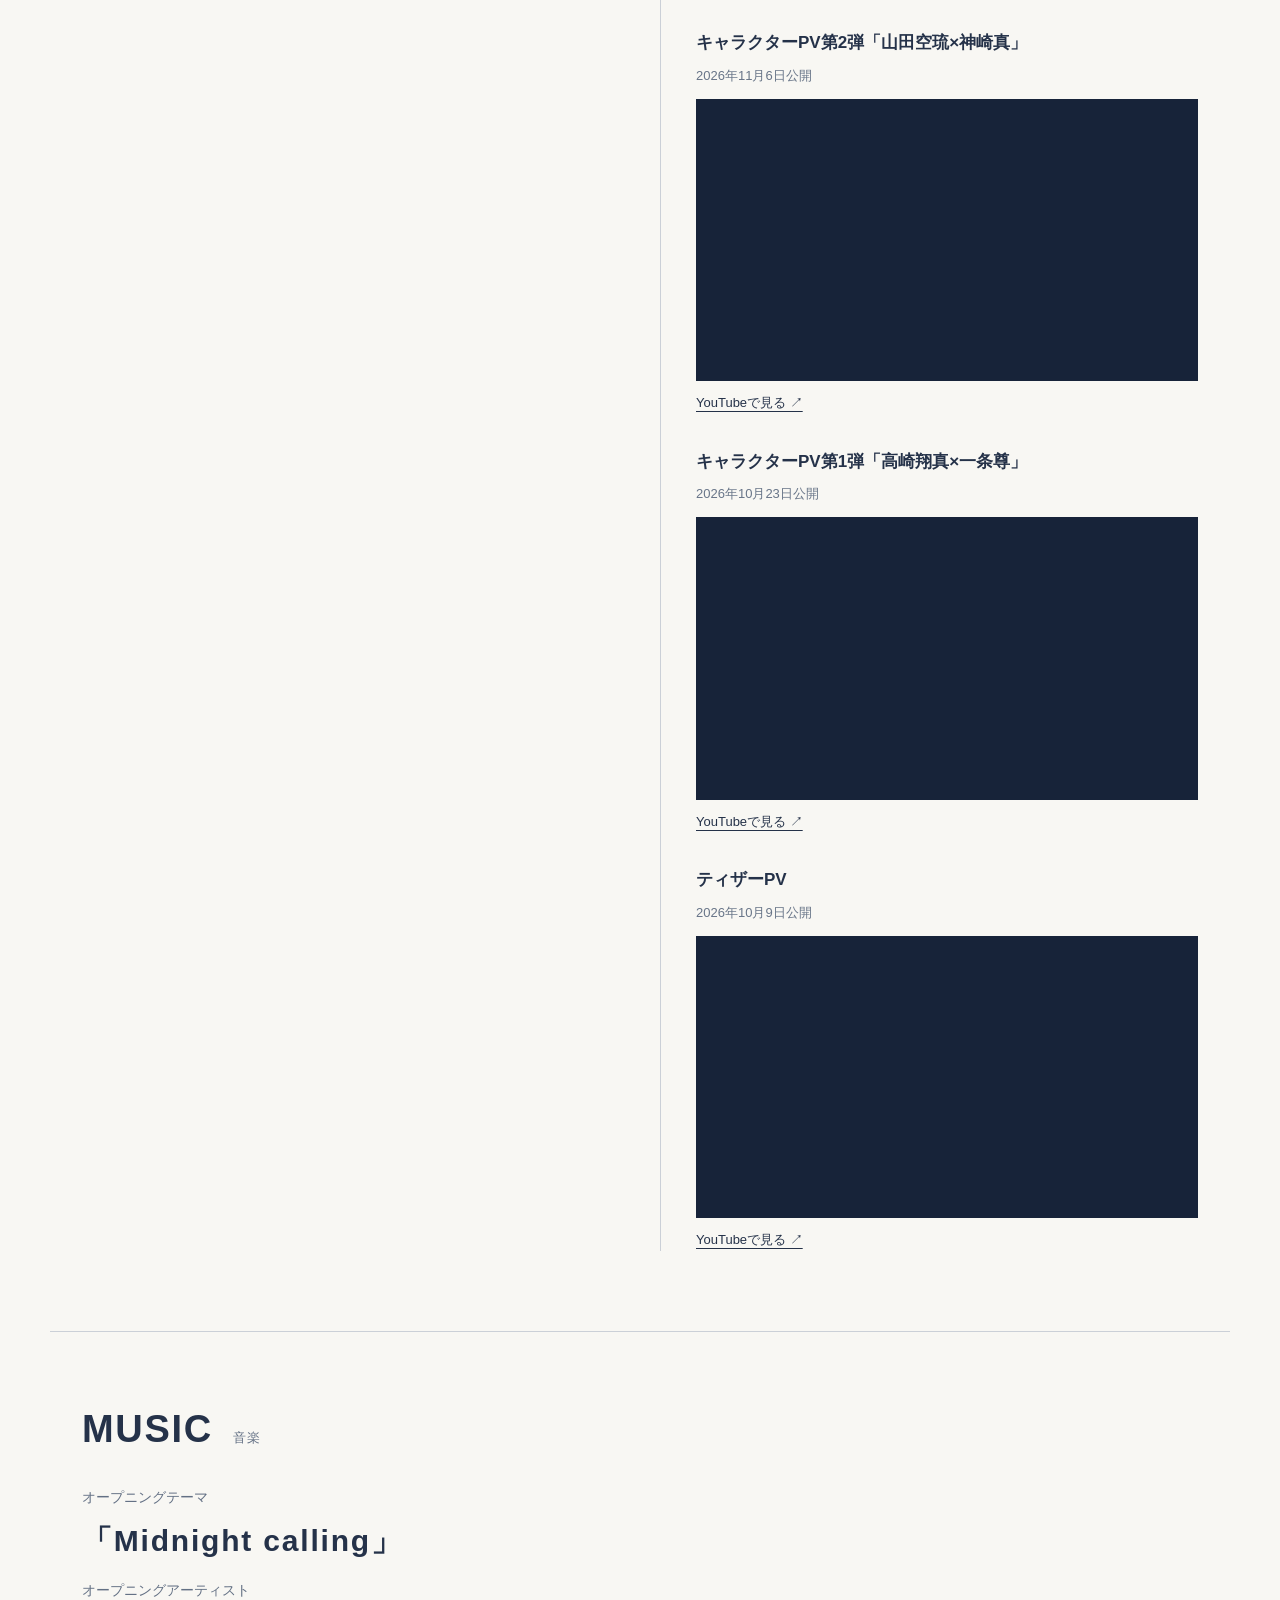
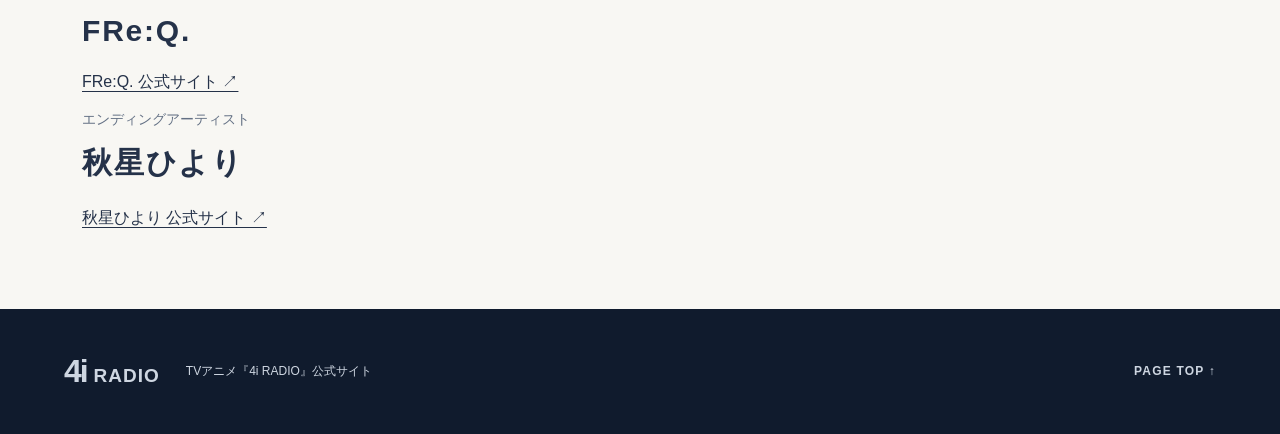
==== commit 7e37fd2f: "Add ending theme artist Akiboshi Hiyori official site link" ====
--- a/index.html
+++ b/index.html
@@ -27,6 +27,6 @@
 <article class="movie-card"><h3>キャラクターPV第1弾「高崎翔真×一条尊」</h3><p class="coming-note"><time datetime="2026-10-23">2026年10月23日公開</time></p><iframe class="movie-player" src="https://www.youtube.com/embed/x97MBxKRWTA" title="TVアニメ『4i RADIO』キャラクターPV第1弾「高崎翔真×一条尊」" loading="lazy" referrerpolicy="strict-origin-when-cross-origin" allow="accelerometer; autoplay; clipboard-write; encrypted-media; gyroscope; picture-in-picture; web-share" allowfullscreen></iframe><a class="official-link" href="https://www.youtube.com/watch?v=x97MBxKRWTA" target="_blank" rel="noopener noreferrer">YouTubeで見る ↗</a></article>
 <article class="movie-card"><h3>ティザーPV</h3><p class="coming-note"><time datetime="2026-10-09">2026年10月9日公開</time></p><iframe class="movie-player" src="https://www.youtube.com/embed/NEb-9V9kgBg" title="TVアニメ『4i RADIO』ティザーPV" loading="lazy" referrerpolicy="strict-origin-when-cross-origin" allow="accelerometer; autoplay; clipboard-write; encrypted-media; gyroscope; picture-in-picture; web-share" allowfullscreen></iframe><a class="official-link" href="https://www.youtube.com/watch?v=NEb-9V9kgBg" target="_blank" rel="noopener noreferrer">YouTubeで見る ↗</a></article>
 </div></section></div>
-<section id="music" class="section music-section"><div class="section-label"><h2>MUSIC</h2><span>音楽</span></div><p class="music-label">オープニングテーマ</p><h3>「Midnight calling」</h3><p class="music-label">オープニングアーティスト</p><h3>FRe:Q.</h3><a class="official-link" href="https://freq-official.github.io/" target="_blank" rel="noopener noreferrer">FRe:Q. 公式サイト ↗</a></section>
+<section id="music" class="section music-section"><div class="section-label"><h2>MUSIC</h2><span>音楽</span></div><p class="music-label">オープニングテーマ</p><h3>「Midnight calling」</h3><p class="music-label">オープニングアーティスト</p><h3>FRe:Q.</h3><a class="official-link" href="https://freq-official.github.io/" target="_blank" rel="noopener noreferrer">FRe:Q. 公式サイト ↗</a><p class="music-label">エンディングアーティスト</p><h3>秋星ひより</h3><a class="official-link" href="https://hiyori-akiboshi.github.io/" target="_blank" rel="noopener noreferrer">秋星ひより 公式サイト ↗</a></section>
 </main><footer><a class="brand" href="#top">4i <span>RADIO</span></a><p>TVアニメ『4i RADIO』公式サイト</p><a class="back-top" href="#top">PAGE TOP ↑</a></footer>
 </body></html>
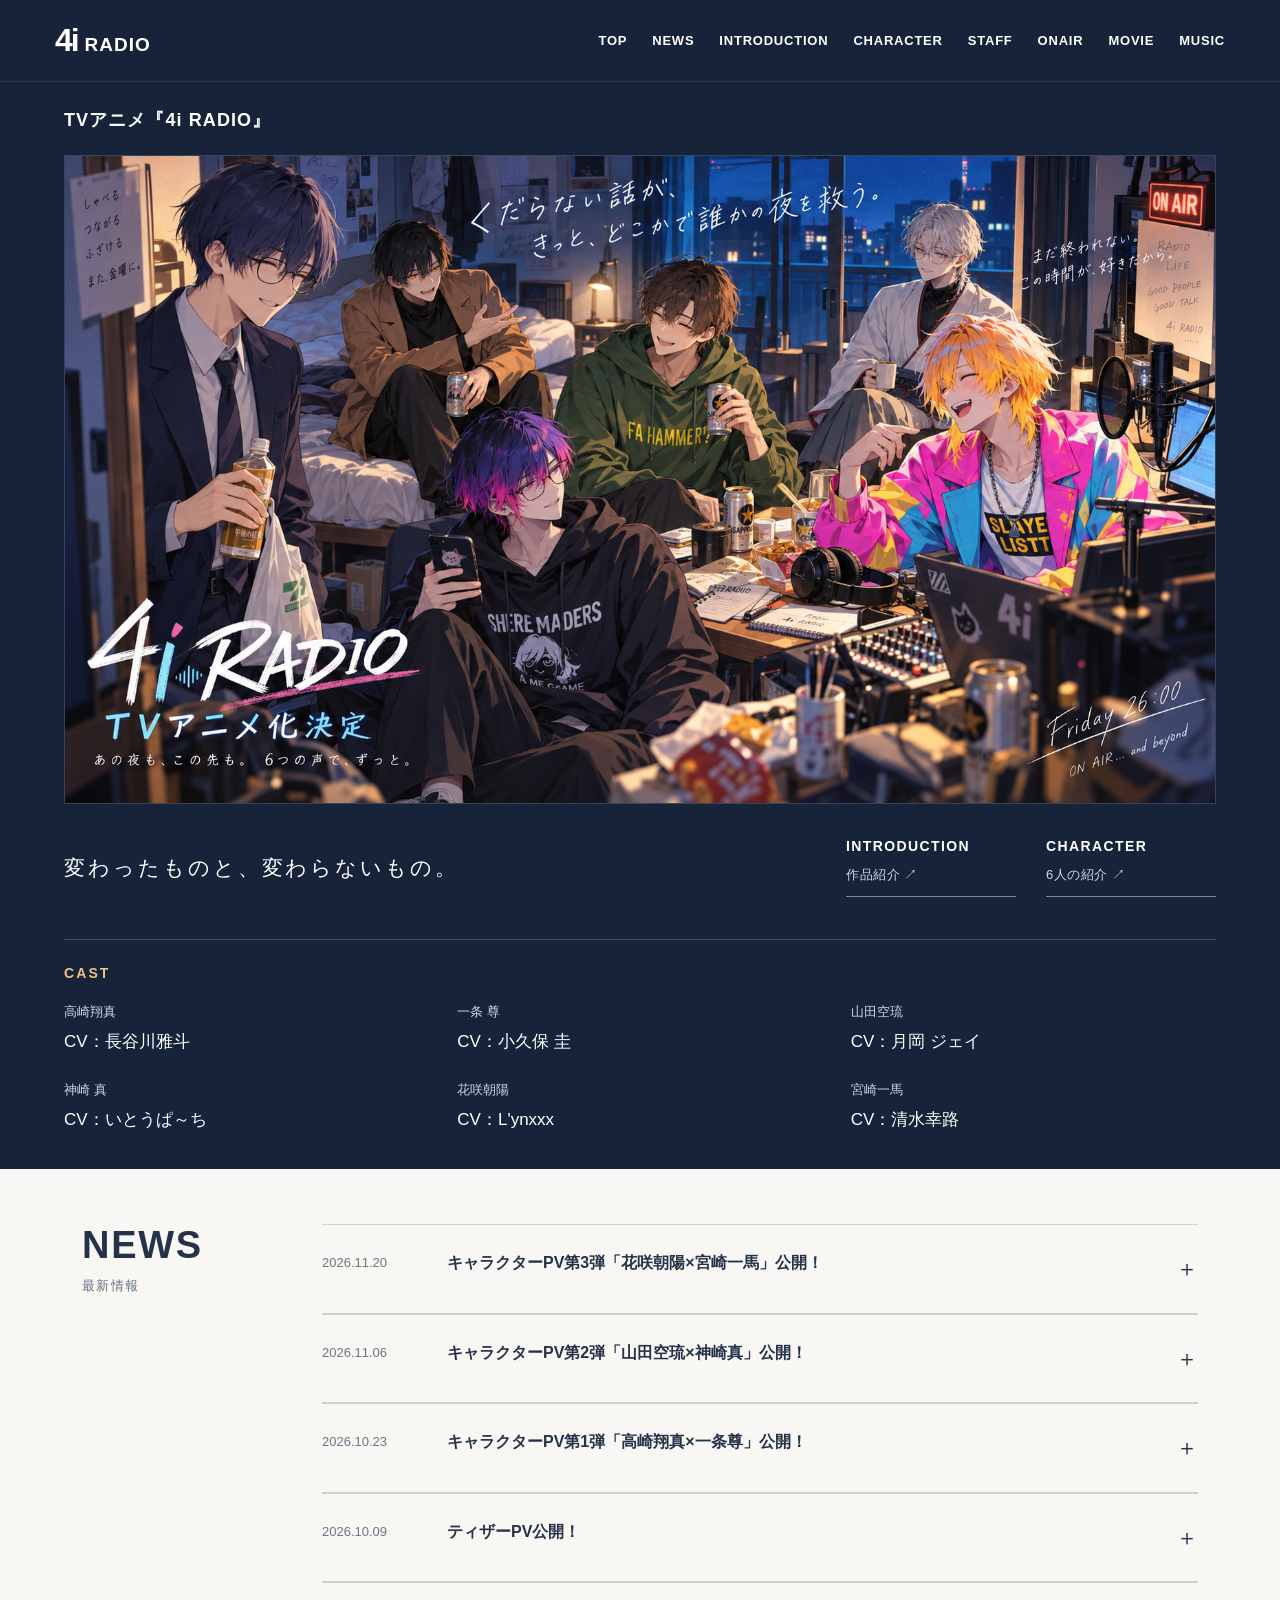
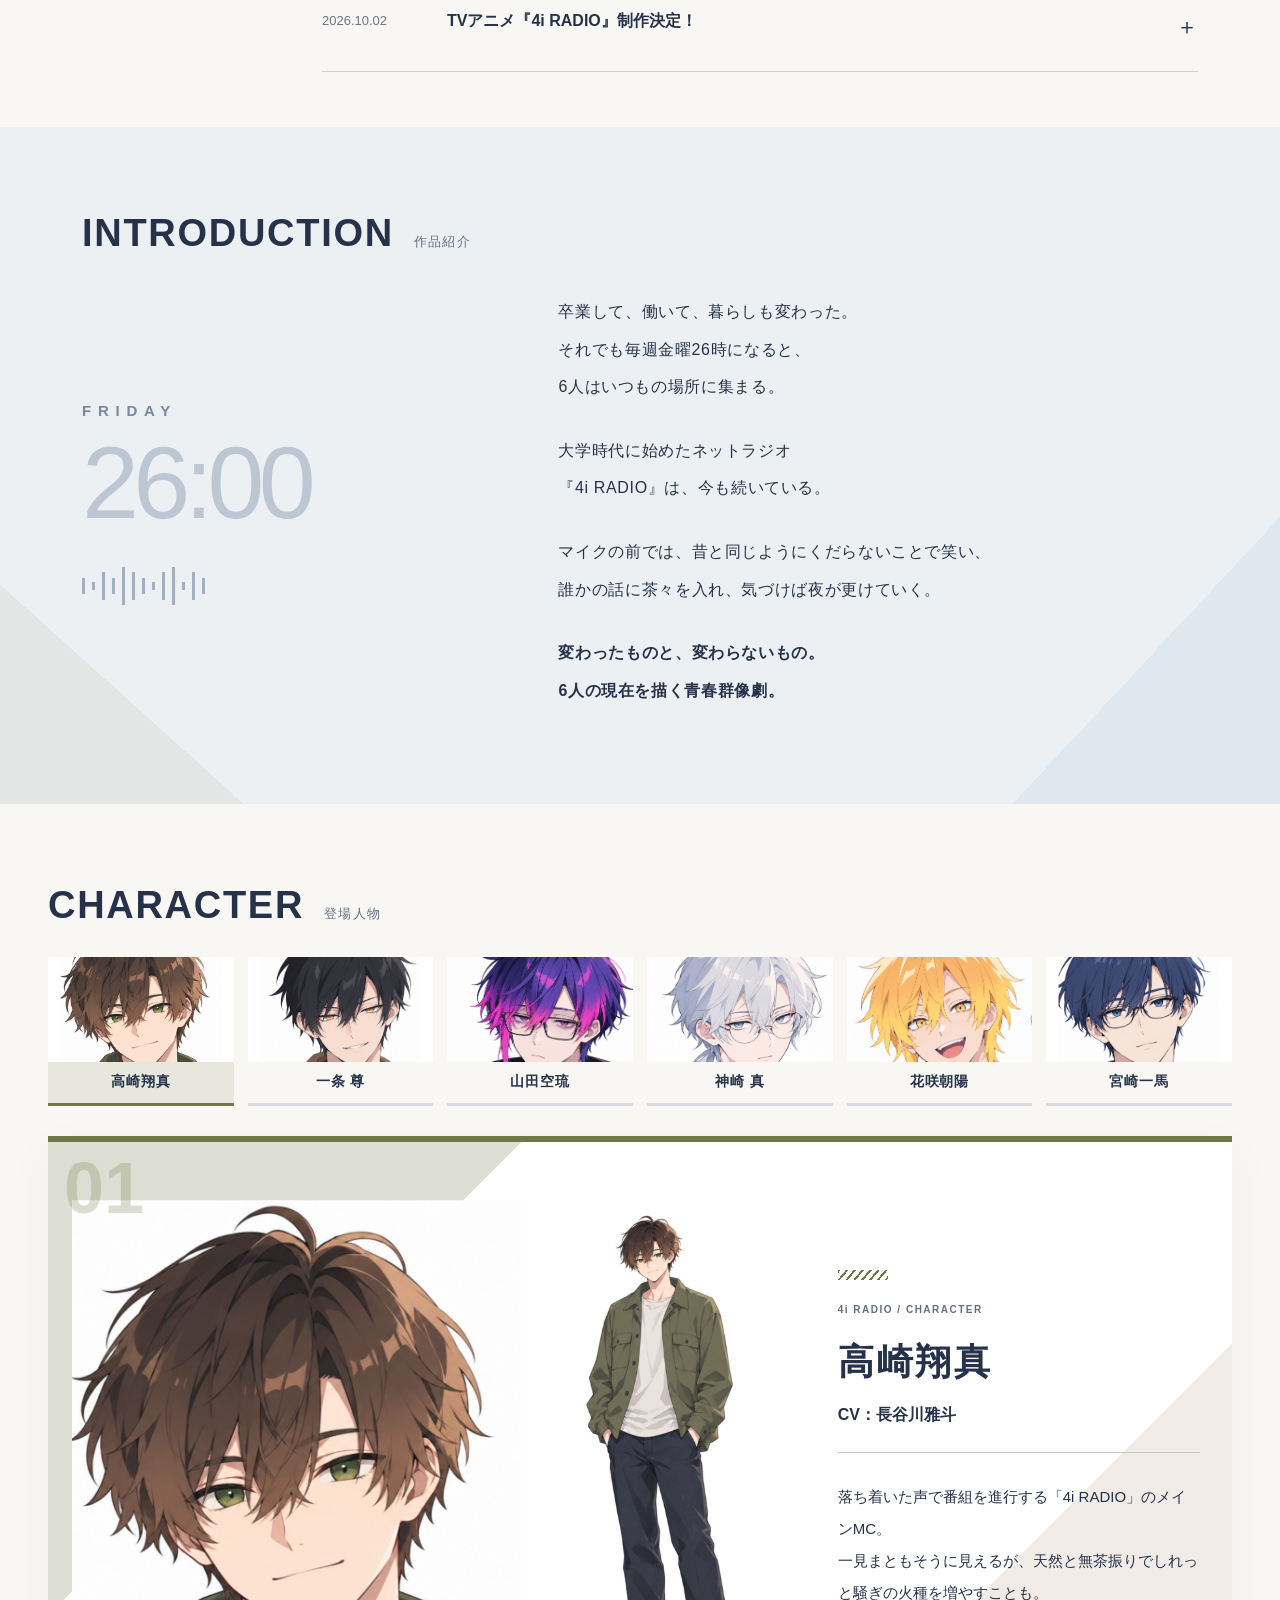
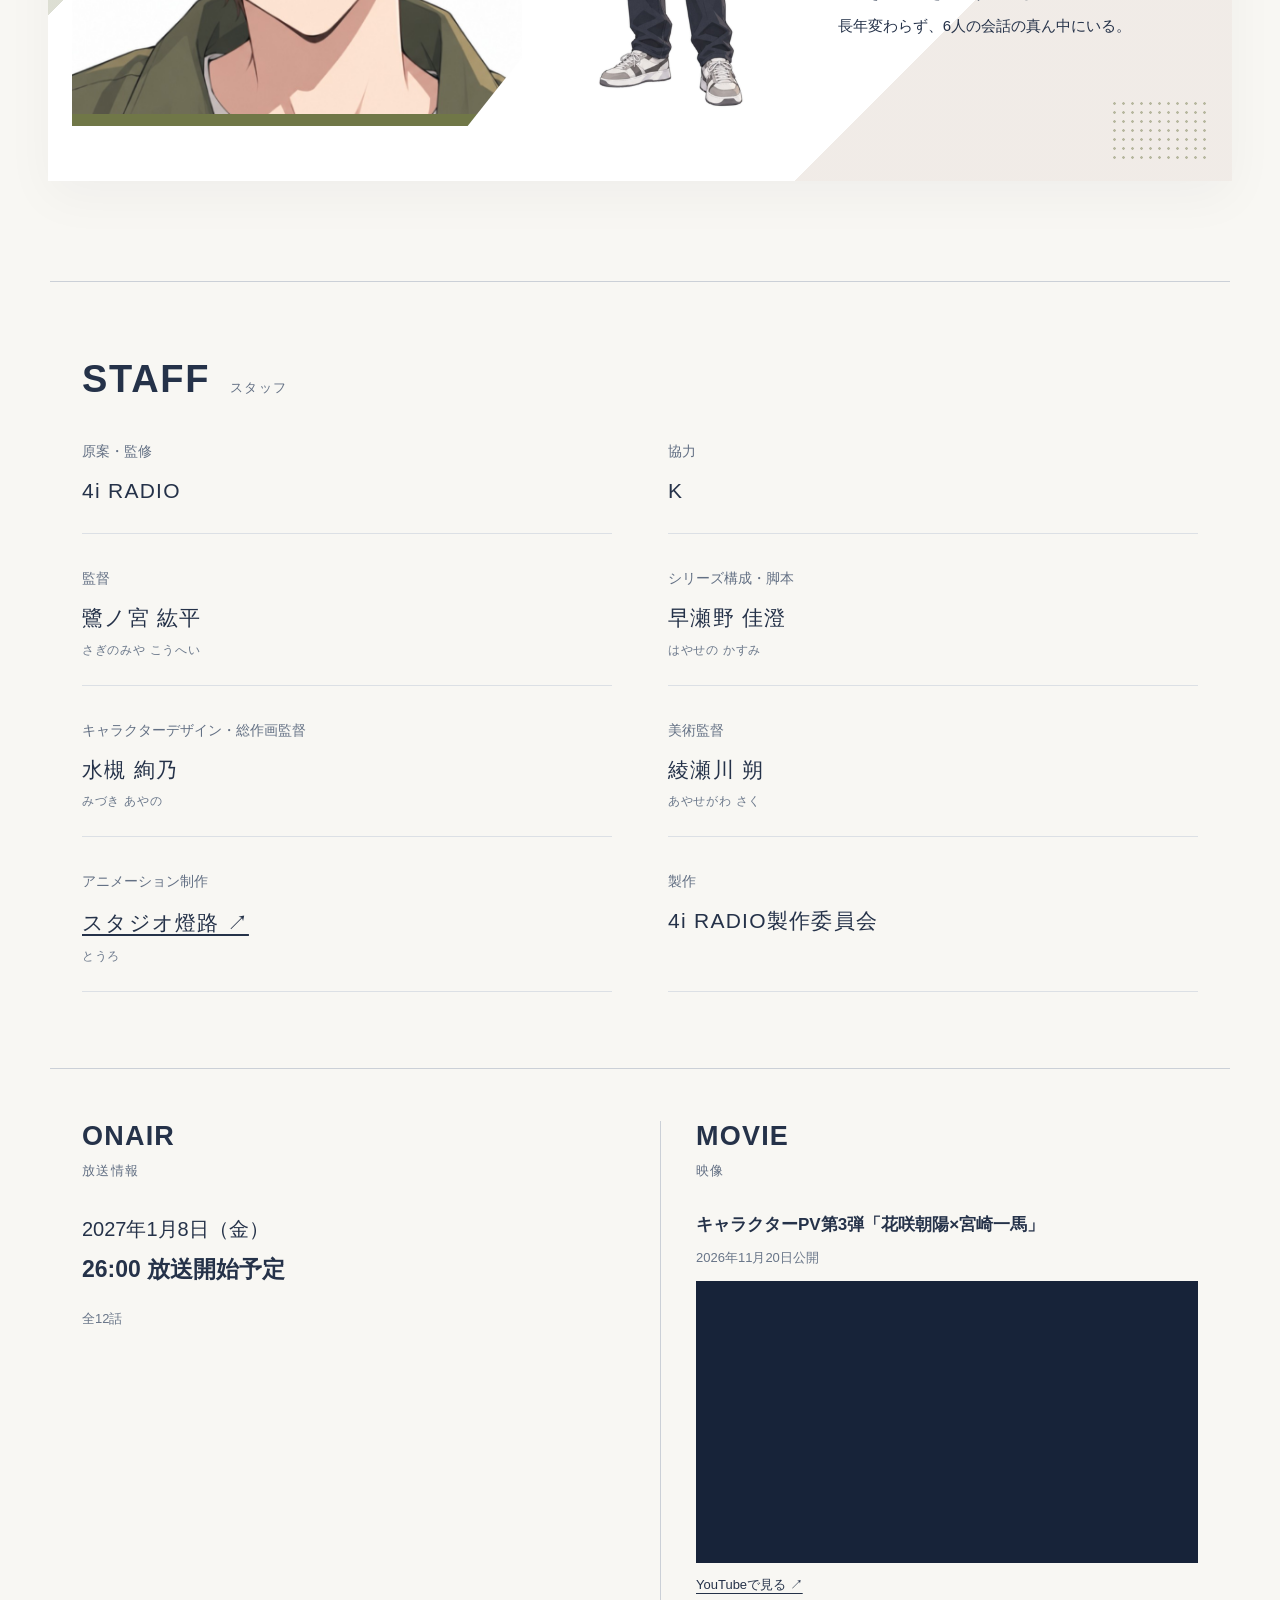
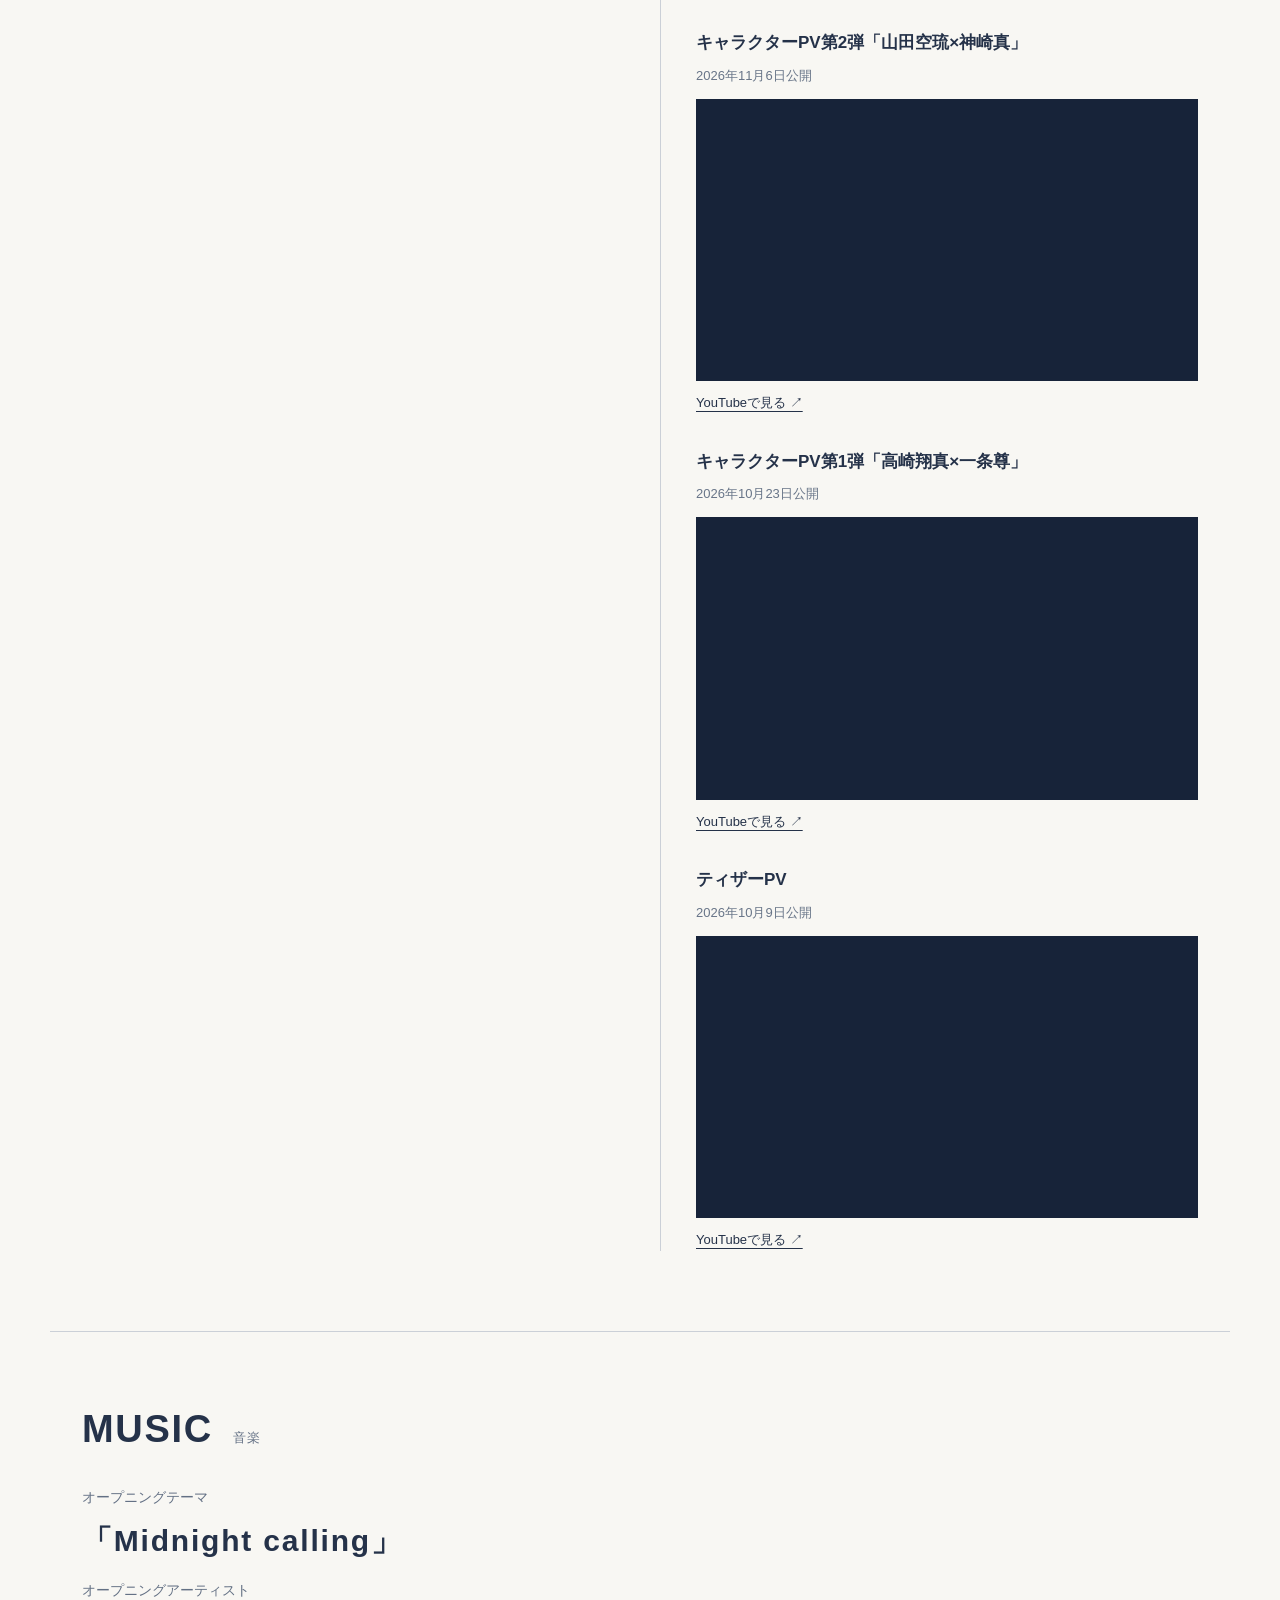
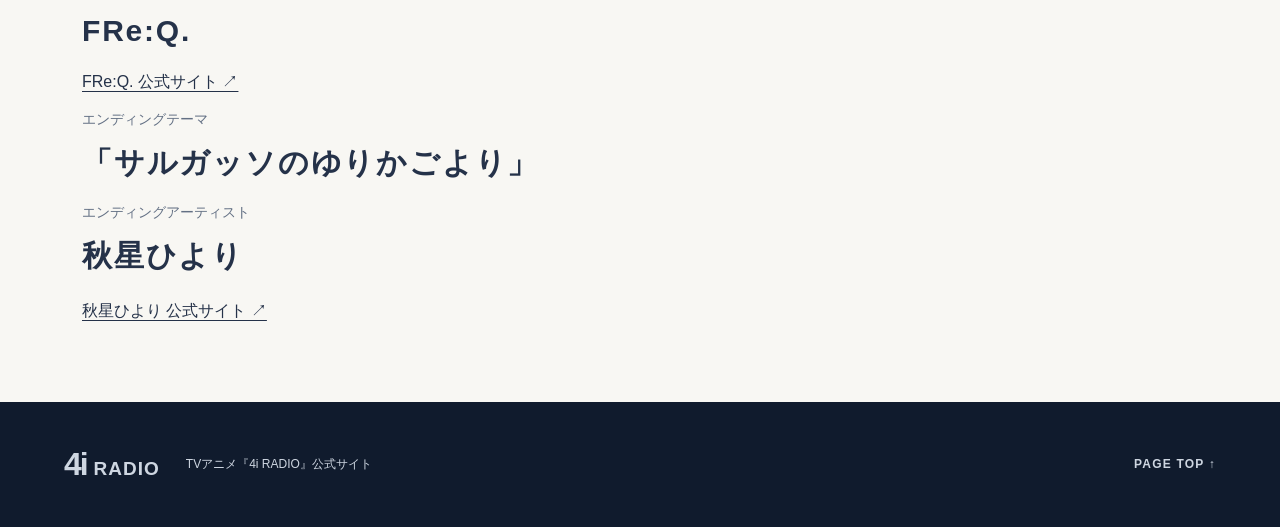
==== commit 1d449b5c: "Add ending theme title Sargasso no Yurikago yori" ====
--- a/index.html
+++ b/index.html
@@ -27,6 +27,6 @@
 <article class="movie-card"><h3>キャラクターPV第1弾「高崎翔真×一条尊」</h3><p class="coming-note"><time datetime="2026-10-23">2026年10月23日公開</time></p><iframe class="movie-player" src="https://www.youtube.com/embed/x97MBxKRWTA" title="TVアニメ『4i RADIO』キャラクターPV第1弾「高崎翔真×一条尊」" loading="lazy" referrerpolicy="strict-origin-when-cross-origin" allow="accelerometer; autoplay; clipboard-write; encrypted-media; gyroscope; picture-in-picture; web-share" allowfullscreen></iframe><a class="official-link" href="https://www.youtube.com/watch?v=x97MBxKRWTA" target="_blank" rel="noopener noreferrer">YouTubeで見る ↗</a></article>
 <article class="movie-card"><h3>ティザーPV</h3><p class="coming-note"><time datetime="2026-10-09">2026年10月9日公開</time></p><iframe class="movie-player" src="https://www.youtube.com/embed/NEb-9V9kgBg" title="TVアニメ『4i RADIO』ティザーPV" loading="lazy" referrerpolicy="strict-origin-when-cross-origin" allow="accelerometer; autoplay; clipboard-write; encrypted-media; gyroscope; picture-in-picture; web-share" allowfullscreen></iframe><a class="official-link" href="https://www.youtube.com/watch?v=NEb-9V9kgBg" target="_blank" rel="noopener noreferrer">YouTubeで見る ↗</a></article>
 </div></section></div>
-<section id="music" class="section music-section"><div class="section-label"><h2>MUSIC</h2><span>音楽</span></div><p class="music-label">オープニングテーマ</p><h3>「Midnight calling」</h3><p class="music-label">オープニングアーティスト</p><h3>FRe:Q.</h3><a class="official-link" href="https://freq-official.github.io/" target="_blank" rel="noopener noreferrer">FRe:Q. 公式サイト ↗</a><p class="music-label">エンディングアーティスト</p><h3>秋星ひより</h3><a class="official-link" href="https://hiyori-akiboshi.github.io/" target="_blank" rel="noopener noreferrer">秋星ひより 公式サイト ↗</a></section>
+<section id="music" class="section music-section"><div class="section-label"><h2>MUSIC</h2><span>音楽</span></div><p class="music-label">オープニングテーマ</p><h3>「Midnight calling」</h3><p class="music-label">オープニングアーティスト</p><h3>FRe:Q.</h3><a class="official-link" href="https://freq-official.github.io/" target="_blank" rel="noopener noreferrer">FRe:Q. 公式サイト ↗</a><p class="music-label">エンディングテーマ</p><h3>「サルガッソのゆりかごより」</h3><p class="music-label">エンディングアーティスト</p><h3>秋星ひより</h3><a class="official-link" href="https://hiyori-akiboshi.github.io/" target="_blank" rel="noopener noreferrer">秋星ひより 公式サイト ↗</a></section>
 </main><footer><a class="brand" href="#top">4i <span>RADIO</span></a><p>TVアニメ『4i RADIO』公式サイト</p><a class="back-top" href="#top">PAGE TOP ↑</a></footer>
 </body></html>
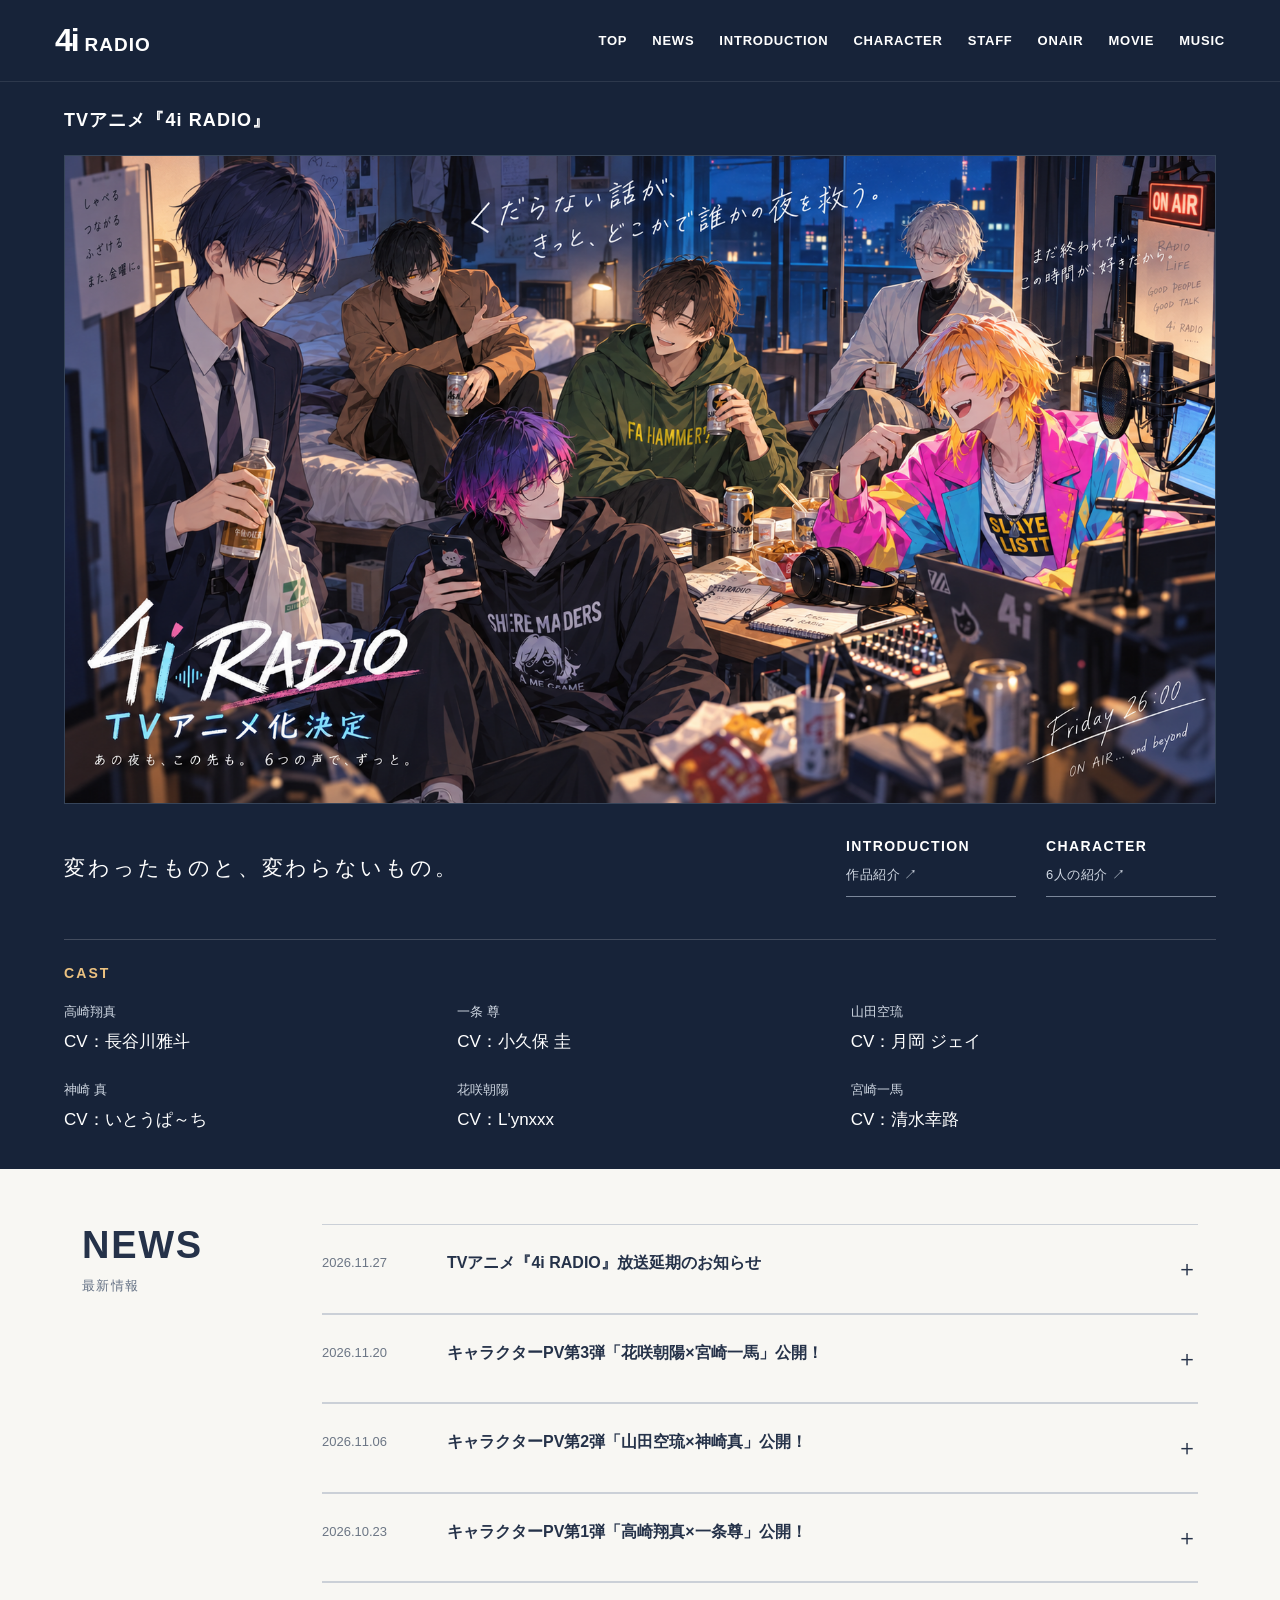
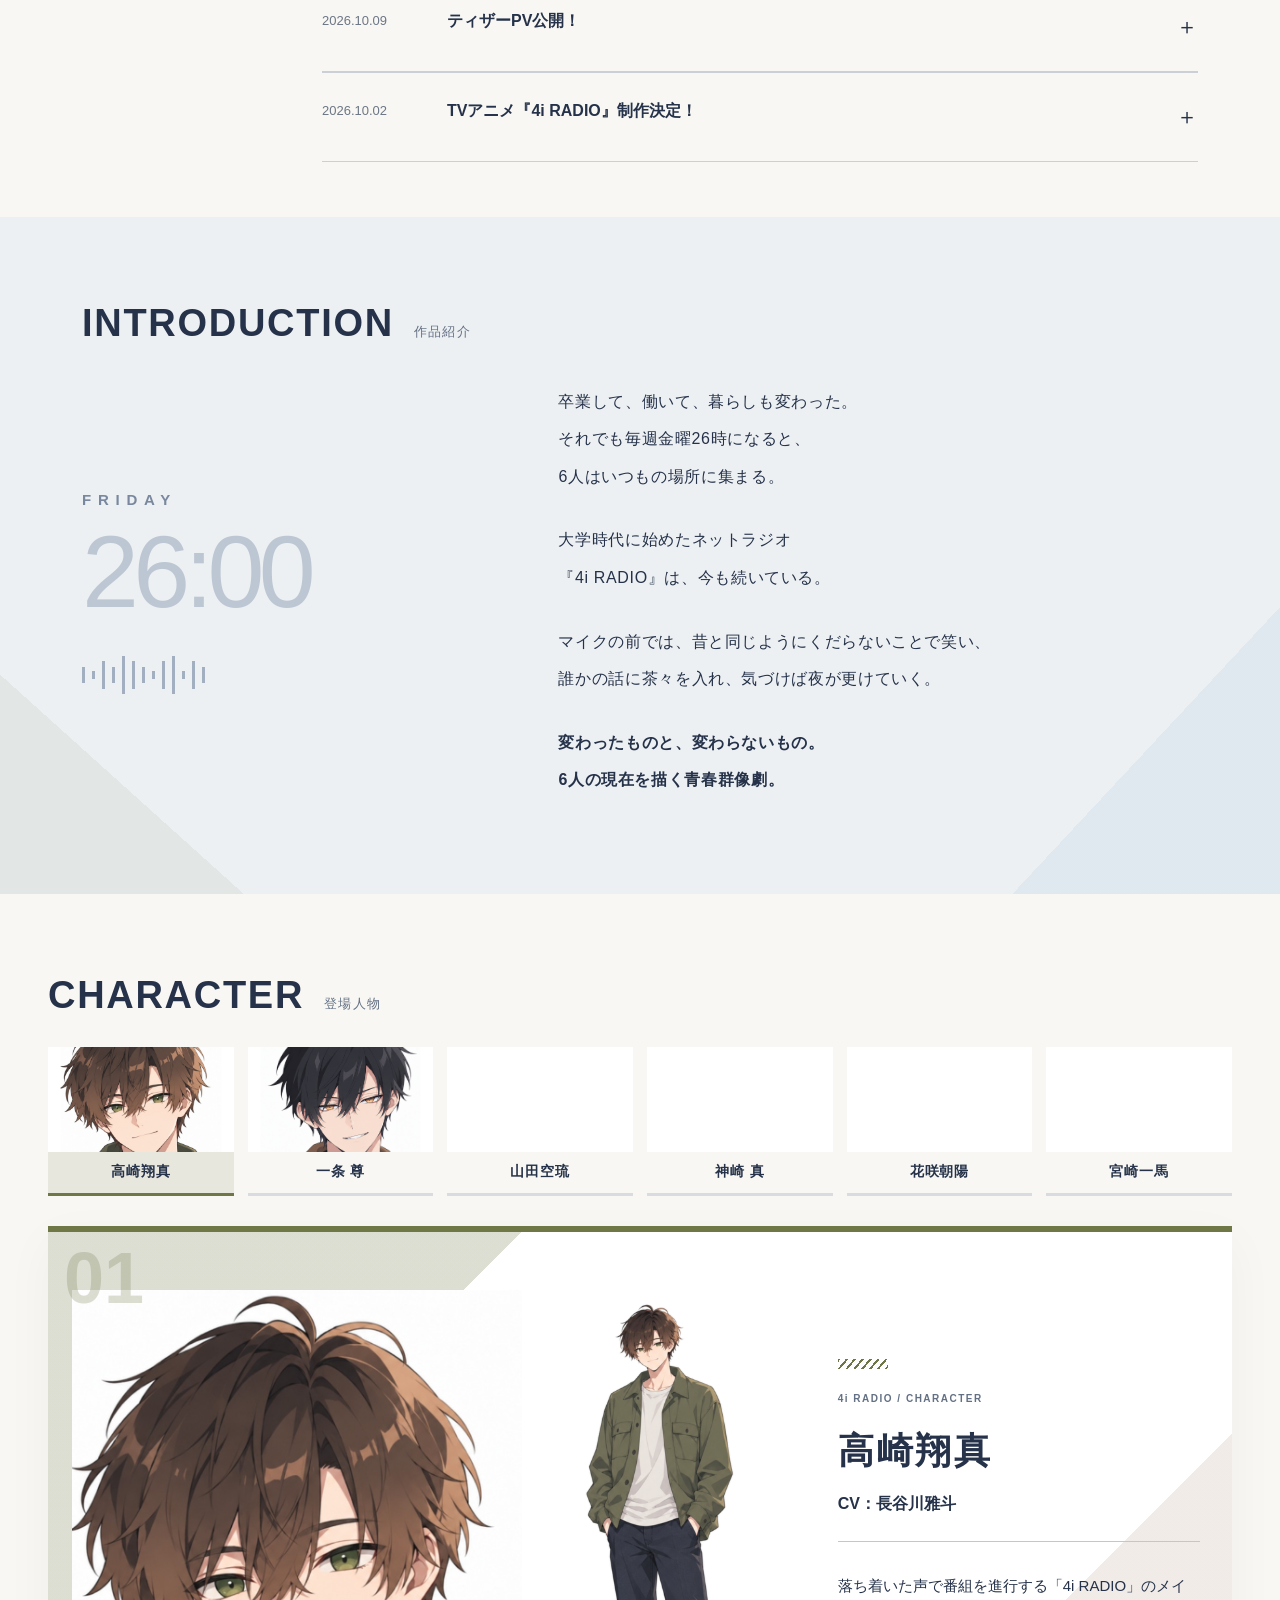
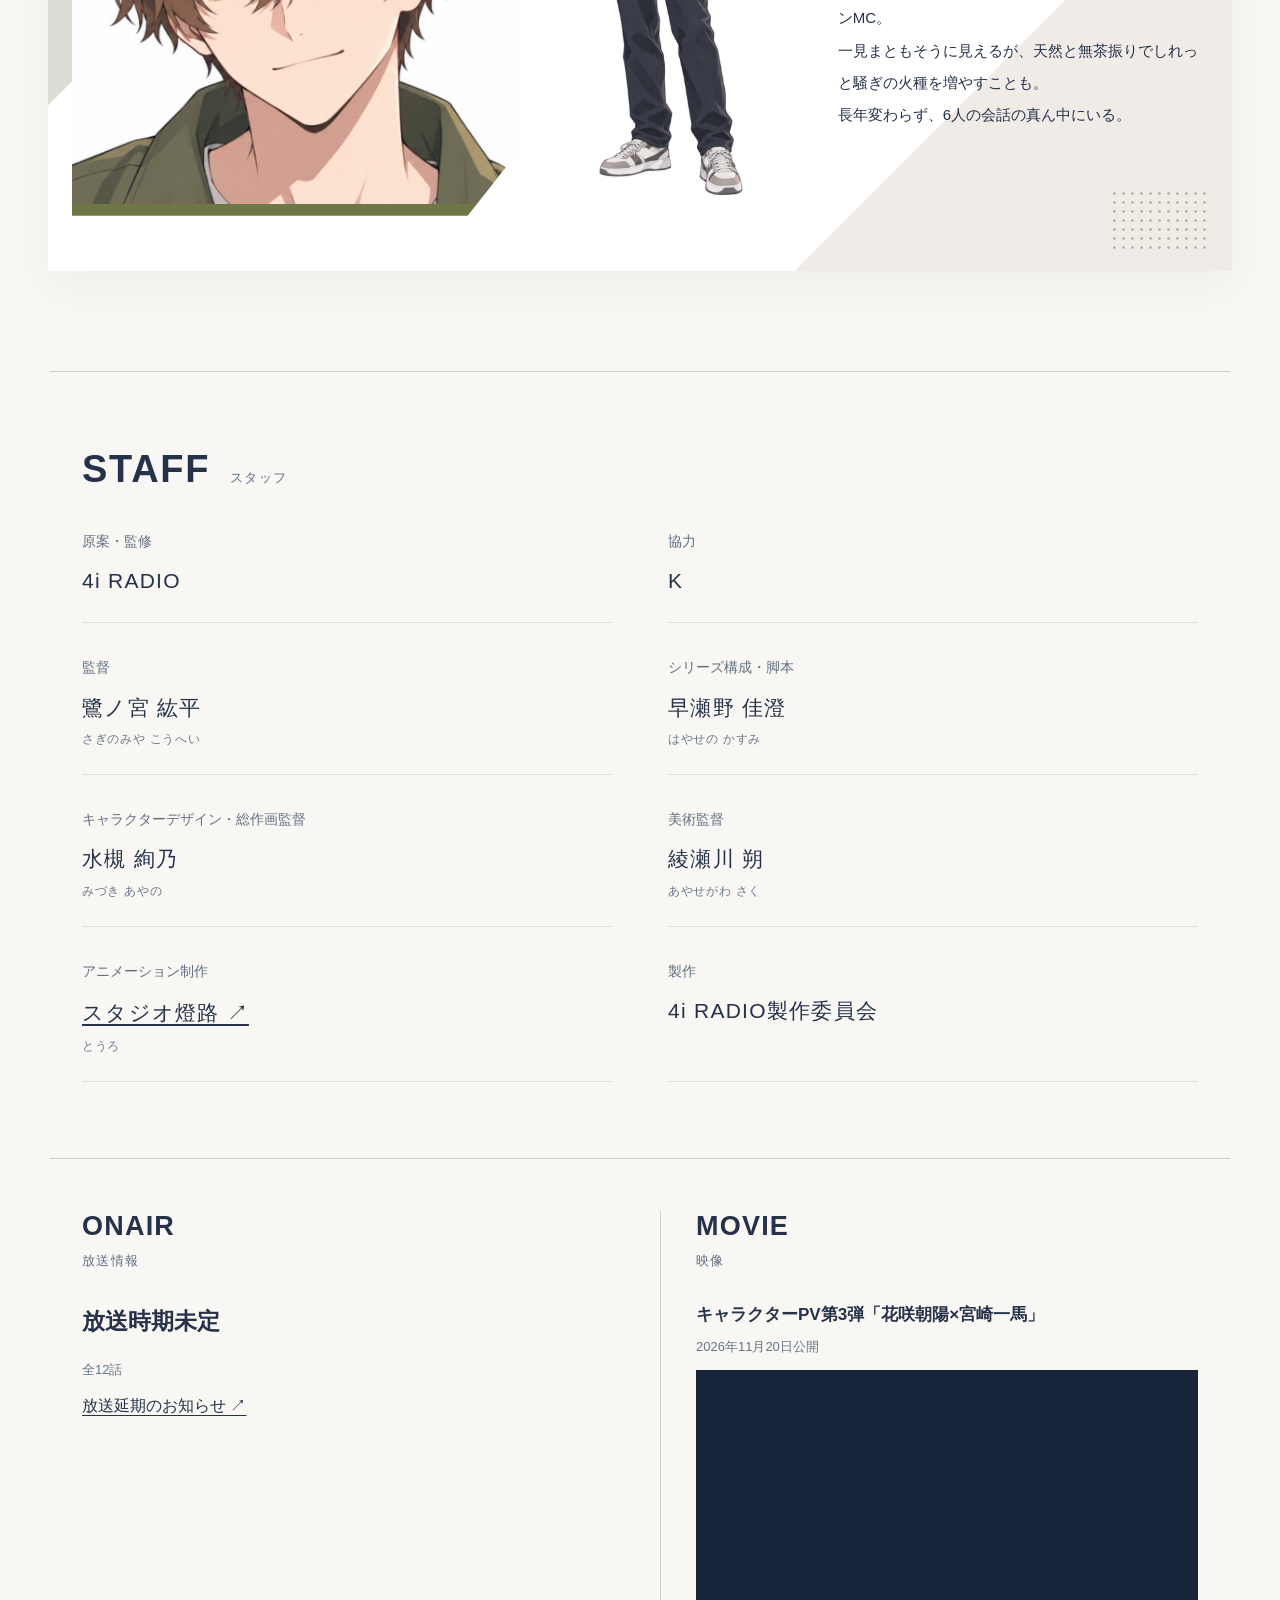
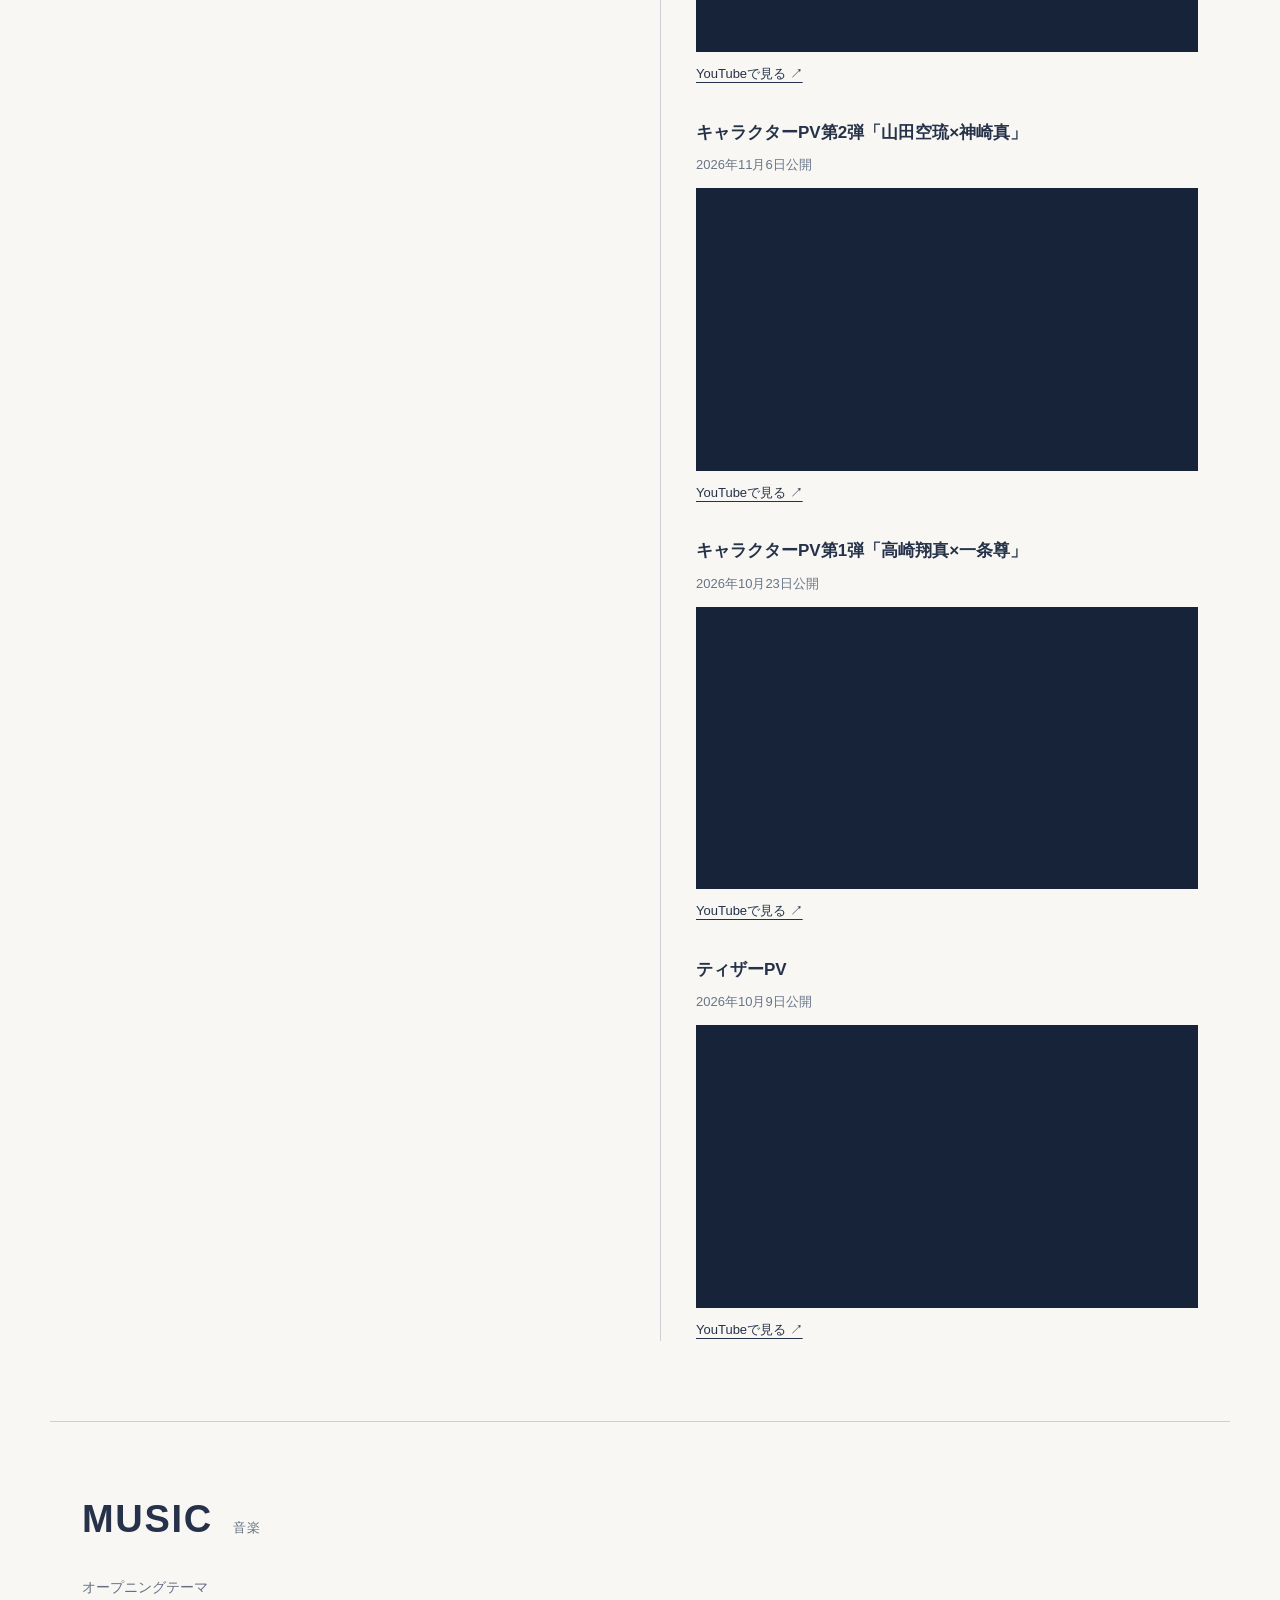
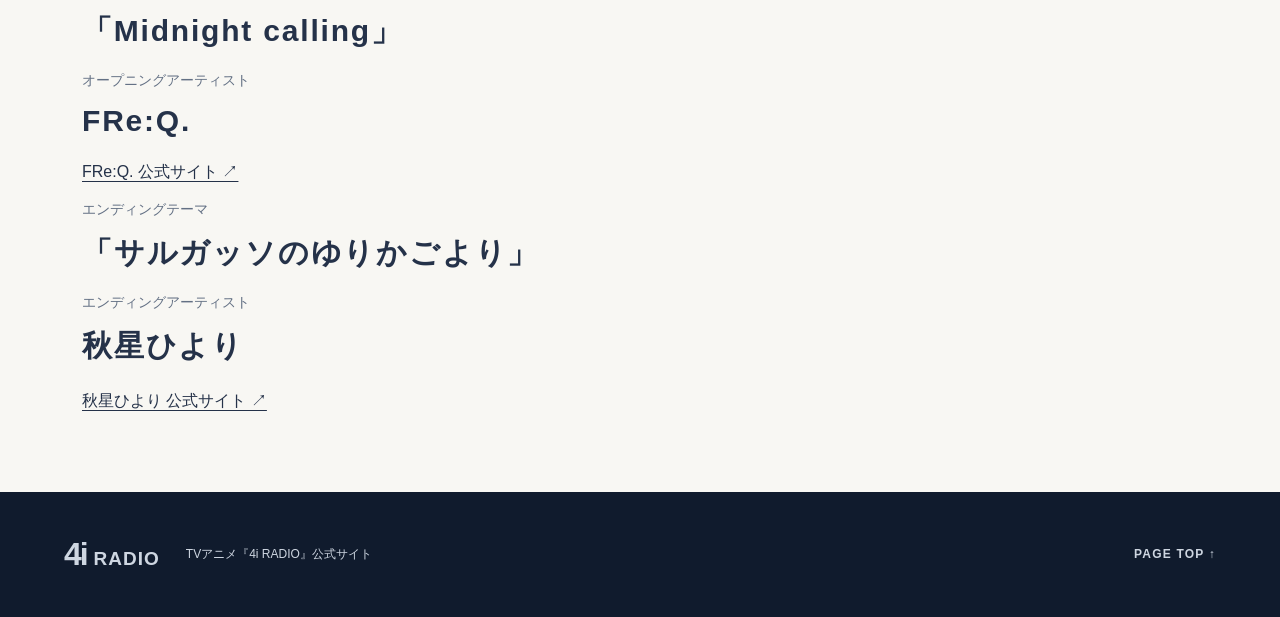
==== commit 9ff52bd2: "Announce broadcast postponement and update ONAIR" ====
--- a/index.html
+++ b/index.html
@@ -5,7 +5,7 @@
 <title>TVアニメ『4i RADIO』公式サイト</title>
 <meta name="description" content="大学時代に始めたネットラジオ『4i RADIO』は、今も続いている。6人の現在を描く青春群像劇。TVアニメ化決定。">
 <link rel="icon" type="image/svg+xml" href="data:image/svg+xml,%3Csvg xmlns='http://www.w3.org/2000/svg' viewBox='0 0 32 32'%3E%3Crect width='32' height='32' rx='6' fill='%23172339'/%3E%3Ctext x='4' y='24' font-family='Arial' font-size='24' font-weight='bold' fill='%23ecc281'%3E4i%3C/text%3E%3C/svg%3E">
-<link rel="stylesheet" href="style.css?v=20261024"><script src="content.js?v=20261121" defer></script><script src="site.js?v=20261107-news" defer></script>
+<link rel="stylesheet" href="style.css?v=20261024"><script src="content.js?v=20261127" defer></script><script src="site.js?v=20261127-news" defer></script>
 <link rel="stylesheet" href="characters.css"><script src="characters.js" defer></script>
 </head>
 <body>
@@ -21,7 +21,7 @@
 <section id="news" class="news section"><div class="section-label"><h2>NEWS</h2><span>最新情報</span></div><div id="news-list"></div></section>
 <section id="introduction" class="introduction section"><div class="section-label"><h2>INTRODUCTION</h2><span>作品紹介</span></div><div class="intro-layout"><div class="time-art" aria-hidden="true"><span>FRIDAY</span><strong>26:00</strong><div class="signal"><i></i><i></i><i></i><i></i><i></i><i></i><i></i><i></i><i></i><i></i><i></i><i></i><i></i></div></div><div class="intro-copy"><p>卒業して、働いて、暮らしも変わった。<br>それでも毎週金曜26時になると、<br>6人はいつもの場所に集まる。</p><p>大学時代に始めたネットラジオ<br>『4i RADIO』は、今も続いている。</p><p>マイクの前では、昔と同じようにくだらないことで笑い、<br>誰かの話に茶々を入れ、気づけば夜が更けていく。</p><p class="intro-ending">変わったものと、変わらないもの。<br>6人の現在を描く青春群像劇。</p></div></div></section>
 <section id="character" class="characters section"><div class="section-label"><h2>CHARACTER</h2><span>登場人物</span></div><div id="character-showcase"></div></section>
-<section id="staff" class="section staff-section"><div class="section-label"><h2>STAFF</h2><span>スタッフ</span></div><dl class="staff-credits"><div class="staff-entry"><dt>原案・監修</dt><dd>4i RADIO</dd></div><div class="staff-entry"><dt>協力</dt><dd>K</dd></div><div class="staff-entry"><dt>監督</dt><dd>鷺ノ宮 紘平</dd><dd class="staff-reading">さぎのみや こうへい</dd></div><div class="staff-entry"><dt>シリーズ構成・脚本</dt><dd>早瀬野 佳澄</dd><dd class="staff-reading">はやせの かすみ</dd></div><div class="staff-entry"><dt>キャラクターデザイン・総作画監督</dt><dd>水槻 絢乃</dd><dd class="staff-reading">みづき あやの</dd></div><div class="staff-entry"><dt>美術監督</dt><dd>綾瀬川 朔</dd><dd class="staff-reading">あやせがわ さく</dd></div><div class="staff-entry"><dt>アニメーション制作</dt><dd><a class="official-link" href="https://studio-touro.github.io/" target="_blank" rel="noopener noreferrer">スタジオ燈路 ↗</a></dd><dd class="staff-reading">とうろ</dd></div><div class="staff-entry"><dt>製作</dt><dd>4i RADIO製作委員会</dd></div></dl></section><div class="coming-grid section"><section id="onair"><div class="section-label"><h2>ONAIR</h2><span>放送情報</span></div><p class="onair-date"><time datetime="2027-01-08">2027年1月8日（金）</time><br><strong>26:00 放送開始予定</strong></p><p class="coming-note">全12話</p></section><section id="movie"><div class="section-label"><h2>MOVIE</h2><span>映像</span></div><div class="movie-list">
+<section id="staff" class="section staff-section"><div class="section-label"><h2>STAFF</h2><span>スタッフ</span></div><dl class="staff-credits"><div class="staff-entry"><dt>原案・監修</dt><dd>4i RADIO</dd></div><div class="staff-entry"><dt>協力</dt><dd>K</dd></div><div class="staff-entry"><dt>監督</dt><dd>鷺ノ宮 紘平</dd><dd class="staff-reading">さぎのみや こうへい</dd></div><div class="staff-entry"><dt>シリーズ構成・脚本</dt><dd>早瀬野 佳澄</dd><dd class="staff-reading">はやせの かすみ</dd></div><div class="staff-entry"><dt>キャラクターデザイン・総作画監督</dt><dd>水槻 絢乃</dd><dd class="staff-reading">みづき あやの</dd></div><div class="staff-entry"><dt>美術監督</dt><dd>綾瀬川 朔</dd><dd class="staff-reading">あやせがわ さく</dd></div><div class="staff-entry"><dt>アニメーション制作</dt><dd><a class="official-link" href="https://studio-touro.github.io/" target="_blank" rel="noopener noreferrer">スタジオ燈路 ↗</a></dd><dd class="staff-reading">とうろ</dd></div><div class="staff-entry"><dt>製作</dt><dd>4i RADIO製作委員会</dd></div></dl></section><div class="coming-grid section"><section id="onair"><div class="section-label"><h2>ONAIR</h2><span>放送情報</span></div><p class="onair-date"><strong>放送時期未定</strong></p><p class="coming-note">全12話</p><a class="official-link" href="#news-20261127">放送延期のお知らせ ↗</a></section><section id="movie"><div class="section-label"><h2>MOVIE</h2><span>映像</span></div><div class="movie-list">
 <article class="movie-card"><h3>キャラクターPV第3弾「花咲朝陽×宮崎一馬」</h3><p class="coming-note"><time datetime="2026-11-20">2026年11月20日公開</time></p><iframe class="movie-player" src="https://www.youtube.com/embed/wRiQX4XhkNw" title="TVアニメ『4i RADIO』キャラクターPV第3弾「花咲朝陽×宮崎一馬」" loading="lazy" referrerpolicy="strict-origin-when-cross-origin" allow="accelerometer; autoplay; clipboard-write; encrypted-media; gyroscope; picture-in-picture; web-share" allowfullscreen></iframe><a class="official-link" href="https://www.youtube.com/watch?v=wRiQX4XhkNw" target="_blank" rel="noopener noreferrer">YouTubeで見る ↗</a></article>
 <article class="movie-card"><h3>キャラクターPV第2弾「山田空琉×神崎真」</h3><p class="coming-note"><time datetime="2026-11-06">2026年11月6日公開</time></p><iframe class="movie-player" src="https://www.youtube.com/embed/1_f5daOCJ1g" title="TVアニメ『4i RADIO』キャラクターPV第2弾「山田空琉×神崎真」" loading="lazy" referrerpolicy="strict-origin-when-cross-origin" allow="accelerometer; autoplay; clipboard-write; encrypted-media; gyroscope; picture-in-picture; web-share" allowfullscreen></iframe><a class="official-link" href="https://www.youtube.com/watch?v=1_f5daOCJ1g" target="_blank" rel="noopener noreferrer">YouTubeで見る ↗</a></article>
 <article class="movie-card"><h3>キャラクターPV第1弾「高崎翔真×一条尊」</h3><p class="coming-note"><time datetime="2026-10-23">2026年10月23日公開</time></p><iframe class="movie-player" src="https://www.youtube.com/embed/x97MBxKRWTA" title="TVアニメ『4i RADIO』キャラクターPV第1弾「高崎翔真×一条尊」" loading="lazy" referrerpolicy="strict-origin-when-cross-origin" allow="accelerometer; autoplay; clipboard-write; encrypted-media; gyroscope; picture-in-picture; web-share" allowfullscreen></iframe><a class="official-link" href="https://www.youtube.com/watch?v=x97MBxKRWTA" target="_blank" rel="noopener noreferrer">YouTubeで見る ↗</a></article>
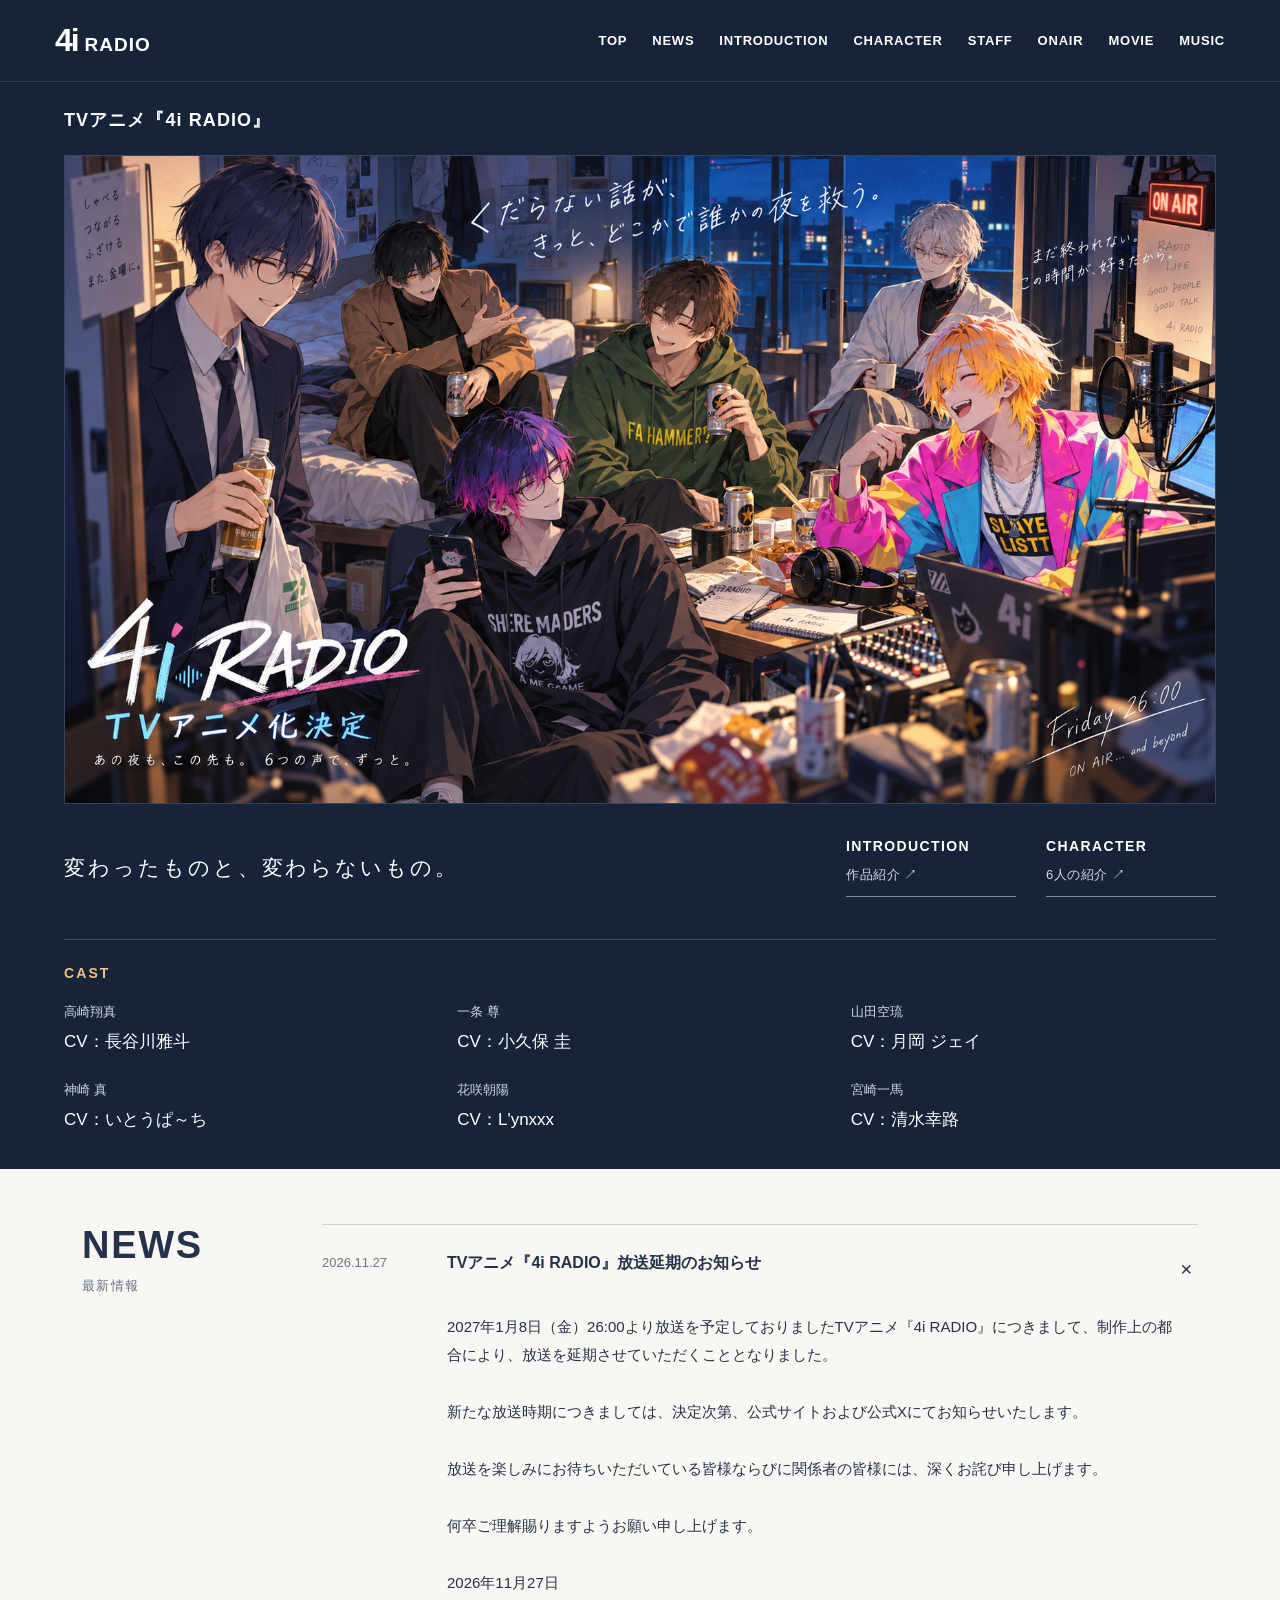
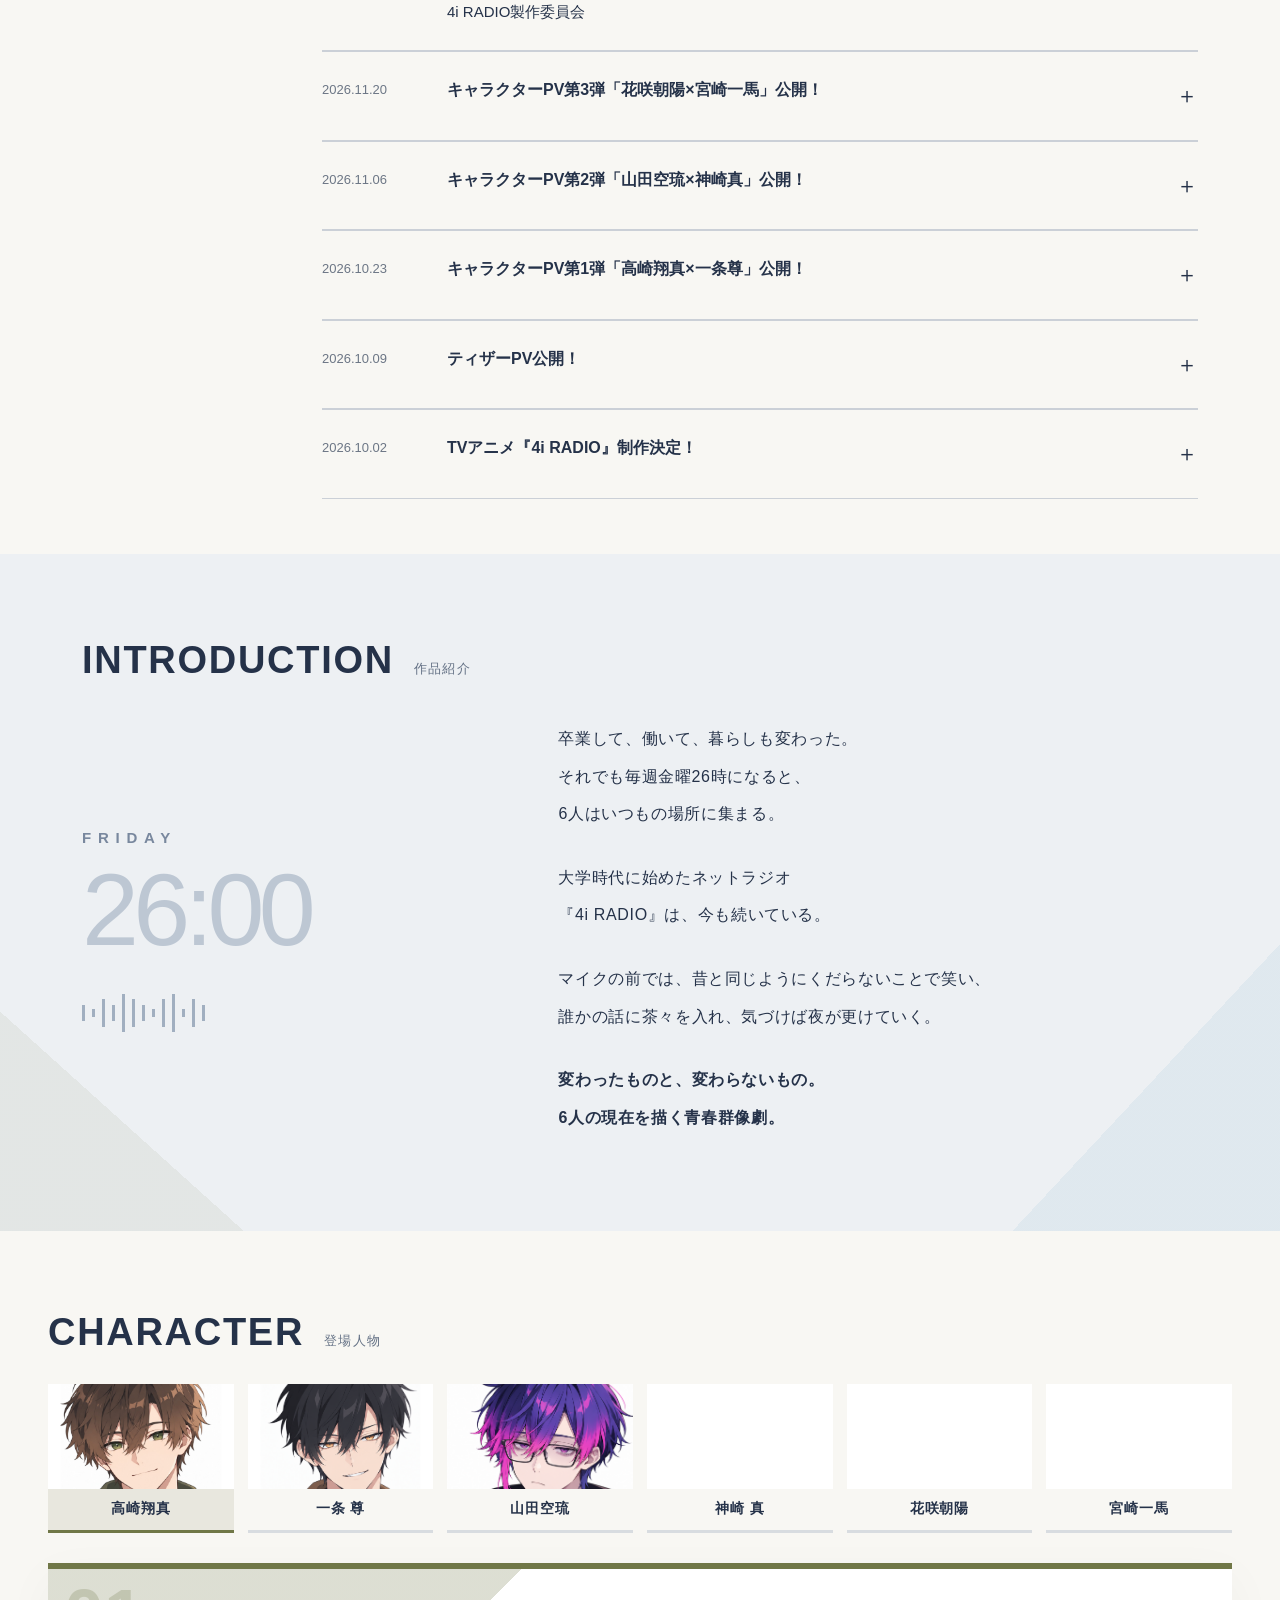
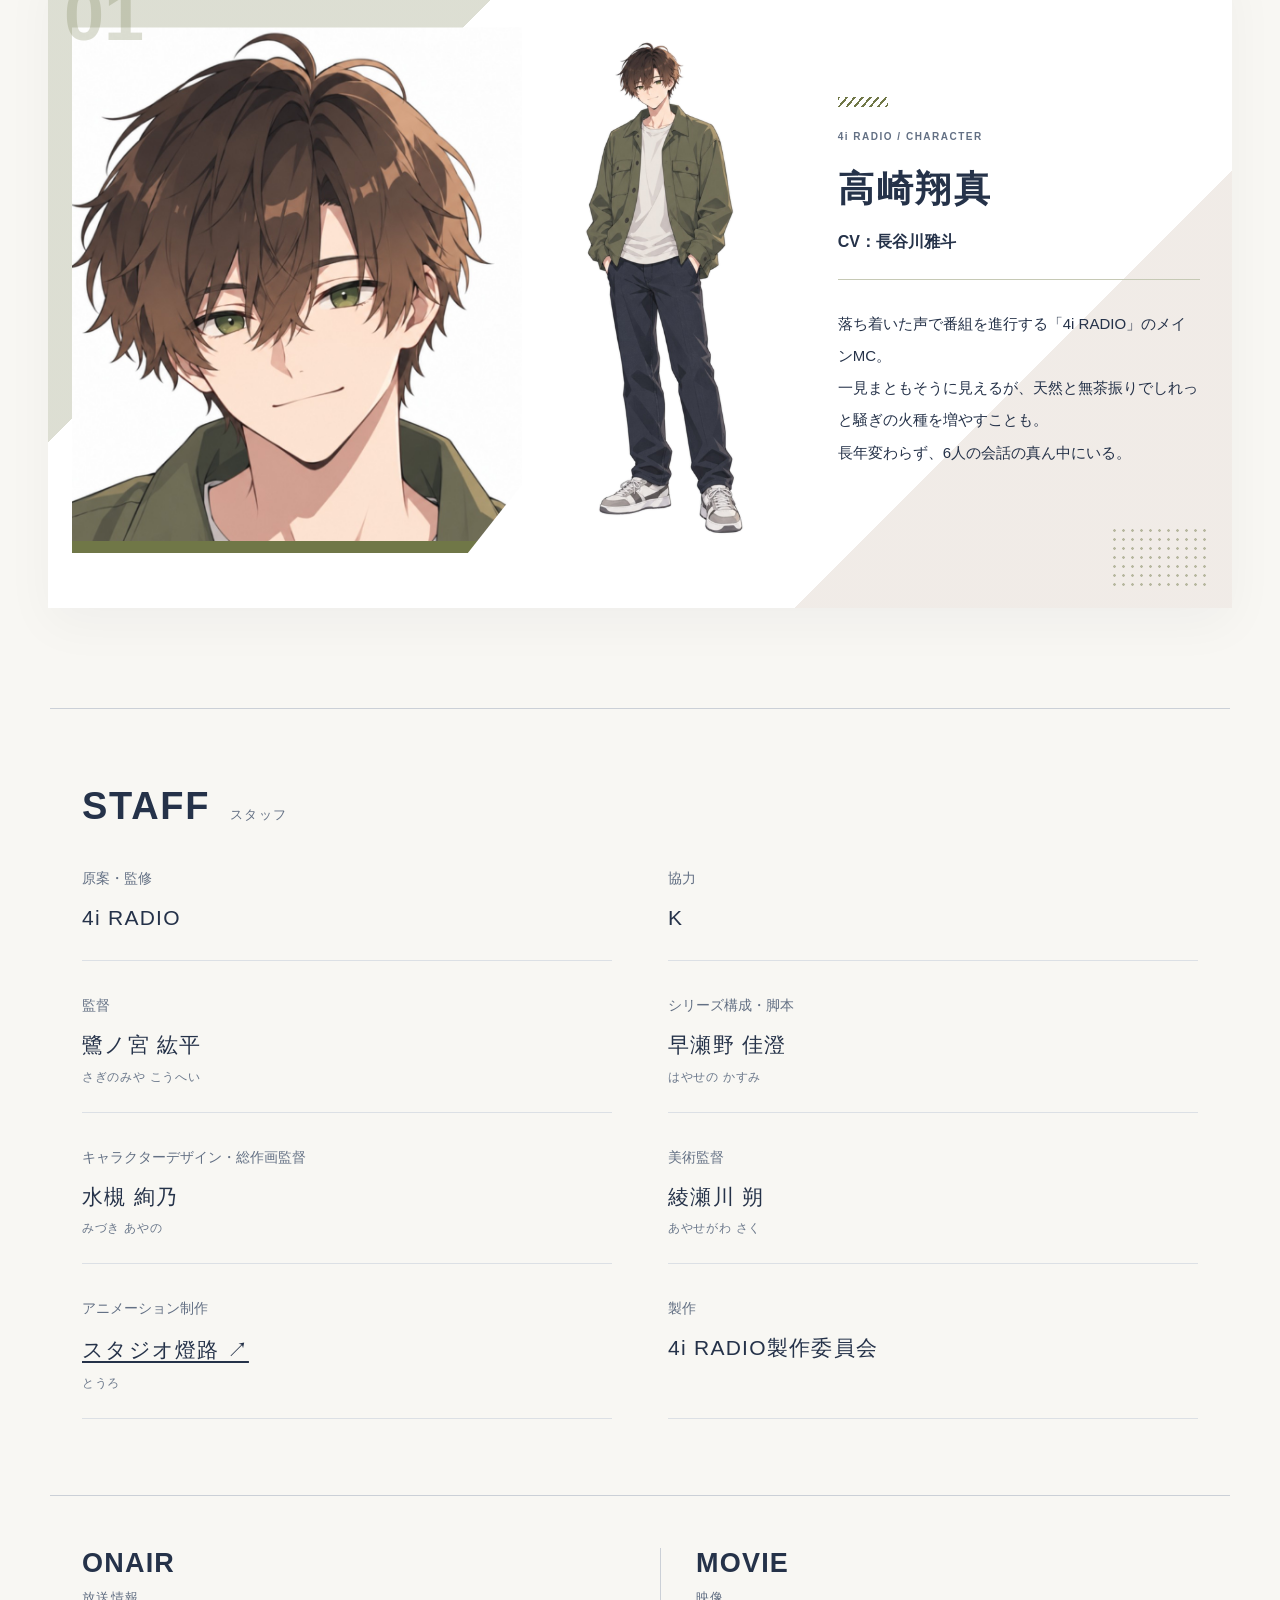
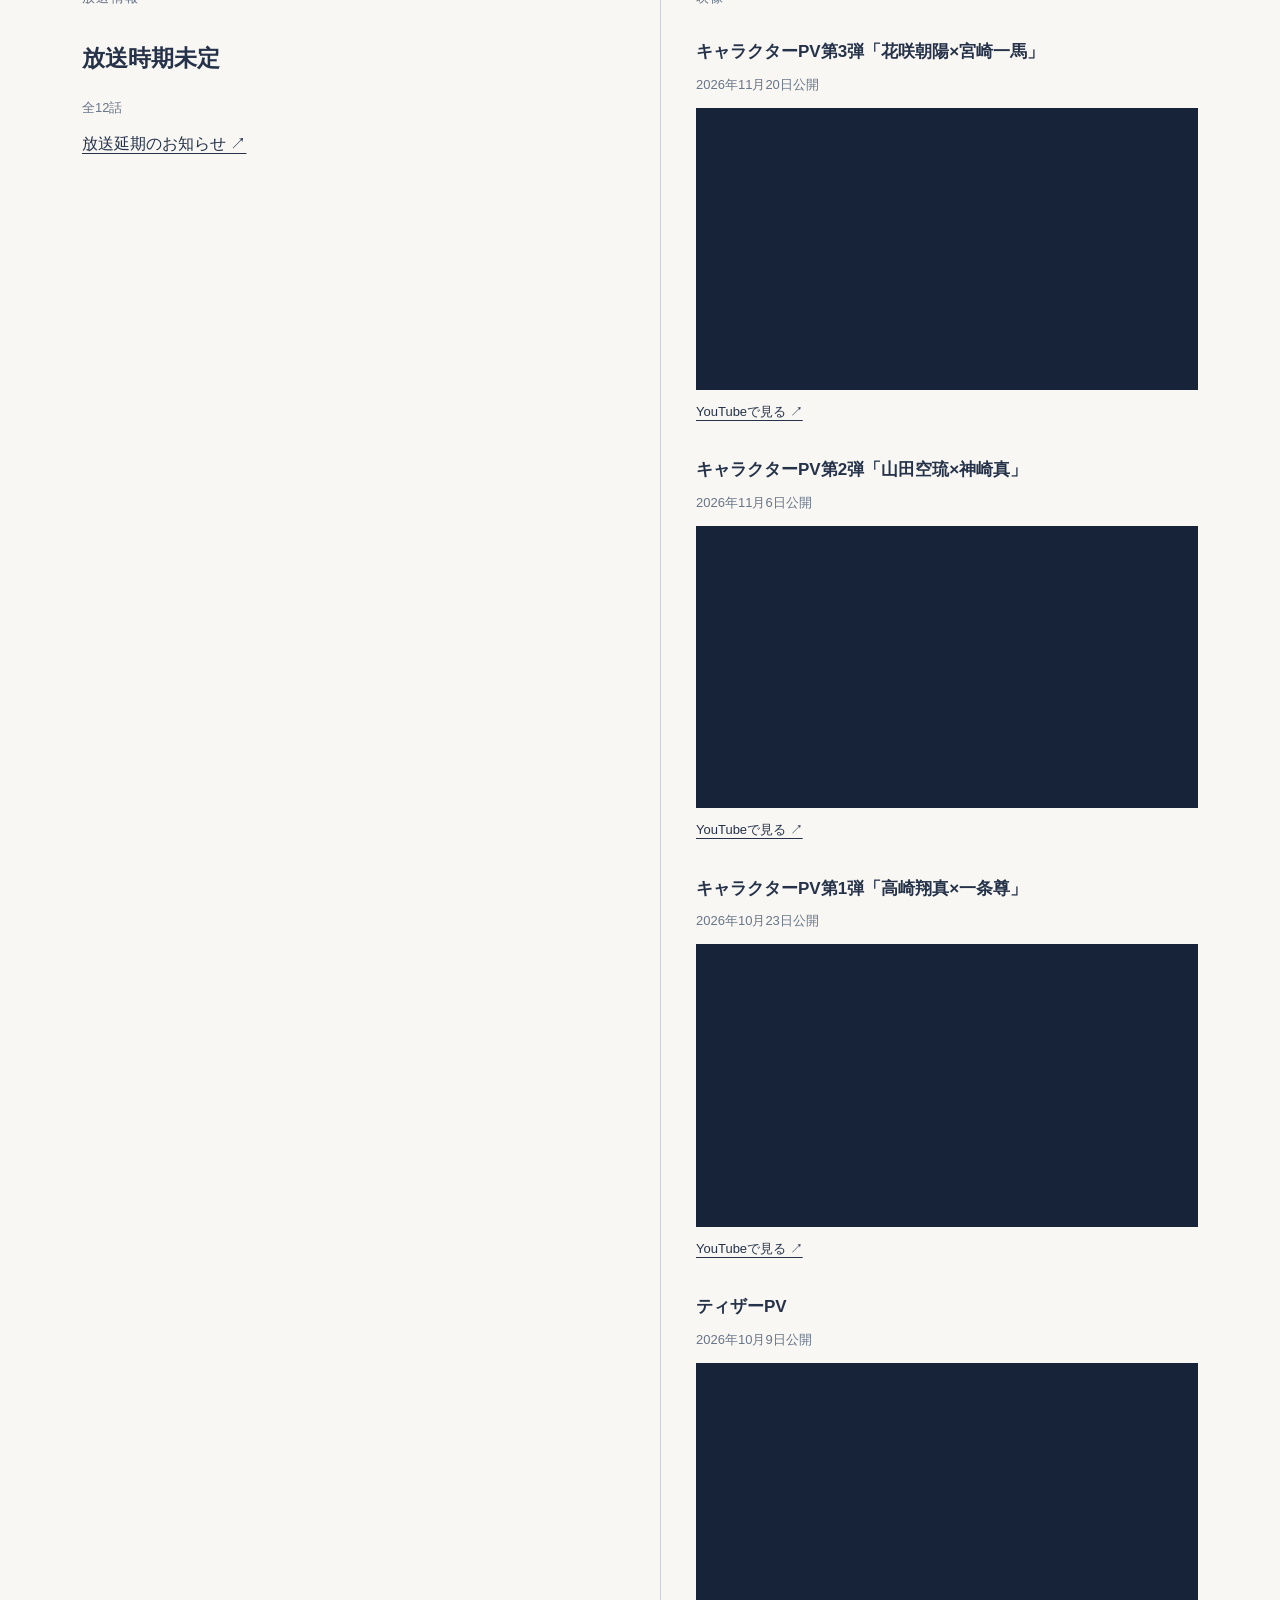
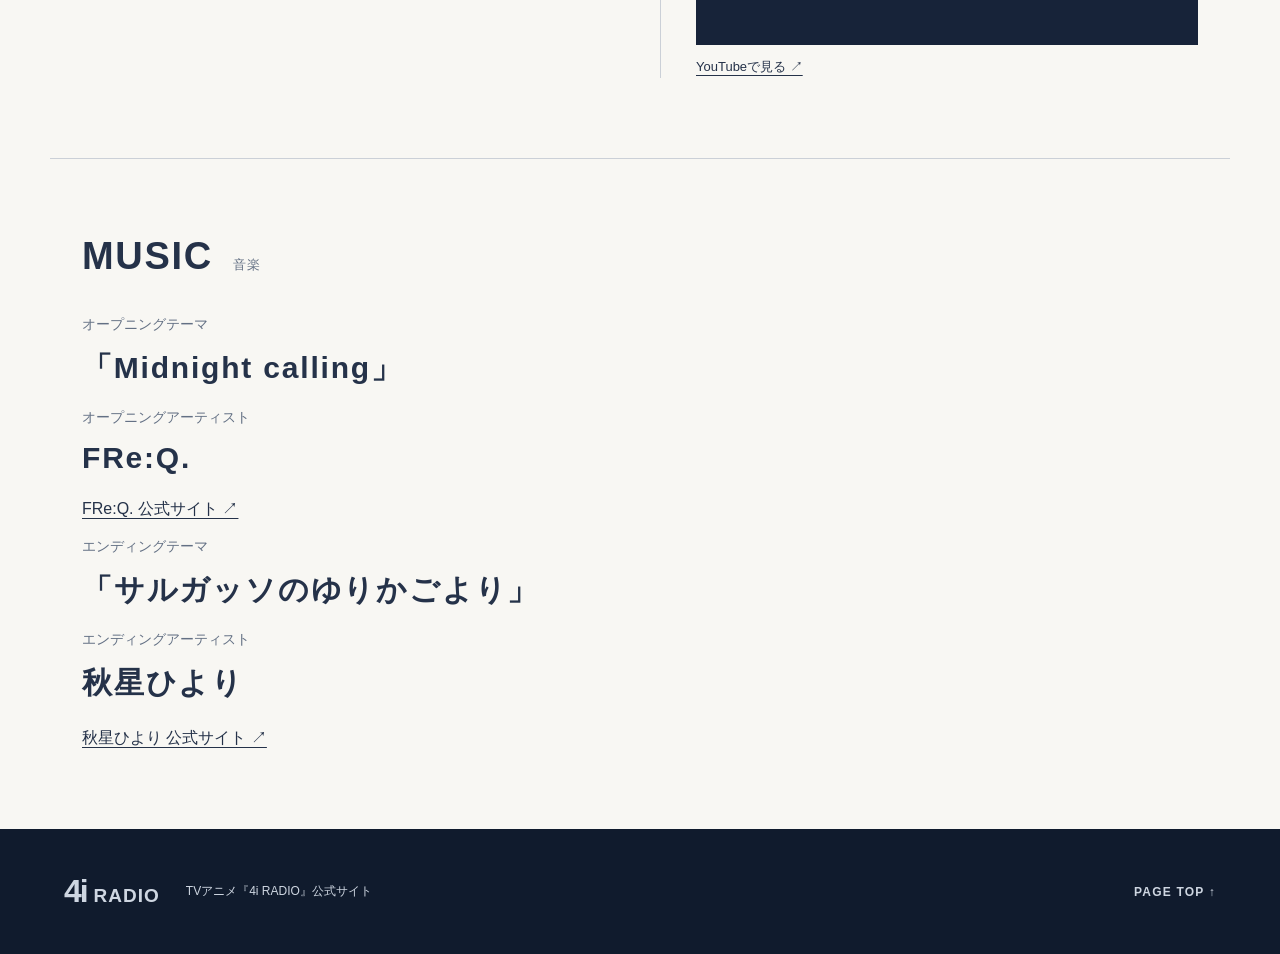
==== commit 0eff737d: "Make postponement notice directly accessible without JavaScript" ====
--- a/index.html
+++ b/index.html
@@ -5,7 +5,7 @@
 <title>TVアニメ『4i RADIO』公式サイト</title>
 <meta name="description" content="大学時代に始めたネットラジオ『4i RADIO』は、今も続いている。6人の現在を描く青春群像劇。TVアニメ化決定。">
 <link rel="icon" type="image/svg+xml" href="data:image/svg+xml,%3Csvg xmlns='http://www.w3.org/2000/svg' viewBox='0 0 32 32'%3E%3Crect width='32' height='32' rx='6' fill='%23172339'/%3E%3Ctext x='4' y='24' font-family='Arial' font-size='24' font-weight='bold' fill='%23ecc281'%3E4i%3C/text%3E%3C/svg%3E">
-<link rel="stylesheet" href="style.css?v=20261024"><script src="content.js?v=20261127" defer></script><script src="site.js?v=20261127-news" defer></script>
+<link rel="stylesheet" href="style.css?v=20261024"><script src="content.js?v=20261127" defer></script><script src="site.js?v=20261127-fix2" defer></script>
 <link rel="stylesheet" href="characters.css"><script src="characters.js" defer></script>
 </head>
 <body>
@@ -18,7 +18,7 @@
 <div class="hero-bottom"><p>変わったものと、<br class="mobile-break">変わらないもの。</p><div class="hero-links"><a href="#introduction">INTRODUCTION <span>作品紹介 ↗</span></a><a href="#character">CHARACTER <span>6人の紹介 ↗</span></a></div></div>
 <div class="hero-cast" aria-labelledby="hero-cast-title"><h2 id="hero-cast-title">CAST</h2><dl id="cast-list"></dl></div>
 </section>
-<section id="news" class="news section"><div class="section-label"><h2>NEWS</h2><span>最新情報</span></div><div id="news-list"></div></section>
+<section id="news" class="news section"><div class="section-label"><h2>NEWS</h2><span>最新情報</span></div><div id="news-list"><details id="news-20261127" open><summary><time datetime="2026-11-27">2026.11.27</time><strong>TVアニメ『4i RADIO』放送延期のお知らせ</strong><span class="plus" aria-hidden="true">＋</span></summary><p>2027年1月8日（金）26:00より放送を予定しておりましたTVアニメ『4i RADIO』につきまして、制作上の都合により、放送を延期させていただくこととなりました。<br><br>新たな放送時期につきましては、決定次第、公式サイトおよび公式Xにてお知らせいたします。<br><br>放送を楽しみにお待ちいただいている皆様ならびに関係者の皆様には、深くお詫び申し上げます。<br><br>何卒ご理解賜りますようお願い申し上げます。<br><br>2026年11月27日<br>4i RADIO製作委員会</p></details></div></section>
 <section id="introduction" class="introduction section"><div class="section-label"><h2>INTRODUCTION</h2><span>作品紹介</span></div><div class="intro-layout"><div class="time-art" aria-hidden="true"><span>FRIDAY</span><strong>26:00</strong><div class="signal"><i></i><i></i><i></i><i></i><i></i><i></i><i></i><i></i><i></i><i></i><i></i><i></i><i></i></div></div><div class="intro-copy"><p>卒業して、働いて、暮らしも変わった。<br>それでも毎週金曜26時になると、<br>6人はいつもの場所に集まる。</p><p>大学時代に始めたネットラジオ<br>『4i RADIO』は、今も続いている。</p><p>マイクの前では、昔と同じようにくだらないことで笑い、<br>誰かの話に茶々を入れ、気づけば夜が更けていく。</p><p class="intro-ending">変わったものと、変わらないもの。<br>6人の現在を描く青春群像劇。</p></div></div></section>
 <section id="character" class="characters section"><div class="section-label"><h2>CHARACTER</h2><span>登場人物</span></div><div id="character-showcase"></div></section>
 <section id="staff" class="section staff-section"><div class="section-label"><h2>STAFF</h2><span>スタッフ</span></div><dl class="staff-credits"><div class="staff-entry"><dt>原案・監修</dt><dd>4i RADIO</dd></div><div class="staff-entry"><dt>協力</dt><dd>K</dd></div><div class="staff-entry"><dt>監督</dt><dd>鷺ノ宮 紘平</dd><dd class="staff-reading">さぎのみや こうへい</dd></div><div class="staff-entry"><dt>シリーズ構成・脚本</dt><dd>早瀬野 佳澄</dd><dd class="staff-reading">はやせの かすみ</dd></div><div class="staff-entry"><dt>キャラクターデザイン・総作画監督</dt><dd>水槻 絢乃</dd><dd class="staff-reading">みづき あやの</dd></div><div class="staff-entry"><dt>美術監督</dt><dd>綾瀬川 朔</dd><dd class="staff-reading">あやせがわ さく</dd></div><div class="staff-entry"><dt>アニメーション制作</dt><dd><a class="official-link" href="https://studio-touro.github.io/" target="_blank" rel="noopener noreferrer">スタジオ燈路 ↗</a></dd><dd class="staff-reading">とうろ</dd></div><div class="staff-entry"><dt>製作</dt><dd>4i RADIO製作委員会</dd></div></dl></section><div class="coming-grid section"><section id="onair"><div class="section-label"><h2>ONAIR</h2><span>放送情報</span></div><p class="onair-date"><strong>放送時期未定</strong></p><p class="coming-note">全12話</p><a class="official-link" href="#news-20261127">放送延期のお知らせ ↗</a></section><section id="movie"><div class="section-label"><h2>MOVIE</h2><span>映像</span></div><div class="movie-list">
